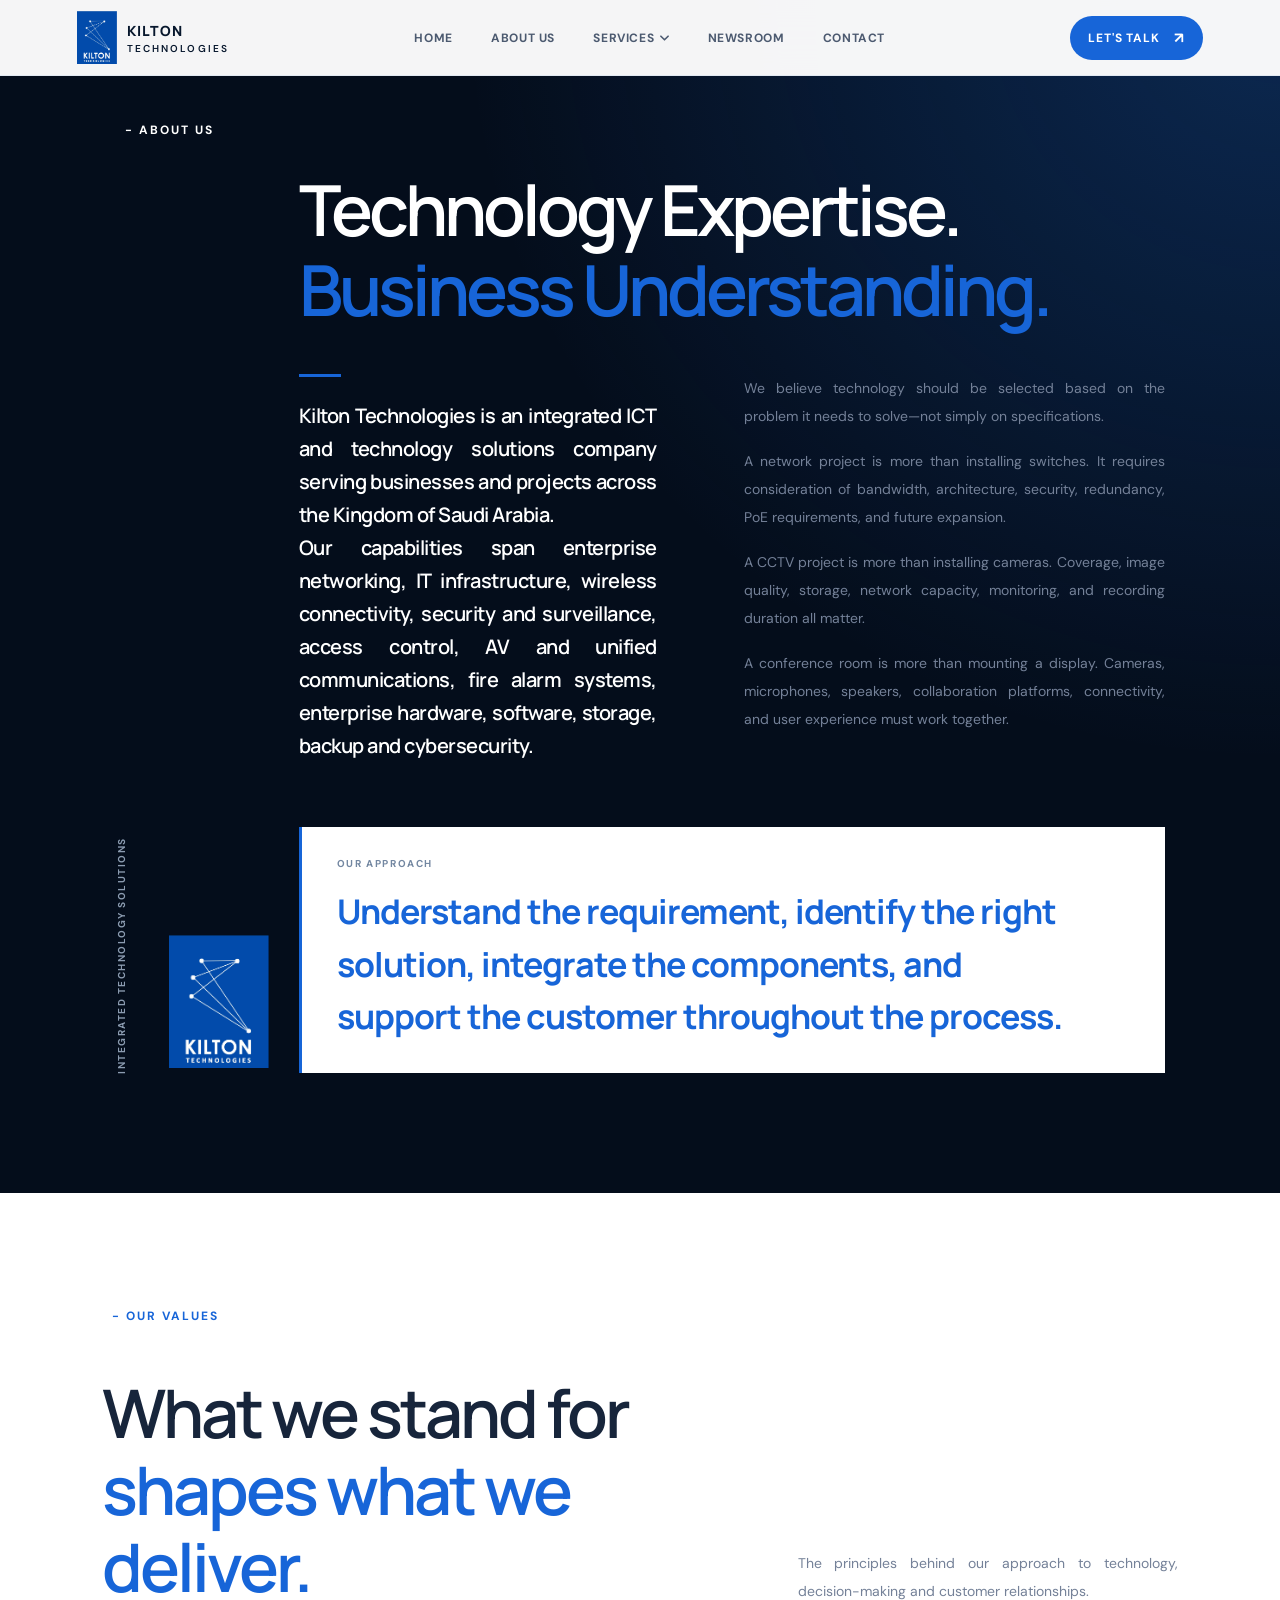
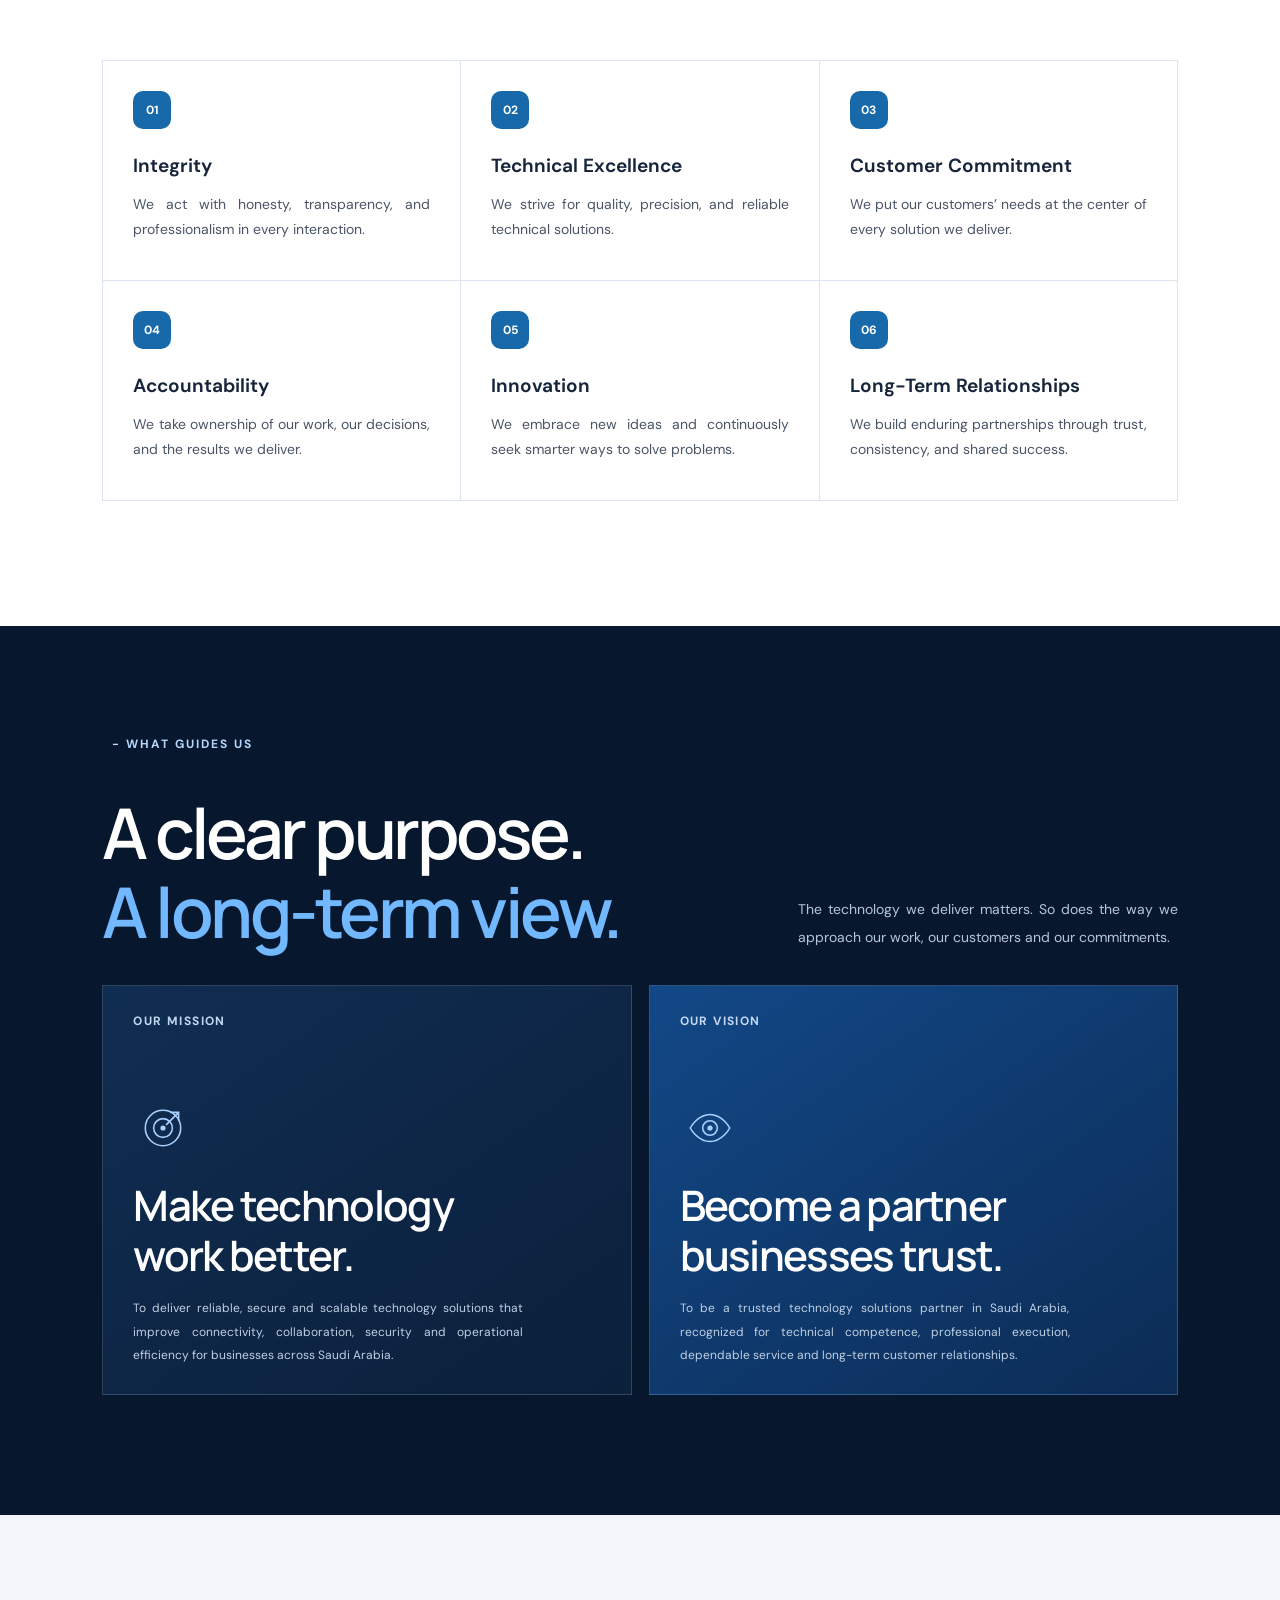
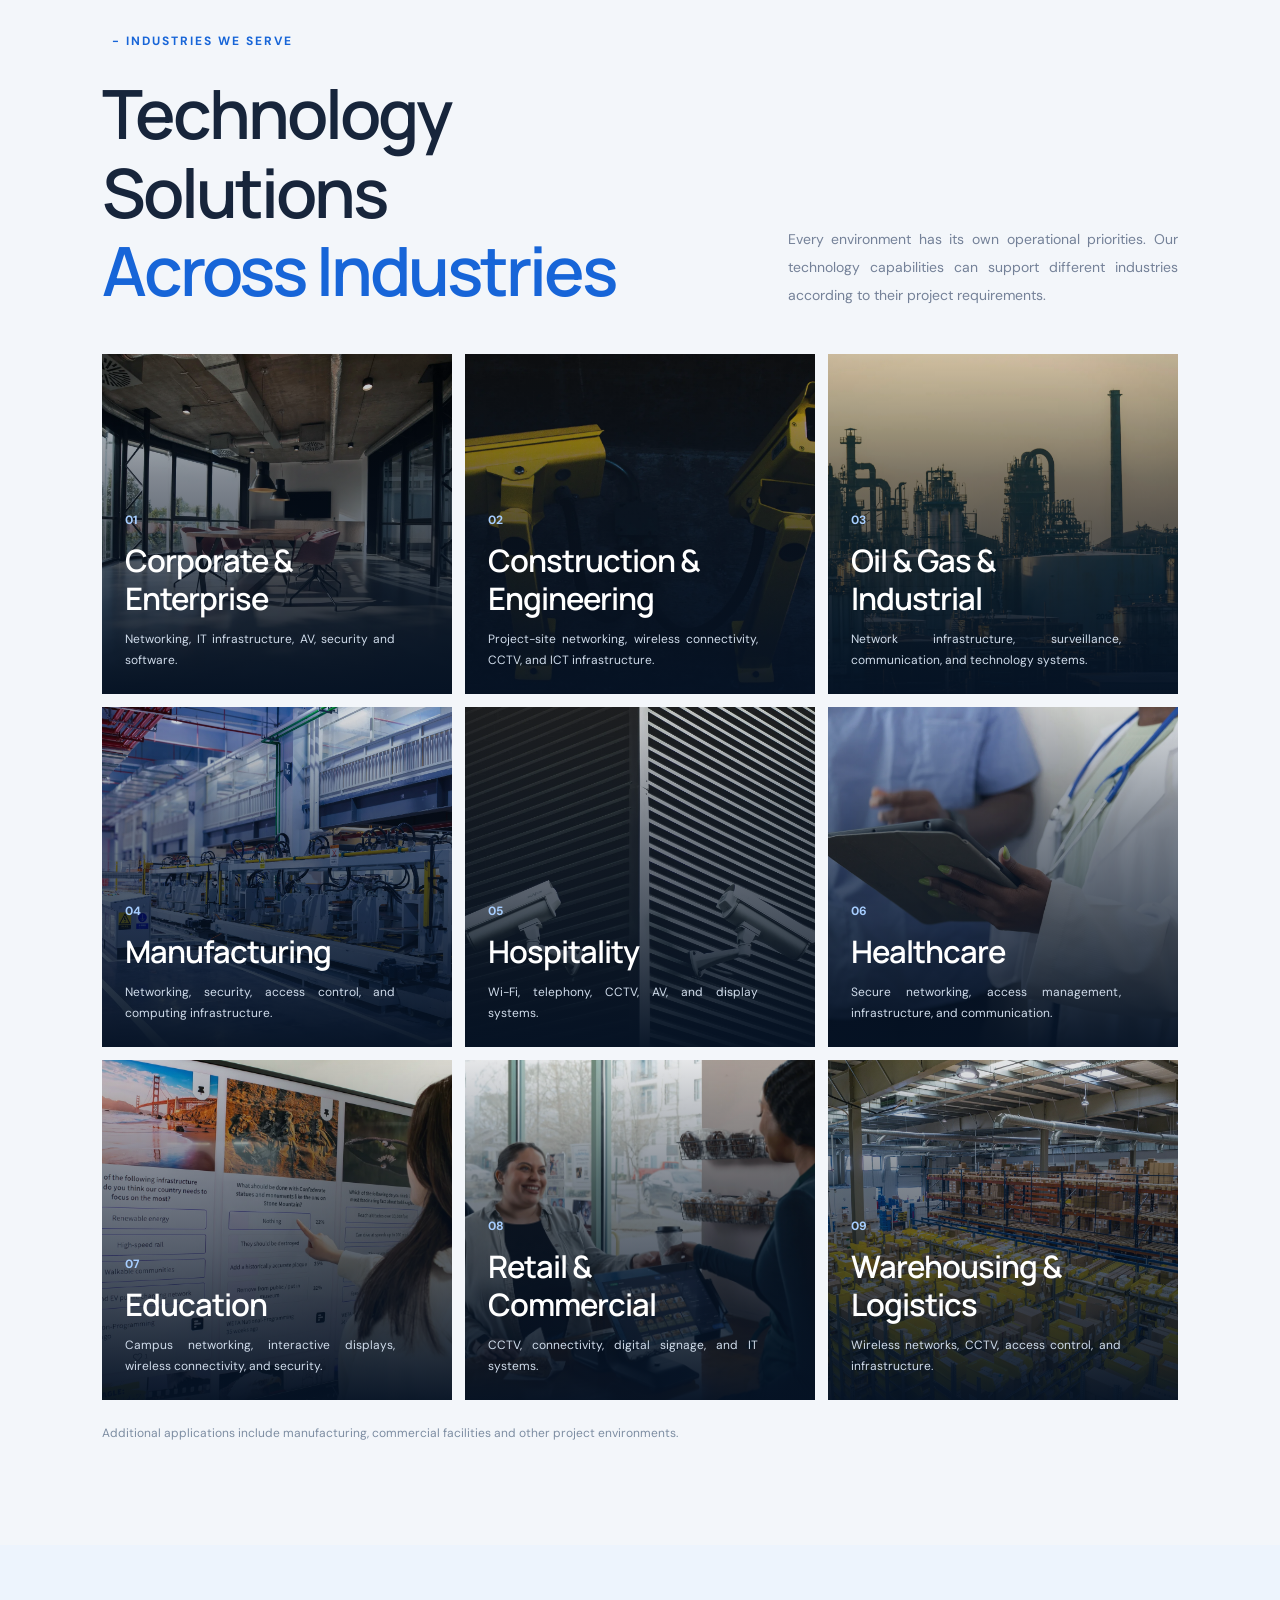
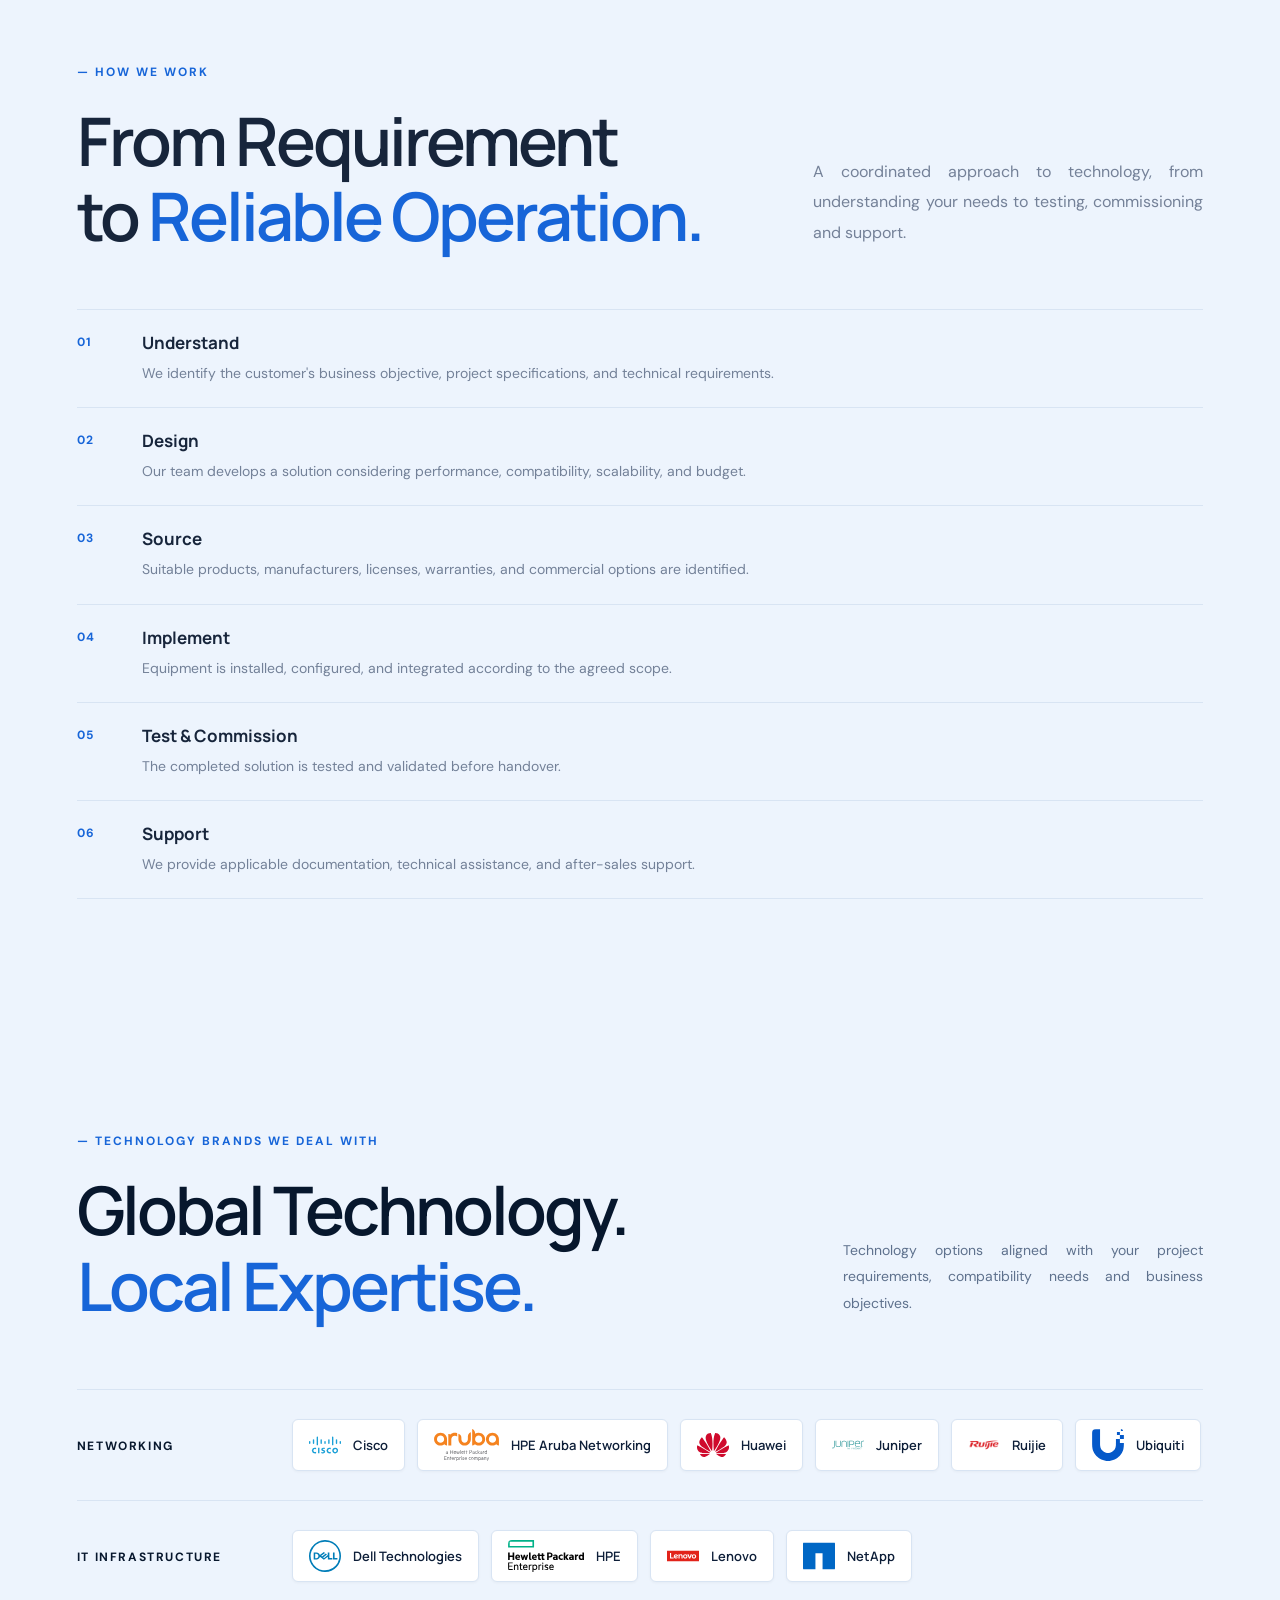
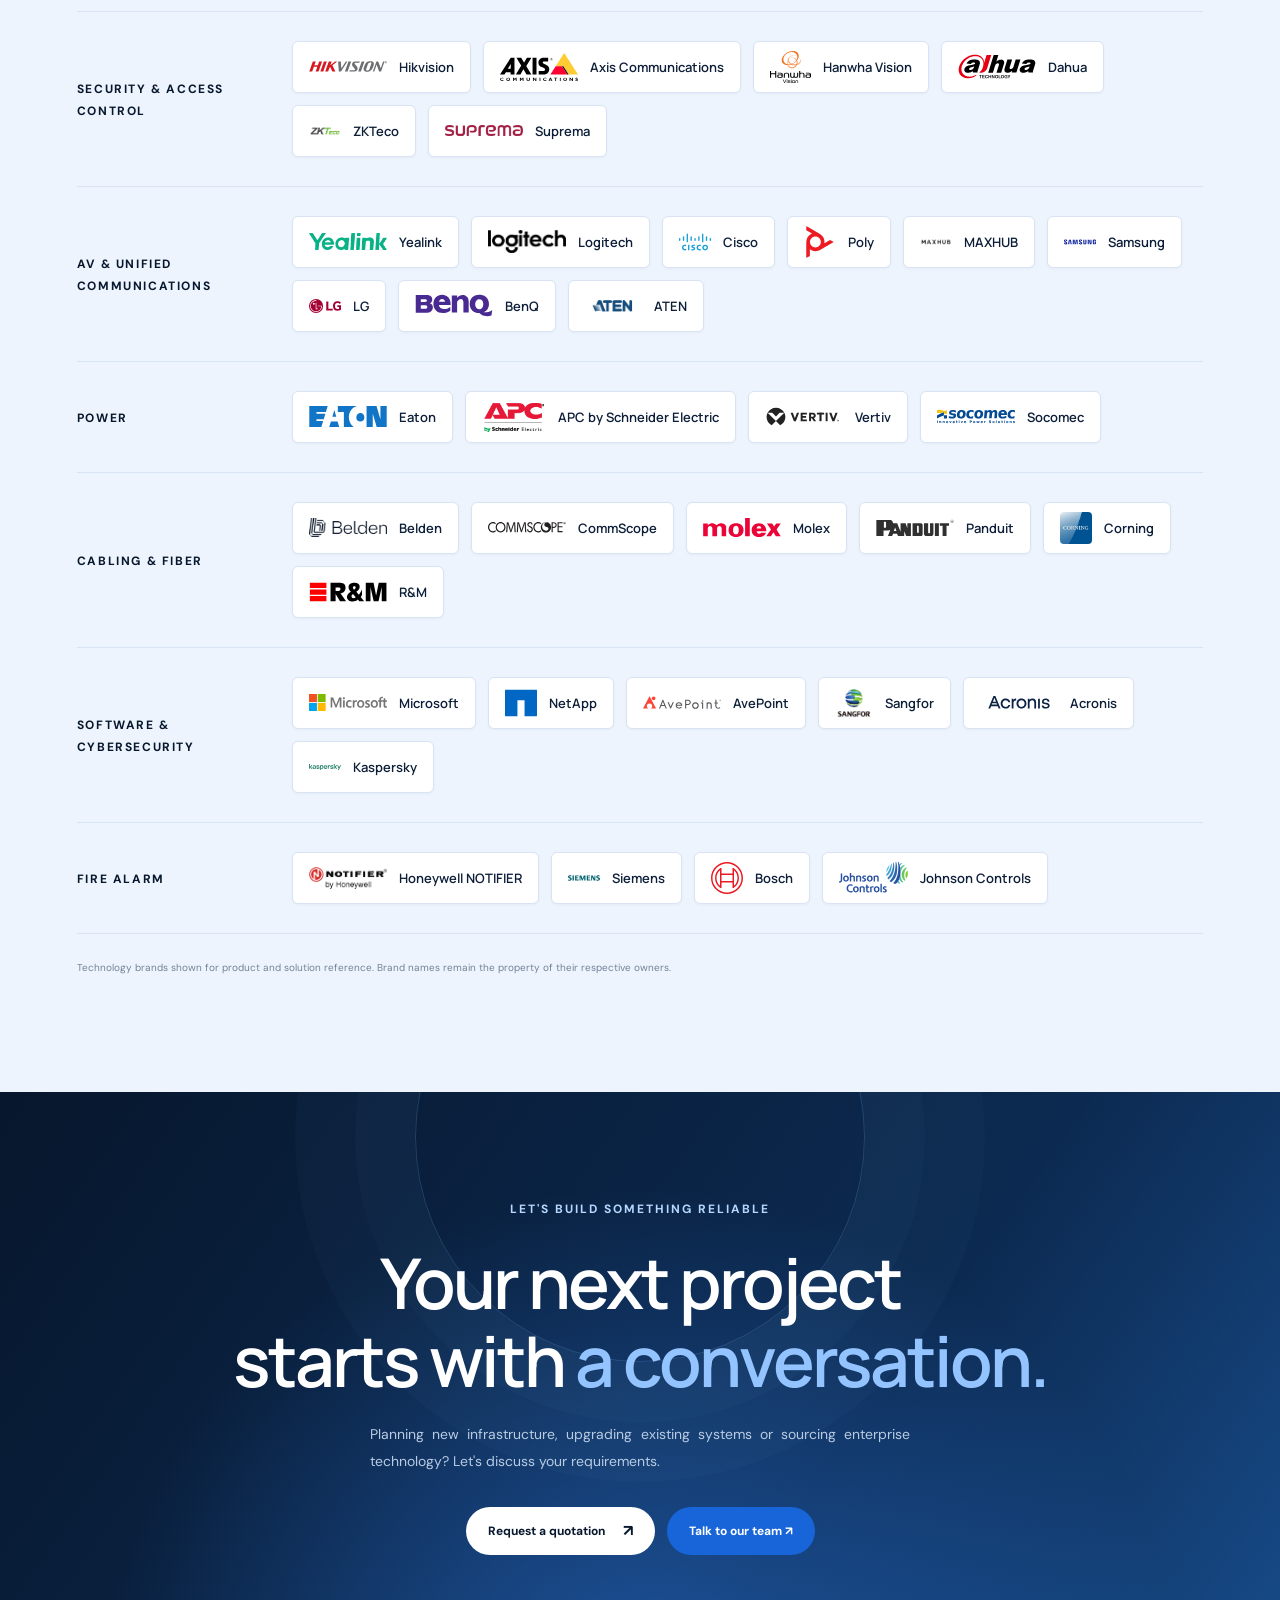
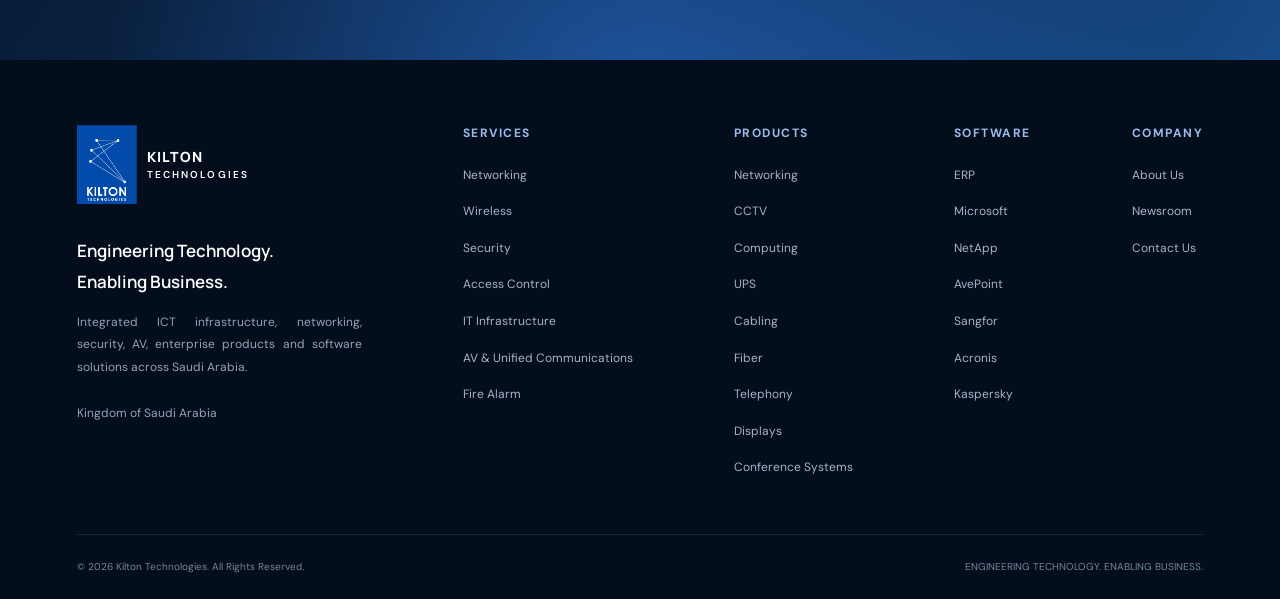
==== about.html @ 7e4f3f37 "Add responsive Services dropdown menu across all pages" ====
<!doctype html>
<html lang="en">
	<head>
		<meta charset="UTF-8" />
		<meta name="viewport" content="width=device-width, initial-scale=1.0" />
		<meta
			name="description"
			content="Learn about Kilton Technologies, our mission, vision, values and integrated technology approach across Saudi Arabia."
		/>
		<title>About Us | Kilton Technologies</title>

		<link rel="preconnect" href="https://fonts.googleapis.com" />
		<link rel="preconnect" href="https://fonts.gstatic.com" crossorigin />
		<link
			href="https://fonts.googleapis.com/css2?family=DM+Sans:wght@400;500;600;700&family=Manrope:wght@400;500;600;700;800&display=swap"
			rel="stylesheet"
		/>

		<link rel="stylesheet" href="style.css" />
	</head>
	<body>
		<header class="header">
			<a href="/" class="brand" aria-label="Kilton Technologies home">
				<img
					src="/assets/logo.webp"
					width="40"
					alt="Kilton Technologies"
				/>
				<span class="brand-name">KILTON<span> TECHNOLOGIES</span></span>
			</a>

			<button
				class="menu-toggle"
				aria-label="Open navigation"
				aria-expanded="false"
				aria-controls="navigation"
			>
				<span></span><span></span>
			</button>

			<nav class="nav" id="navigation">
				<a href="/">Home</a>
				<a href="about.html">About Us</a>
				<div class="nav-item has-dropdown">
					<a href="services.html" class="nav-link dropdown-trigger" aria-haspopup="true" aria-expanded="false">
						Services
						<svg class="dropdown-icon" width="9" height="6" viewBox="0 0 10 6" fill="none" xmlns="http://www.w3.org/2000/svg">
							<path d="M1 1L5 5L9 1" stroke="currentColor" stroke-width="1.8" stroke-linecap="round" stroke-linejoin="round"/>
						</svg>
					</a>
					<div class="nav-dropdown">
						<a href="services.html" class="dropdown-item dropdown-overview">
							<span>All Services Overview</span>
							<span class="dropdown-arrow">↗</span>
						</a>
						<div class="dropdown-divider"></div>
						<a href="services.html#networking" class="dropdown-item">Networking Solutions</a>
						<a href="services.html#wireless" class="dropdown-item">Wireless Solutions</a>
						<a href="services.html#security" class="dropdown-item">Security & Surveillance</a>
						<a href="services.html#access-control" class="dropdown-item">Access Control</a>
						<a href="services.html#infrastructure" class="dropdown-item">IT Infrastructure</a>
						<a href="services.html#av-unified" class="dropdown-item">AV & Unified Communications</a>
						<a href="services.html#fire-systems" class="dropdown-item">Fire Alarm Systems</a>
						<a href="services.html#products" class="dropdown-item">Enterprise Products</a>
						<a href="services.html#software" class="dropdown-item">Software Solutions</a>
					</div>
				</div>
				<a href="newsroom.html">Newsroom</a>
				<a href="contact.html">Contact</a>
			</nav>

			<a href="contact.html" class="header-cta"
				>LET'S TALK <span>↗</span></a
			>
		</header>

		<main>
			<section class="about-story" id="our-story">
				<div class="story-side">
					<span class="eyebrow"><span></span>- ABOUT US</span>
					<div class="story-side-bottom">
						<span class="story-vertical"
							>INTEGRATED TECHNOLOGY SOLUTIONS</span
						>
						<span class="story-side-k"
							><img
								src="/assets/logo.webp"
								alt="Kilton Technologies"
						/></span>
					</div>
				</div>

				<div class="story-main">
					<h2>
						Technology Expertise.
						<span>Business Understanding.</span>
					</h2>

					<div class="story-body">
						<div class="story-lead">
							<span class="story-lead-line"></span>
							<p>
								Kilton Technologies is an integrated ICT and
								technology solutions company serving businesses
								and projects across the Kingdom of Saudi Arabia.
							</p>
							<p>
								Our capabilities span enterprise networking, IT
								infrastructure, wireless connectivity, security
								and surveillance, access control, AV and unified
								communications, fire alarm systems, enterprise
								hardware, software, storage, backup and
								cybersecurity.
							</p>
						</div>

						<div class="story-description">
							<p>
								We believe technology should be selected based
								on the problem it needs to solve—not simply on
								specifications.
							</p>

							<p>
								A network project is more than installing
								switches. It requires consideration of
								bandwidth, architecture, security, redundancy,
								PoE requirements, and future expansion.
							</p>
							<p>
								A CCTV project is more than installing cameras.
								Coverage, image quality, storage, network
								capacity, monitoring, and recording duration all
								matter.
							</p>
							<p>
								A conference room is more than mounting a
								display. Cameras, microphones, speakers,
								collaboration platforms, connectivity, and user
								experience must work together.
							</p>
						</div>
					</div>

					<div class="story-statement">
						<span>OUR APPROACH</span>
							<strong
								>Understand the requirement, identify the right
								solution, integrate the components, and support
								the customer throughout the process.</strong
							>
					</div>
				</div>
			</section>

			<section class="values-section">
				<div class="values-heading">
					<span class="eyebrow"><span></span>- OUR VALUES</span>
					<h2>
						What we stand for<br />
						<span>shapes what we deliver.</span>
					</h2>
					<p>
						The principles behind our approach to technology,
						decision-making and customer relationships.
					</p>
				</div>

				<div class="values-grid">
					<article class="value-card">
						<span class="value-number">01</span>
						<h3>Integrity</h3>
						<p>
							We act with honesty, transparency, and
							professionalism in every interaction.
						</p>
					</article>

					<article class="value-card">
						<span class="value-number">02</span>
						<h3>Technical Excellence</h3>
						<p>
							We strive for quality, precision, and reliable
							technical solutions.
						</p>
					</article>

					<article class="value-card">
						<span class="value-number">03</span>
						<h3>Customer Commitment</h3>
						<p>
							We put our customers’ needs at the center of every
							solution we deliver.
						</p>
					</article>

					<article class="value-card">
						<span class="value-number">04</span>
						<h3>Accountability</h3>
						<p>
							We take ownership of our work, our decisions, and
							the results we deliver.
						</p>
					</article>

					<article class="value-card">
						<span class="value-number">05</span>
						<h3>Innovation</h3>
						<p>
							We embrace new ideas and continuously seek smarter
							ways to solve problems.
						</p>
					</article>

					<article class="value-card">
						<span class="value-number">06</span>
						<h3>Long-Term Relationships</h3>
						<p>
							We build enduring partnerships through trust,
							consistency, and shared success.
						</p>
					</article>
				</div>
			</section>

			<section class="purpose-section">
				<div class="purpose-intro">
					<span class="eyebrow light-eyebrow">
						<span></span>- WHAT GUIDES US
					</span>
					<h2>
						A clear purpose.<br />
						<span>A long-term view.</span>
					</h2>
					<p>
						The technology we deliver matters. So does the way we
						approach our work, our customers and our commitments.
					</p>
				</div>

				<div class="purpose-grid">
					<article class="purpose-card purpose-mission">
						<div class="purpose-card-top">
							<span>OUR MISSION</span>
						</div>

						<div class="purpose-card-content">
							<div class="purpose-icon">
								<svg
									viewBox="0 0 48 48"
									fill="none"
									aria-hidden="true"
								>
									<circle
										cx="24"
										cy="24"
										r="17"
										stroke="currentColor"
										stroke-width="1.5"
									/>
									<circle
										cx="24"
										cy="24"
										r="9"
										stroke="currentColor"
										stroke-width="1.5"
									/>
									<circle
										cx="24"
										cy="24"
										r="2.5"
										fill="currentColor"
									/>
									<path
										d="M27 21L39 9M31 9H39V17"
										stroke="currentColor"
										stroke-width="1.5"
									/>
								</svg>
							</div>
							<h3>Make technology<br />work better.</h3>
							<p>
								To deliver reliable, secure and scalable
								technology solutions that improve connectivity,
								collaboration, security and operational
								efficiency for businesses across Saudi Arabia.
							</p>
						</div>
					</article>

					<article class="purpose-card purpose-vision">
						<div class="purpose-card-top">
							<span>OUR VISION</span>
						</div>

						<div class="purpose-card-content">
							<div class="purpose-icon">
								<svg
									viewBox="0 0 48 48"
									fill="none"
									aria-hidden="true"
								>
									<path
										d="M5 24S12 11 24 11s19 13 19 13-7 13-19 13S5 24 5 24Z"
										stroke="currentColor"
										stroke-width="1.5"
									/>
									<circle
										cx="24"
										cy="24"
										r="7"
										stroke="currentColor"
										stroke-width="1.5"
									/>
									<circle
										cx="24"
										cy="24"
										r="2.5"
										fill="currentColor"
									/>
								</svg>
							</div>
							<h3>Become a partner<br />businesses trust.</h3>
							<p>
								To be a trusted technology solutions partner in
								Saudi Arabia, recognized for technical
								competence, professional execution, dependable
								service and long-term customer relationships.
							</p>
						</div>
					</article>
				</div>
			</section>

			<section class="industries-section" id="industries">
				<div class="industries-heading">
					<div>
						<span class="eyebrow"
							><span></span>- INDUSTRIES WE SERVE</span
						>
						<h2>
							Technology Solutions<br />
							<span>Across Industries</span>
						</h2>
					</div>
					<p>
						Every environment has its own operational priorities.
						Our technology capabilities can support different
						industries according to their project requirements.
					</p>
				</div>

				<div class="industries-grid">
					<div class="industry-card corporate">
						<div class="industry-content">
							<span>01</span>
							<h3>Corporate &<br />Enterprise</h3>
							<p>
								Networking, IT infrastructure, AV, security and
								software.
							</p>
						</div>
					</div>

					<div class="industry-card construction">
						<div class="industry-content">
							<span>02</span>
							<h3>Construction & <br />Engineering</h3>
							<p>
								Project-site networking, wireless connectivity,
								CCTV, and ICT infrastructure.
							</p>
						</div>
					</div>

					<div class="industry-card oil-gas">
						<div class="industry-content">
							<span>03</span>
							<h3>Oil & Gas &<br />Industrial</h3>
							<p>
								Network infrastructure, surveillance,
								communication, and technology systems.
							</p>
						</div>
					</div>

					<div class="industry-card manufacturing">
						<div class="industry-content">
							<span>04</span>
							<h3>Manufacturing<br /></h3>
							<p>
								Networking, security, access control, and
								computing infrastructure.
							</p>
						</div>
					</div>

					<div class="industry-card hospitality">
						<div class="industry-content">
							<span>05</span>
							<h3>Hospitality<br /></h3>
							<p>
								Wi-Fi, telephony, CCTV, AV, and display systems.
							</p>
						</div>
					</div>

					<div class="industry-card healthcare">
						<div class="industry-content">
							<span>06</span>
							<h3>Healthcare<br /></h3>
							<p>
								Secure networking, access management,
								infrastructure, and communication.
							</p>
						</div>
					</div>

					<div class="industry-card education">
						<div class="industry-content">
							<span>07</span>
							<h3>Education<br /></h3>
							<p>
								Campus networking, interactive displays,
								wireless connectivity, and security.
							</p>
						</div>
					</div>

					<div class="industry-card retail">
						<div class="industry-content">
							<span>08</span>
							<h3>Retail &<br />Commercial</h3>
							<p>
								CCTV, connectivity, digital signage, and IT
								systems.
							</p>
						</div>
					</div>

					<div class="industry-card warehousing">
						<div class="industry-content">
							<span>09</span>
							<h3>Warehousing &<br />Logistics</h3>
							<p>
								Wireless networks, CCTV, access control, and
								infrastructure.
							</p>
						</div>
					</div>
				</div>

				<p class="industry-note">
					Additional applications include manufacturing, commercial
					facilities and other project environments.
				</p>
			</section>

			<section class="process section-pad" id="process">
				<div class="section-heading">
					<div>
						<span class="eyebrow">— HOW WE WORK</span>
						<h2>
							From Requirement<br />to
							<span>Reliable Operation.</span>
						</h2>
					</div>
					<p class="section-intro">
						A coordinated approach to technology, from understanding
						your needs to testing, commissioning and support.
					</p>
				</div>

				<div class="process-layout">
					<div class="process-list">
						<article class="process-step">
							<span class="step-number">01</span>
							<div>
								<h3>Understand</h3>
								<p>
									We identify the customer's business
									objective, project specifications, and
									technical requirements.
								</p>
							</div>
						</article>
						<article class="process-step">
							<span class="step-number">02</span>
							<div>
								<h3>Design</h3>
								<p>
									Our team develops a solution considering
									performance, compatibility, scalability, and
									budget.
								</p>
							</div>
						</article>
						<article class="process-step">
							<span class="step-number">03</span>
							<div>
								<h3>Source</h3>
								<p>
									Suitable products, manufacturers, licenses,
									warranties, and commercial options are
									identified.
								</p>
							</div>
						</article>
						<article class="process-step">
							<span class="step-number">04</span>
							<div>
								<h3>Implement</h3>
								<p>
									Equipment is installed, configured, and
									integrated according to the agreed scope.
								</p>
							</div>
						</article>
						<article class="process-step">
							<span class="step-number">05</span>
							<div>
								<h3>Test & Commission</h3>
								<p>
									The completed solution is tested and
									validated before handover.
								</p>
							</div>
						</article>
						<article class="process-step">
							<span class="step-number">06</span>
							<div>
								<h3>Support</h3>
								<p>
									We provide applicable documentation,
									technical assistance, and after-sales
									support.
								</p>
							</div>
						</article>
					</div>
				</div>
			</section>

			<section class="brands brands-light section-pad" id="brands">
				<div class="brands-heading">
					<div>
						<span class="eyebrow"
							>— TECHNOLOGY BRANDS WE DEAL WITH</span
						>
						<h2>
							Global Technology.<br /><span
								>Local Expertise.</span
							>
						</h2>
					</div>
					<p>
						Technology options aligned with your project
						requirements, compatibility needs and business
						objectives.
					</p>
				</div>

				<div class="brand-categories">
					<div class="brand-row">
						<span class="brand-category">NETWORKING</span>
						<div class="brand-names">
							<span class="brand-item"><img src="./assets/brands/cisco.svg" alt="Cisco" loading="lazy" /> Cisco</span>
							<span class="brand-item"><img src="./assets/brands/aruba.svg" alt="HPE Aruba" loading="lazy" /> HPE Aruba Networking</span>
							<span class="brand-item"><img src="./assets/brands/huawei.svg" alt="Huawei" loading="lazy" /> Huawei</span>
							<span class="brand-item"><img src="./assets/brands/juniper.svg" alt="Juniper" loading="lazy" /> Juniper</span>
							<span class="brand-item"><img src="./assets/brands/ruijie.png" alt="Ruijie" loading="lazy" /> Ruijie</span>
							<span class="brand-item"><img src="./assets/brands/ubiquiti.svg" alt="Ubiquiti" loading="lazy" /> Ubiquiti</span>
						</div>
					</div>
					<div class="brand-row">
						<span class="brand-category">IT INFRASTRUCTURE</span>
						<div class="brand-names">
							<span class="brand-item"><img src="./assets/brands/dell.svg" alt="Dell Technologies" loading="lazy" /> Dell Technologies</span>
							<span class="brand-item"><img src="./assets/brands/hpe.svg" alt="HPE" loading="lazy" /> HPE</span>
							<span class="brand-item"><img src="./assets/brands/lenovo.svg" alt="Lenovo" loading="lazy" /> Lenovo</span>
							<span class="brand-item"><img src="./assets/brands/netapp.svg" alt="NetApp" loading="lazy" /> NetApp</span>
						</div>
					</div>
					<div class="brand-row">
						<span class="brand-category"
							>SECURITY & ACCESS CONTROL</span
						>
						<div class="brand-names">
							<span class="brand-item"><img src="./assets/brands/hikvision.svg" alt="Hikvision" loading="lazy" /> Hikvision</span>
							<span class="brand-item"><img src="./assets/brands/axis.svg" alt="Axis Communications" loading="lazy" /> Axis Communications</span>
							<span class="brand-item"><img src="./assets/brands/hanwha.svg" alt="Hanwha Vision" loading="lazy" /> Hanwha Vision</span>
							<span class="brand-item"><img src="./assets/brands/dahua.svg" alt="Dahua" loading="lazy" /> Dahua</span>
							<span class="brand-item"><img src="./assets/brands/zkteco.png" alt="ZKTeco" loading="lazy" /> ZKTeco</span>
							<span class="brand-item"><img src="./assets/brands/suprema.png" alt="Suprema" loading="lazy" /> Suprema</span>
						</div>
					</div>
					<div class="brand-row">
						<span class="brand-category"
							>AV & UNIFIED COMMUNICATIONS</span
						>
						<div class="brand-names">
							<span class="brand-item"><img src="./assets/brands/yealink.png" alt="Yealink" loading="lazy" /> Yealink</span>
							<span class="brand-item"><img src="./assets/brands/logitech.webp" alt="Logitech" loading="lazy" /> Logitech</span>
							<span class="brand-item"><img src="./assets/brands/cisco.svg" alt="Cisco" loading="lazy" /> Cisco</span>
							<span class="brand-item"><img src="./assets/brands/poly.svg" alt="Poly" loading="lazy" /> Poly</span>
							<span class="brand-item"><img src="./assets/brands/maxhub.png" alt="MAXHUB" loading="lazy" /> MAXHUB</span>
							<span class="brand-item"><img src="./assets/brands/samsung.svg" alt="Samsung" loading="lazy" /> Samsung</span>
							<span class="brand-item"><img src="./assets/brands/lg.svg" alt="LG" loading="lazy" /> LG</span>
							<span class="brand-item"><img src="./assets/brands/benq.svg" alt="BenQ" loading="lazy" /> BenQ</span>
							<span class="brand-item"><img src="./assets/brands/aten.png" alt="ATEN" loading="lazy" /> ATEN</span>
						</div>
					</div>
					<div class="brand-row">
						<span class="brand-category">POWER</span>
						<div class="brand-names">
							<span class="brand-item"><img src="./assets/brands/eaton.svg" alt="Eaton" loading="lazy" /> Eaton</span>
							<span class="brand-item"><img src="./assets/brands/apc.png" alt="APC by Schneider Electric" loading="lazy" /> APC by Schneider Electric</span>
							<span class="brand-item"><img src="./assets/brands/vertiv.svg" alt="Vertiv" loading="lazy" /> Vertiv</span>
							<span class="brand-item"><img src="./assets/brands/socomec.svg" alt="Socomec" loading="lazy" /> Socomec</span>
						</div>
					</div>
					<div class="brand-row">
						<span class="brand-category">CABLING & FIBER</span>
						<div class="brand-names">
							<span class="brand-item"><img src="./assets/brands/belden.webp" alt="Belden" loading="lazy" /> Belden</span>
							<span class="brand-item"><img src="./assets/brands/commscope.svg" alt="CommScope" loading="lazy" /> CommScope</span>
							<span class="brand-item"><img src="./assets/brands/molex.svg" alt="Molex" loading="lazy" /> Molex</span>
							<span class="brand-item"><img src="./assets/brands/panduit.svg" alt="Panduit" loading="lazy" /> Panduit</span>
							<span class="brand-item"><img src="./assets/brands/corning.webp" alt="Corning" loading="lazy" /> Corning</span>
							<span class="brand-item"><img src="./assets/brands/rm.svg" alt="R&M" loading="lazy" /> R&M</span>
						</div>
					</div>
					<div class="brand-row">
						<span class="brand-category"
							>SOFTWARE & CYBERSECURITY</span
						>
						<div class="brand-names">
							<span class="brand-item"><img src="./assets/brands/microsoft.svg" alt="Microsoft" loading="lazy" /> Microsoft</span>
							<span class="brand-item"><img src="./assets/brands/netapp.svg" alt="NetApp" loading="lazy" /> NetApp</span>
							<span class="brand-item"><img src="./assets/brands/avepoint.svg" alt="AvePoint" loading="lazy" /> AvePoint</span>
							<span class="brand-item"><img src="./assets/brands/sangfor.png" alt="Sangfor" loading="lazy" /> Sangfor</span>
							<span class="brand-item"><img src="./assets/brands/acronis.svg" alt="Acronis" loading="lazy" /> Acronis</span>
							<span class="brand-item"><img src="./assets/brands/kaspersky.svg" alt="Kaspersky" loading="lazy" /> Kaspersky</span>
						</div>
					</div>
					<div class="brand-row">
						<span class="brand-category">FIRE ALARM</span>
						<div class="brand-names">
							<span class="brand-item"><img src="./assets/brands/notifier.png" alt="Honeywell NOTIFIER" loading="lazy" /> Honeywell NOTIFIER</span>
							<span class="brand-item"><img src="./assets/brands/siemens.svg" alt="Siemens" loading="lazy" /> Siemens</span>
							<span class="brand-item"><img src="./assets/brands/bosch.svg" alt="Bosch" loading="lazy" /> Bosch</span>
							<span class="brand-item"><img src="./assets/brands/johnsoncontrols.svg" alt="Johnson Controls" loading="lazy" /> Johnson Controls</span>
						</div>
					</div>
				</div>

				<p class="brands-note">
					Technology brands shown for product and solution reference.
					Brand names remain the property of their respective owners.
				</p>
			</section>

			<section class="contact-cta" id="contact">
				<div class="cta-glow"></div>
				<span class="eyebrow light-eyebrow"
					>LET'S BUILD SOMETHING RELIABLE</span
				>
				<h2>
					Your next project<br />starts with
					<span>a conversation.</span>
				</h2>
				<p>
					Planning new infrastructure, upgrading existing systems or
					sourcing enterprise technology? Let's discuss your
					requirements.
				</p>
				<div class="hero-actions">
					<a
						href="mailto:sales@kiltontech.com"
						class="button button-light"
						>Request a quotation <span>↗</span></a
					>
					<a
						href="https://wa.me/966556581721"
						class="button button-blue"
						target="_blank"
						rel="noopener noreferrer"
						>Talk to our team ↗</a
					>
				</div>
			</section>
		</main>

		<footer class="footer">
			<div class="footer-main">
				<div class="footer-brand">
					<a href="/" class="brand footer-logo">
						<img src="/assets/logo.webp" width="60" />

						<span class="brand-name"
							>KILTON<span> TECHNOLOGIES</span></span
						>
					</a>
					<p class="footer-tagline">
						Engineering Technology.<br />Enabling Business.
					</p>
					<p class="footer-description">
						Integrated ICT infrastructure, networking, security, AV,
						enterprise products and software solutions across Saudi
						Arabia.
						<br /><br />
						Kingdom of Saudi Arabia
					</p>
				</div>

				<div class="footer-column">
					<h4>SERVICES</h4>
					<a href="services.html#networking">Networking</a>
					<a href="services.html#wireless">Wireless</a>
					<a href="services.html#security">Security</a>
					<a href="services.html#access-control">Access Control</a>
					<a href="services.html#infrastructure">IT Infrastructure</a>
					<a href="services.html#av-unified"
						>AV & Unified Communications</a
					>
					<a href="services.html#fire-systems">Fire Alarm</a>
				</div>

				<div class="footer-column">
					<h4>PRODUCTS</h4>
					<a href="services.html#products">Networking</a>
					<a href="services.html#products">CCTV</a>
					<a href="services.html#products">Computing</a>
					<a href="services.html#products">UPS</a>
					<a href="services.html#products">Cabling</a>
					<a href="services.html#products">Fiber</a>
					<a href="services.html#products">Telephony</a>
					<a href="services.html#products">Displays</a>
					<a href="services.html#products">Conference Systems</a>
				</div>

				<div class="footer-column">
					<h4>SOFTWARE</h4>
					<a href="services.html#software">ERP</a>
					<a href="services.html#software">Microsoft</a>
					<a href="services.html#software">NetApp</a>
					<a href="services.html#software">AvePoint</a>
					<a href="services.html#software">Sangfor</a>
					<a href="services.html#software">Acronis</a>
					<a href="services.html#software">Kaspersky</a>
				</div>

				<div class="footer-column">
					<h4>COMPANY</h4>
					<a href="about.html">About Us</a>
					<a href="newsroom.html">Newsroom</a>
					<a href="contact.html">Contact Us</a>
				</div>
			</div>

			<div class="footer-bottom">
				<span>© 2026 Kilton Technologies. All Rights Reserved.</span>
				<span>ENGINEERING TECHNOLOGY. ENABLING BUSINESS.</span>
			</div>
		</footer>

		<script>
			const menuToggle = document.querySelector(".menu-toggle");
			const navigation = document.querySelector(".nav");
			const dropdownTrigger = document.querySelector(".dropdown-trigger");
			const hasDropdown = document.querySelector(".has-dropdown");

			menuToggle.addEventListener("click", () => {
				const isOpen =
					menuToggle.getAttribute("aria-expanded") === "true";
				menuToggle.setAttribute("aria-expanded", String(!isOpen));
				navigation.classList.toggle("nav-open", !isOpen);
			});

			if (dropdownTrigger && hasDropdown) {
				dropdownTrigger.addEventListener("click", (e) => {
					if (window.innerWidth <= 700) {
						e.preventDefault();
						const isOpen = hasDropdown.classList.toggle("dropdown-open");
						dropdownTrigger.setAttribute("aria-expanded", String(isOpen));
					}
				});
			}

			navigation.querySelectorAll("a").forEach((link) => {
				link.addEventListener("click", () => {
					if (link.classList.contains("dropdown-trigger") && window.innerWidth <= 700) {
						return;
					}
					navigation.classList.remove("nav-open");
					menuToggle.setAttribute("aria-expanded", "false");
					if (hasDropdown) {
						hasDropdown.classList.remove("dropdown-open");
					}
				});
			});
		</script>
	</body>
</html>
---- style.css ----
:root {
	--navy: #07172d;
	--navy-deep: #040d1b;
	--navy-soft: #0d2544;
	--blue: #1765d8;
	--blue-light: #72b8ff;
	--blue-pale: #eaf3ff;
	--white: #ffffff;
	--off-white: #f5f8fc;
	--text: #17253b;
	--muted: #748198;
	--border: #e2e9f2;
	--line: #e1e7ef;
	--font: "DM Sans", sans-serif;
	--heading: "Manrope", sans-serif;
}

* {
	box-sizing: border-box;
	margin: 0;
	padding: 0;
}

html {
	scroll-behavior: smooth;
	scroll-padding-top: 85px;
}

body {
	font-family: var(--font);
	color: var(--text);
	background: var(--off-white);
	overflow-x: hidden;
	-webkit-font-smoothing: antialiased;
}

p {
	text-align: justify;
}

a {
	color: inherit;
	text-decoration: none;
}

button,
a {
	-webkit-tap-highlight-color: transparent;
}

button {
	font: inherit;
}

::selection {
	background: #1765d8;
	color: white;
}

.section-pad {
	padding: 115px max(6%, calc((100% - 1320px) / 2));
}

.eyebrow {
	display: inline-flex;
	align-items: center;
	gap: 10px;
	font-size: 12px;
	font-weight: 700;
	letter-spacing: 2px;
	color: var(--blue);
}

.blue-dot,
.status-dot,
.security-dot {
	width: 7px;
	height: 7px;
	border-radius: 50%;
	background: var(--blue);
	flex-shrink: 0;
}

.light-eyebrow {
	color: #b6d7ff;
}

.light-eyebrow .status-dot {
	background: white;
}

.section-heading {
	display: flex;
	align-items: flex-end;
	justify-content: space-between;
	gap: 50px;
	margin-bottom: 55px;
}

.section-heading h2,
.brands-heading h2 {
	margin-top: 22px;
	font-family: var(--heading);
	font-size: clamp(38px, 5.3vw, 67px);
	line-height: 1.13;
	font-weight: 600;
	letter-spacing: -3px;
}

.section-heading h2 > span {
	color: var(--blue);
}

.section-intro {
	max-width: 390px;
	color: var(--muted);
	font-size: 16px;
	line-height: 1.9;
	padding-bottom: 6px;
}

.header {
	width: 100%;
	height: 76px;
	padding: 0 6%;
	display: flex;
	align-items: center;
	justify-content: space-between;
	gap: 25px;
	background: rgba(255, 255, 255, 0.96);
	border-bottom: 1px solid var(--border);
	position: fixed;
	top: 0;
	z-index: 100;
	backdrop-filter: blur(18px);
}

.brand {
	display: inline-flex;
	align-items: center;
	gap: 10px;
	flex-shrink: 0;
}

.brand-mark {
	width: 35px;
	height: 35px;
	display: grid;
	place-items: center;
	border: 1.5px solid var(--blue);
	border-radius: 11px 5px 11px 5px;
	color: var(--blue);
	font-family: var(--heading);
	font-size: 23px;
	font-weight: 800;
	transform: rotate(-5deg);
}

.brand-name {
	display: flex;
	flex-direction: column;
	gap: 2px;
	font-family: var(--heading);
	font-size: 14px;
	font-weight: 800;
	letter-spacing: 1.1px;
	color: var(--navy);
}

.brand-name > span {
	font-family: var(--font);
	font-size: 10px;
	font-weight: 600;
	letter-spacing: 2.1px;
}

.nav {
	display: flex;
	align-items: center;
	gap: clamp(18px, 3vw, 40px);
}

.nav a {
	color: #4c5a70;
	font-size: 12px;
	font-weight: 700;
	text-transform: uppercase;
	letter-spacing: 0.6px;
	transition: color 0.2s;
}

.nav a:hover {
	color: var(--blue);
}

.has-dropdown {
	position: relative;
	display: inline-flex;
	align-items: center;
}

.dropdown-trigger {
	display: inline-flex;
	align-items: center;
	gap: 6px;
	cursor: pointer;
}

.dropdown-icon {
	width: 9px;
	height: 6px;
	transition: transform 0.22s ease;
	flex-shrink: 0;
}

.has-dropdown::after {
	content: "";
	position: absolute;
	top: 100%;
	left: -15px;
	right: -15px;
	height: 16px;
}

.has-dropdown:hover .dropdown-icon,
.has-dropdown:focus-within .dropdown-icon {
	transform: rotate(180deg);
}

.has-dropdown:hover .dropdown-trigger,
.has-dropdown:focus-within .dropdown-trigger {
	color: var(--blue);
}

.nav-dropdown {
	position: absolute;
	top: calc(100% + 10px);
	left: 50%;
	transform: translateX(-50%) translateY(8px);
	min-width: 275px;
	background: #ffffff;
	border-radius: 12px;
	padding: 8px;
	border: 1px solid #e1e9f4;
	box-shadow: 0 16px 38px rgba(7, 23, 45, 0.12), 0 3px 8px rgba(7, 23, 45, 0.04);
	opacity: 0;
	visibility: hidden;
	pointer-events: none;
	transition: opacity 0.2s cubic-bezier(0.16, 1, 0.3, 1),
	            transform 0.2s cubic-bezier(0.16, 1, 0.3, 1),
	            visibility 0.2s;
	z-index: 250;
	display: flex;
	flex-direction: column;
	gap: 2px;
}

.has-dropdown:hover .nav-dropdown,
.has-dropdown:focus-within .nav-dropdown {
	opacity: 1;
	visibility: visible;
	transform: translateX(-50%) translateY(0);
	pointer-events: auto;
}

.dropdown-item {
	display: flex !important;
	align-items: center;
	justify-content: space-between;
	padding: 9px 13px !important;
	border-radius: 7px;
	font-family: var(--font);
	font-size: 13px !important;
	font-weight: 600 !important;
	text-transform: none !important;
	letter-spacing: normal !important;
	color: #1e2e45 !important;
	text-decoration: none;
	border-bottom: none !important;
	transition: background 0.15s ease, color 0.15s ease, padding-left 0.15s ease !important;
}

.dropdown-item:hover {
	background: #f0f6ff !important;
	color: var(--blue) !important;
	padding-left: 17px !important;
}

.dropdown-overview {
	background: #f4f8fe;
	color: var(--blue) !important;
	font-weight: 700 !important;
	font-size: 12px !important;
	text-transform: uppercase !important;
	letter-spacing: 0.5px !important;
	margin-bottom: 3px;
}

.dropdown-overview:hover {
	background: var(--blue) !important;
	color: #ffffff !important;
	padding-left: 13px !important;
}

.dropdown-overview .dropdown-arrow {
	font-size: 13px;
	transition: transform 0.15s ease;
}

.dropdown-overview:hover .dropdown-arrow {
	transform: translate(2px, -2px);
}

.dropdown-divider {
	height: 1px;
	background: #edf2f8;
	margin: 3px 6px 5px;
}

.header-cta {
	display: flex;
	align-items: center;
	gap: 15px;
	padding: 12px 18px;
	border-radius: 30px;
	background: var(--blue);
	color: white;
	font-size: 12px;
	font-weight: 700;
	letter-spacing: 0.8px;
	transition:
		background 0.25s,
		transform 0.25s;
}

.header-cta:hover {
	background: var(--navy);
}

.header-cta span {
	font-size: 15px;
}

.menu-toggle {
	display: none;
	width: 42px;
	height: 42px;
	border: 1px solid var(--border);
	background: white;
	border-radius: 50%;
	align-items: center;
	justify-content: center;
	flex-direction: column;
	gap: 5px;
	cursor: pointer;
}

.menu-toggle span {
	width: 17px;
	height: 1.5px;
	background: var(--navy);
}

.hero {
	position: relative;
	isolation: isolate;
	min-height: 100vh;
	padding: 100px 7% 0;
	display: flex;
	flex-direction: column;
	justify-content: center;
	color: white;
	overflow: hidden;
	background: var(--navy);
}
.hero-image,
.hero-shade {
	position: absolute;
	inset: 0;
}

.hero-image {
	background-image: url("./assets/hero-image.webp");
	background-size: cover;
	background-position: center 48%;
	transform: scale(1.02);
	animation: hero-image-in 1.1s ease-out both;
}

.hero-shade {
	background:
		linear-gradient(
			90deg,
			rgba(4, 14, 30, 0.97) 0%,
			rgba(5, 22, 44, 0.9) 34%,
			rgba(5, 22, 44, 0.52) 67%,
			rgba(4, 17, 34, 0.3) 100%
		),
		linear-gradient(0deg, rgba(4, 14, 30, 0.68), transparent 50%);
}

.hero::before {
	content: "";
	position: absolute;
	inset: 0;
	z-index: -1;
	background: linear-gradient(
		90deg,
		rgba(5, 22, 45, 0.97) 0%,
		rgba(5, 22, 45, 0.85) 40%,
		rgba(5, 22, 45, 0.12) 100%
	);
}

.hero-glow {
	position: absolute;
	width: 450px;
	height: 450px;
	top: 30px;
	right: 6%;
	border-radius: 50%;
	background: rgba(255, 255, 255, 0.15);
	filter: blur(65px);
	pointer-events: none;
}

.hero-content {
	padding-bottom: 100px;
	position: relative;
	z-index: 2;
}

.hero-eyebrow {
	color: #c3dcff;
	margin-bottom: 30px;
}

.hero-eyebrow .status-dot {
	background: #8ac4ff;
	box-shadow: 0 0 15px #8ac4ff;
}

.hero h1 {
	font-family: var(--heading);
	font-size: 92px;
	line-height: 1.02;
	letter-spacing: -5px;
	font-weight: 600;
}

.hero h1 span {
	color: #a7ceff;
}

.hero-description {
	max-width: 470px;
	margin-top: 26px;
	color: #d1deef;
	font-size: 15px;
	line-height: 1.9;
}

.hero-actions {
	display: flex;
	align-items: center;
	gap: 12px;
	flex-wrap: wrap;
	margin-top: 32px;
}

.button {
	display: inline-flex;
	align-items: center;
	justify-content: center;
	gap: 18px;
	padding: 15px 22px;
	height: 48px;
	border-radius: 30px;
	font-size: 12px;
	font-weight: 700;
	transition:
		transform 0.25s,
		background 0.25s,
		color 0.25s;
}

.button-light {
	background: white;
	color: var(--navy);
}

.button-light:hover {
	background: var(--blue);
	color: white;
	transition: all;
}

.button-outline {
	border: 1px solid rgba(255, 255, 255, 0.45);
	color: white;
}

.button-outline:hover {
	background: white;
	color: var(--navy);
}

.button-blue {
	color: #fff;
	background: var(--blue);
}

.button-blue:hover {
	background: #fff;
	color: var(--blue);
	transition: all;
}

.button span {
	font-size: 16px;
}

.hero-location {
	display: flex;
	align-items: center;
	gap: 12px;
	margin-top: 65px;
	font-size: 9px;
	letter-spacing: 1.6px;
	color: #d1e4ff;
}

.location-line {
	height: 1px;
	width: 35px;
	background: #a6ceff;
}

.intro {
	background:
		radial-gradient(
			ellipse at 100% 0%,
			rgba(29, 104, 207, 0.3),
			transparent 45%
		),
		var(--navy-deep);
	color: white;
}

.intro .section-heading h2 > span {
	color: #80baff;
}

.intro .section-intro {
	color: #9eafc5;
}

.intro-content {
	display: flex;
	gap: 50px;
	align-items: center;
}

.intro-content img {
	width: 300px;
}

.intro-text {
	display: flex;
	flex-direction: column;
	gap: 30px;
}

.intro-text > p {
	font-size: 20px;
	color: #9eafc5;
}

.intro-text span {
	color: #fff;
}

.floating-card {
	position: absolute;
	display: flex;
	align-items: center;
	gap: 12px;
	padding: 14px 18px;
	border: 1px solid rgba(255, 255, 255, 0.4);
	border-radius: 13px;
	background: rgba(255, 255, 255, 0.16);
	backdrop-filter: blur(18px);
	box-shadow: 0 15px 35px rgba(1, 17, 40, 0.14);
}

.floating-card strong,
.floating-card small {
	display: block;
}

.floating-card strong {
	font-size: 11px;
	font-weight: 700;
}

.floating-card small {
	margin-top: 4px;
	color: #d3e6ff;
	font-size: 9px;
}

.mini-icon {
	font-size: 24px;
}

.card-network {
	top: 22%;
	left: -1%;
}

.card-security {
	right: -2%;
	bottom: 21%;
}

.security-dot {
	background: #8cf0c2;
	box-shadow: 0 0 12px #8cf0c2;
}

.art-label {
	position: absolute;
	right: 4%;
	top: 2%;
	font-size: 8px;
	letter-spacing: 2px;
	color: #e1edff;
}

.hero-bottom {
	position: absolute;
	bottom: 0;
	left: 0;
	right: 0;
	height: 56px;
	padding: 0 7%;
	display: flex;
	justify-content: space-between;
	align-items: center;
	border-top: 1px solid rgba(255, 255, 255, 0.17);
	color: #d7e7ff;
	font-size: 9px;
	letter-spacing: 1.3px;
}

.hero-bottom a {
	font-weight: 700;
}

.hero-bottom a span {
	margin-left: 10px;
	font-size: 15px;
}

.capabilities {
	background: var(--off-white);
}

.capability-grid {
	display: grid;
	grid-template-columns: repeat(3, minmax(0, 1fr));
	gap: 18px;
}

.capability-card {
	position: relative;
	display: flex;
	flex-direction: column;
	justify-content: space-between;
	gap: 40px;
	min-height: 280px;
	padding: 28px;
	border: 1px solid var(--border);
	border-radius: 5px;
	background: white;
	overflow: hidden;
	transition:
		transform 0.3s,
		box-shadow 0.3s,
		border-color 0.3s;
}

.capability-card:hover {
	transform: translateY(-5px);
	border-color: #b5d2fa;
	box-shadow: 0 18px 45px rgba(15, 57, 110, 0.08);
}

.capability-featured {
	color: white;
	border-color: var(--navy);
	background: linear-gradient(145deg, #0b2c55, #07172d);
}

.card-top {
	display: flex;
	justify-content: space-between;
	align-items: center;
}

.cap-icon {
	width: 44px;
	height: 44px;
	display: grid;
	place-items: center;
	border: 1px solid #dbe8fa;
	border-radius: 12px;
	color: var(--blue);
	background: #f2f7ff;
	font-size: 22px;
}

.capability-featured .cap-icon {
	background: rgba(255, 255, 255, 0.09);
	color: #a6d0ff;
	border-color: rgba(255, 255, 255, 0.2);
}

.card-number {
	color: #99a6b9;
	font-size: 9px;
	letter-spacing: 1px;
}

.capability-featured .card-number {
	color: #a8bfdc;
}

.capability-card h3 {
	font-family: var(--heading);
	font-size: 20px;
	letter-spacing: -0.6px;
	margin-bottom: 13px;
}

.capability-card p {
	max-width: 320px;
	margin-bottom: 23px;
	color: var(--muted);
	font-size: 14px;
	line-height: 1.9;
}

.capability-featured p {
	color: #c5d5e8;
}

.text-link {
	display: inline-flex;
	align-items: center;
	gap: 12px;
	width: fit-content;
	font-size: 16px;
	font-weight: 700;
	color: var(--blue);
}

.text-link span {
	font-size: 16px;
	transition: transform 0.2s;
}

.text-link:hover span {
	transform: translate(3px, -3px);
}

.capability-featured .text-link {
	color: #b7d9ff;
}

.network-graphic {
	position: absolute;
	right: -28px;
	bottom: -35px;
	width: 130px;
	height: 130px;
	display: grid;
	grid-template-columns: repeat(3, 1fr);
	gap: 20px;
	opacity: 0.35;
	transform: rotate(25deg);
}

.network-graphic i {
	width: 9px;
	height: 9px;
	border: 1px solid #83bfff;
	border-radius: 50%;
	background: #377fd4;
	box-shadow: 0 0 20px #3d8eea;
}

.capability-footer,
.news-bottom {
	display: flex;
	justify-content: space-between;
	align-items: center;
	gap: 20px;
	margin-top: 35px;
	padding-top: 24px;
	border-top: 1px solid var(--border);
}

.capability-footer > span,
.news-bottom > span {
	font-size: 10px;
	font-weight: 700;
	letter-spacing: 1.4px;
	color: #8592a7;
}

.industries {
	background:
		radial-gradient(
			ellipse at 100% 0%,
			rgba(29, 104, 207, 0.3),
			transparent 45%
		),
		var(--navy-deep);
	color: white;
}

.industries .section-heading h2 > span {
	color: #80baff;
}

.industries .section-intro {
	color: #9eafc5;
}

.industry-grid {
	display: grid;
	grid-template-columns: repeat(2, minmax(0, 1fr));
	border-top: 1px solid rgba(255, 255, 255, 0.16);
	border-left: 1px solid rgba(255, 255, 255, 0.16);
}

.industry-item {
	display: grid;
	grid-template-columns: 48px minmax(0, 1fr) 20px;
	align-items: center;
	gap: 18px;
	min-height: 120px;
	padding: 23px 26px;
	border-right: 1px solid rgba(255, 255, 255, 0.16);
	border-bottom: 1px solid rgba(255, 255, 255, 0.16);
	transition: background 0.25s;
}

.industry-item:hover {
	background: rgba(61, 132, 223, 0.12);
}

.industry-icon {
	width: 43px;
	height: 43px;
	display: grid;
	place-items: center;
	border: 1px solid rgba(135, 190, 255, 0.32);
	border-radius: 12px;
	color: #8bc0ff;
	background: rgba(67, 133, 218, 0.1);
	font-size: 22px;
}

.industry-item h3 {
	font-size: 16px;
	font-weight: 600;
	margin-bottom: 8px;
}

.industry-item p {
	color: #91a4bd;
	font-size: 14px;
	line-height: 1.7;
}

.industry-arrow {
	color: #7eb7ff;
	font-size: 18px;
	transition: transform 0.25s;
}

.industry-item:hover .industry-arrow {
	transform: translate(3px, -3px);
}

.process {
	background: #edf4fd;
}

.process-layout {
	display: grid;
	gap: 80px;
	align-items: center;
}

.process-list {
	border-top: 1px solid #d8e4f3;
}

.process-step {
	display: grid;
	grid-template-columns: 45px 1fr;
	gap: 20px;
	padding: 21px 0;
	border-bottom: 1px solid #d8e4f3;
}

.step-number {
	padding-top: 3px;
	color: var(--blue);
	font-size: 12px;
	font-weight: 700;
	letter-spacing: 1px;
}

.process-step h3 {
	font-family: var(--heading);
	font-size: 17px;
	margin-bottom: 7px;
}

.process-step p {
	color: #738198;
	font-size: 14px;
	line-height: 1.8;
}

.brands {
	background:
		radial-gradient(
			ellipse at 100% 0%,
			rgba(31, 95, 175, 0.3),
			transparent 42%
		),
		linear-gradient(130deg, #07172d, #0c2343 70%, #102f57);
	color: white;
}

.brands.brands-light,
.brands-light {
	background: #edf4fd;
	color: #07172d;
}

.brands-light .brands-heading h2 {
	color: #07172d;
}

.brands-light .brands-heading h2 span {
	color: var(--blue);
}

.brands-light .brands-heading > p {
	color: #5e718d;
}

.brands-light .brand-categories {
	border-top: 1px solid #d8e4f3;
}

.brands-light .brand-row {
	border-bottom: 1px solid #d8e4f3;
}

.brands-light .brand-category {
	color: var(--navy);
}

.brands-light .brand-names span,
.brands-light .brand-item {
	color: #0d1e38;
	background: #ffffff;
	border: 1px solid #d8e4f3;
	box-shadow: 0 1px 3px rgba(0, 0, 0, 0.04);
}

.brands-light .brand-names span:hover,
.brands-light .brand-item:hover {
	border-color: var(--blue);
	background: #ffffff;
	box-shadow: 0 4px 12px rgba(27, 104, 227, 0.12);
	transform: translateY(-2px);
}

.brands-light .brands-note {
	color: #738198;
}

.brands-heading {
	display: flex;
	align-items: flex-end;
	justify-content: space-between;
	gap: 45px;
	margin-bottom: 65px;
}

.brands-heading h2 span {
	color: #8abfff;
}

.brands-heading > p {
	max-width: 360px;
	padding-bottom: 7px;
	color: #a4b7d0;
	font-size: 14px;
	line-height: 1.9;
}

.brand-categories {
	border-top: 1px solid rgba(255, 255, 255, 0.18);
}

.brand-row {
	display: flex;
	gap: 35px;
	align-items: center;
	padding: 29px 0;
	border-bottom: 1px solid rgba(255, 255, 255, 0.18);
}

.brand-category {
	padding-top: 5px;
	color: #9db7d8;
	font-size: 12px;
	font-weight: 700;
	letter-spacing: 1.6px;
	line-height: 1.8;
	width: 180px;
	min-width: 180px;
}

.brand-names {
	display: flex;
	flex-wrap: wrap;
	gap: 12px;
}

.brand-names span,
.brand-item {
	display: inline-flex;
	align-items: center;
	gap: 12px;
	padding: 9px 16px;
	border: 1px solid rgba(255, 255, 255, 0.18);
	border-radius: 6px;
	color: #e3edfb;
	background: rgba(255, 255, 255, 0.05);
	font-family: var(--heading);
	font-size: 13px;
	font-weight: 600;
	transition:
		border-color 0.2s,
		background 0.2s,
		transform 0.2s;
}

.brand-item img {
	height: 32px;
	width: auto;
	max-width: 78px;
	max-height: 32px;
	object-fit: contain;
	border-radius: 4px;
	transition: transform 0.2s ease;
}

.brands:not(.brands-light) .brand-item img[src*="logitech"],
.brands:not(.brands-light) .brand-item img[src*="belden"],
.brands:not(.brands-light) .brand-item img[src*="commscope"] {
	filter: brightness(0) invert(1);
}

.brand-names span:hover,
.brand-item:hover {
	border-color: #75b1ff;
	background: rgba(76, 144, 230, 0.16);
	transform: translateY(-2px);
}

.brand-item:hover img {
	transform: scale(1.06);
}

.brands-note {
	margin-top: 25px;
	color: #92a6c0;
	font-size: 10px;
	line-height: 1.8;
}

.newsroom {
	background: var(--off-white);
}

.news-grid {
	display: grid;
	grid-template-columns: repeat(3, minmax(0, 1fr));
	gap: 22px;
	height: fit-content;
}

.news-card {
	display: flex;
	flex-direction: column;
	border: 1px solid var(--border);
	background: white;
	height: 100%;
	transition:
		transform 0.3s,
		box-shadow 0.3s;
}

.news-card:hover {
	transform: translateY(-5px);
	box-shadow: 0 20px 50px rgba(14, 52, 100, 0.09);
}

.news-art {
	position: relative;
	height: 280px;
	display: grid;
	place-items: center;
	overflow: hidden;
	color: white;
}

.news-art img{
	width: 100%;
	height: 100%;
	object-fit: cover;
	object-position: center;
}

.news-tag {
	position: absolute;
	top: 17px;
	left: 18px;
	z-index: 2;
	font-size: 8px;
	font-weight: 700;
	letter-spacing: 1.2px;
	color: #d5e6ff;
}

.news-art-number {
	position: absolute;
	bottom: 12px;
	right: 17px;
	font-family: var(--heading);
	font-size: 36px;
	font-weight: 800;
	color: rgba(255, 255, 255, 0.2);
}

.news-copy {
	display: flex;
	flex-direction: column;
	max-height: 310px;
	height: 100%;
	padding: 24px 23px 28px;
}

.news-meta {
	color: #71839b;
	font-size: 10px;
	font-weight: 700;
}

.news-copy h3 {
	margin-top: 15px;
	margin-bottom: 12px;
	font-family: var(--heading);
	font-size: 22px;
	line-height: 1.5;
	letter-spacing: -0.5px;
}

.news-copy p {
	margin-bottom: 24px;
	color: var(--muted);
	font-size: 14px;
	line-height: 1.9;
}

.news-copy a {
	margin-top: auto;
}

.news-bottom {
	margin-top: 40px;
}

.contact-cta {
	position: relative;
	isolation: isolate;
	padding: 105px 6%;
	text-align: center;
	color: white;
	overflow: hidden;
	background:
		radial-gradient(
			ellipse at 50% 110%,
			rgba(45, 120, 222, 0.55),
			transparent 60%
		),
		linear-gradient(125deg, #07172d, #0c2a51 65%, #174b89);
}

.cta-glow {
	position: absolute;
	z-index: -1;
	top: -180px;
	left: 50%;
	transform: translateX(-50%);
	width: 450px;
	height: 450px;
	border-radius: 50%;
	border: 1px solid rgba(132, 188, 255, 0.2);
	box-shadow:
		0 0 0 60px rgba(132, 188, 255, 0.025),
		0 0 0 120px rgba(132, 188, 255, 0.025);
}

.contact-cta h2 {
	margin-top: 25px;
	font-family: var(--heading);
	font-size: clamp(40px, 6vw, 70px);
	font-weight: 600;
	line-height: 1.12;
	letter-spacing: -3px;
}

.contact-cta h2 span {
	color: #94c4ff;
}

.contact-cta > p {
	max-width: 540px;
	margin: 22px auto 0;
	color: #b8cbe3;
	font-size: 14px;
	line-height: 1.9;
}

.contact-cta .hero-actions {
	justify-content: center;
}

.footer {
	padding: 65px 6% 0;
	background: #040d1b;
	color: white;
}

.footer-main {
	display: flex;
	justify-content: space-between;
	gap: 60px;
	padding-bottom: 55px;
}

.footer-logo .brand-name {
	color: white;
}

.footer-tagline {
	margin-top: 27px;
	font-family: var(--heading);
	font-size: 17px;
	line-height: 1.8;
	font-weight: 600;
}

.footer-description {
	max-width: 285px;
	margin-top: 13px;
	color: #92a4bc;
	font-size: 12px;
	line-height: 1.9;
}

.footer-column {
	display: flex;
	flex-direction: column;
	align-items: flex-start;
	gap: 15px;
}

.footer-column h4 {
	margin-bottom: 9px;
	font-size: 12px;
	font-weight: 700;
	letter-spacing: 1.5px;
	color: #9bbce8;
}

.footer-column a,
.footer-column > span {
	color: #a6b5ca;
	font-size: 12px;
	line-height: 1.8;
	transition: color 0.2s;
}

.footer-column a:hover {
	color: white;
}

.footer-contact span {
	word-wrap: break-word;
}

.footer-bottom {
	min-height: 65px;
	display: flex;
	align-items: center;
	justify-content: space-between;
	gap: 20px;
	border-top: 1px solid rgba(255, 255, 255, 0.1);
	color: #75869e;
	font-size: 10px;
	line-height: 1.8;
}

.footer-bottom a {
	color: #b7cce9;
	font-size: 9px;
	font-weight: 700;
	letter-spacing: 1px;
}

.about-story {
	display: grid;
	grid-template-columns: 0.35fr 1.65fr;
	padding: 120px 9%;
	background:
		radial-gradient(
			ellipse at 100% 0%,
			rgba(29, 104, 207, 0.3),
			transparent 45%
		),
		var(--navy-deep);
	color: white;
}

.story-side {
	display: flex;
	flex-direction: column;
	justify-content: space-between;
	min-height: 570px;
	padding-right: 30px;
}

.story-side .eyebrow {
	align-items: flex-start;
	line-height: 1.8;
	color: white;
}

.story-side-bottom {
	display: flex;
	align-items: end;
	justify-content: space-between;
	gap: 15px;
}

.story-vertical {
	color: #8b9bb0;
	font-size: 10px;
	font-weight: 700;
	letter-spacing: 1.5px;
	writing-mode: vertical-rl;
	transform: rotate(180deg);
}

.story-side-k img {
	width: 100px;
}

.story-main {
	max-width: 950px;
	margin-top: 50px;
}

.story-main h2 {
	max-width: 800px;
	margin: 0;
	font-family: "Manrope", sans-serif;
	font-size: clamp(43px, 5.5vw, 72px);
	font-weight: 600;
	line-height: 1.13;
	letter-spacing: -4px;
}

.story-main h2 span {
	display: block;
	color: var(--blue);
}

.story-body {
	display: grid;
	grid-template-columns: 0.85fr 1fr;
	gap: 10%;
	margin-top: 45px;
}

.story-lead {
	align-self: start;
}

.story-lead-line {
	display: block;
	width: 42px;
	height: 3px;
	margin-bottom: 22px;
	background: var(--blue);
}

.story-lead p {
	margin: 0;
	font-family: "Manrope", sans-serif;
	font-size: 20px;
	font-weight: 600;
	line-height: 1.65;
	letter-spacing: -0.5px;
}

.story-description p {
	margin: 0 0 17px;
	color: var(--muted);
	font-size: 14px;
	line-height: 2;
}

.story-statement {
	display: flex;
	flex-direction: column;
	margin-top: 65px;
	padding: 30px 35px;
	border-left: 3px solid var(--blue);
	background: #fff;
}

.story-statement > span {
	color: #7387a1;
	font-size: 10px;
	font-weight: 700;
	letter-spacing: 1.6px;
}

.story-statement strong {
	max-width: 730px;
	margin: 15px 0 0;
	font-family: "Manrope", sans-serif;
	font-size: clamp(21px, 2.8vw, 34px);
	line-height: 1.55;
	letter-spacing: -1px;
	color: var(--blue);
	font-weight: 700;
}

.about-story,
.thinking-section,
.purpose-section,
.values-section,
.industries-section,
.about-process,
.about-cta {
	position: relative;
	overflow: hidden;
}

.thinking-section {
	padding: 115px 8% 125px;
	background: #f3f6fa;
}

.thinking-heading {
	display: grid;
	grid-template-columns: 1fr 0.65fr;
	column-gap: 8%;
	align-items: end;
	margin-bottom: 55px;
}

.thinking-heading .eyebrow {
	grid-column: 1 / -1;
	margin-bottom: 28px;
}

.thinking-heading h2 {
	margin: 0;
	font-family: "Manrope", sans-serif;
	font-size: clamp(44px, 5.7vw, 70px);
	font-weight: 600;
	line-height: 1.12;
	letter-spacing: -3.5px;
}

.thinking-heading h2 span {
	color: var(--blue);
}

.thinking-heading > p {
	max-width: 380px;
	justify-self: end;
	margin: 0 0 6px;
	color: var(--muted);
	font-size: 14px;
	line-height: 2;
}

.thinking-cases {
	display: grid;
	grid-template-columns: repeat(3, minmax(0, 1fr));
	gap: 17px;
}

.thinking-case {
	overflow: hidden;
	background: #10294a;
	color: white;
}

.thinking-case-image {
	position: relative;
	height: 245px;
	overflow: hidden;
	background: #10294a;
}

.thinking-case-image img {
	width: 100%;
	height: 100%;
	object-fit: cover;
	transition: transform 0.65s;
}

.thinking-case:hover .thinking-case-image img {
	transform: scale(1.05);
}

.case-number {
	position: absolute;
	top: 17px;
	left: 17px;
	width: 37px;
	height: 37px;
	display: grid;
	place-items: center;
	color: white;
	background: var(--blue);
	font-size: 10px;
	font-weight: 700;
}

.thinking-case-copy {
	padding: 27px 25px 23px;
}

.case-label {
	font-size: 10px;
	font-weight: 700;
	letter-spacing: 1.3px;
}

.thinking-case h3 {
	margin: 17px 0 12px;
	font-family: "Manrope", sans-serif;
	font-size: clamp(23px, 2.5vw, 31px);
	font-weight: 600;
	line-height: 1.22;
	letter-spacing: -1.2px;
}

.thinking-case-copy > p {
	min-height: 86px;
	margin: 0;
	color: var(--blue-pale);
	font-size: 12px;
	line-height: 1.9;
}

.case-footer {
	display: flex;
	justify-content: space-between;
	align-items: center;
	gap: 10px;
	margin-top: 24px;
	padding-top: 16px;
	border-top: 1px solid var(--muted);
	color: var(--muted);
	font-size: 10px;
	font-weight: 700;
	letter-spacing: 0.8px;
}

.case-footer span:last-child {
	color: var(--off-white);
	font-size: 16px;
}

.purpose-section {
	padding: 110px 8% 120px;
	color: white;
	background: var(--navy);
}

.purpose-intro {
	display: grid;
	grid-template-columns: 1fr 0.75fr;
	align-items: end;
	gap: 8%;
	margin-bottom: 50px;
}

.purpose-intro .eyebrow {
	grid-column: 1 / -1;
	margin-bottom: 25px;
}

.purpose-intro h2 {
	margin: 0;
	font-family: "Manrope", sans-serif;
	font-size: clamp(44px, 5.8vw, 70px);
	font-weight: 600;
	line-height: 1.13;
	letter-spacing: -3.5px;
}

.purpose-intro h2 span {
	color: var(--blue-light);
}

.purpose-intro > p {
	max-width: 380px;
	justify-self: end;
	margin: 0;
	color: #b7c6d9;
	font-size: 14px;
	line-height: 2;
}

.purpose-grid {
	display: grid;
	grid-template-columns: 1fr 1fr;
	gap: 17px;
}

.purpose-card {
	position: relative;
	min-height: 410px;
	display: flex;
	flex-direction: column;
	justify-content: space-between;
	padding: 27px 30px;
	overflow: hidden;
	border: 1px solid rgba(255, 255, 255, 0.14);
}

.purpose-mission {
	background: linear-gradient(145deg, #102d52, #0b203b);
}

.purpose-vision {
	background: linear-gradient(145deg, #124887, #0c2c55);
}

.purpose-card-top {
	position: relative;
	z-index: 2;
	display: flex;
	justify-content: space-between;
	align-items: center;
	color: #c3d8f2;
	font-size: 12px;
	font-weight: 700;
	letter-spacing: 1.4px;
}

.purpose-card-content {
	position: relative;
	z-index: 2;
	max-width: 430px;
}

.purpose-icon {
	width: 60px;
	height: 60px;
	display: grid;
	place-items: center;
	margin-bottom: 22px;
	color: #a9d1ff;
}

.purpose-icon svg {
	width: 50px;
	height: 50px;
}

.purpose-card h3 {
	margin: 0 0 17px;
	font-family: "Manrope", sans-serif;
	font-size: 42px;
	font-weight: 600;
	line-height: 1.2;
	letter-spacing: -1.7px;
}

.purpose-card-content p {
	max-width: 390px;
	margin: 0;
	color: #c0d0e4;
	font-size: 12px;
	line-height: 1.95;
}

.values-section {
	padding: 115px 8% 125px;
	background: white;
}

.values-heading {
	display: grid;
	grid-template-columns: 1fr 0.75fr;
	align-items: end;
	gap: 50px;
	margin-bottom: 55px;
}

.values-heading .eyebrow {
	grid-column: 1 / -1;
}

.values-heading h2 {
	margin: 0;
	font-family: "Manrope", sans-serif;
	font-size: clamp(43px, 5.4vw, 67px);
	font-weight: 600;
	line-height: 1.15;
	letter-spacing: -3px;
}

.values-heading h2 span {
	color: var(--blue);
}

.values-heading > p {
	max-width: 380px;
	justify-self: end;
	margin: 0;
	color: var(--muted);
	font-size: 14px;
	line-height: 2;
}

.values-grid {
	display: grid;
	grid-template-columns: repeat(3, minmax(0, 1fr));
	border-top: 1px solid var(--border-color, #dce5ef);
	border-left: 1px solid var(--border-color, #dce5ef);
}

.value-card {
	position: relative;
	min-height: 220px;
	padding: 30px;
	border-right: 1px solid var(--border-color, #dce5ef);
	border-bottom: 1px solid var(--border-color, #dce5ef);
	background: transparent;
	transition:
		background-color 0.25s ease,
		transform 0.25s ease;
}

.value-card:hover {
	background: var(--card-hover-bg, rgba(23, 105, 170, 0.05));
}

.value-number {
	display: inline-flex;
	align-items: center;
	justify-content: center;
	width: 38px;
	height: 38px;
	margin-bottom: 24px;
	border-radius: 10px;
	background: var(--primary-color, var(--primary, #1769aa));
	color: var(--primary-contrast, #fff);
	font-size: 12px;
	font-weight: 700;
}

.value-card h3 {
	margin: 0 0 12px;
	font-size: 19px;
	line-height: 1.4;
	font-weight: 650;
}

.value-card p {
	margin: 0;
	font-size: 14px;
	line-height: 1.8;
	opacity: 0.78;
}

.industries-section {
	padding: 110px 8% 100px;
	background: #f3f6fa;
}

.industries-heading {
	display: grid;
	grid-template-columns: 1fr 0.65fr;
	align-items: end;
	gap: 8%;
	margin-bottom: 45px;
}

.industries-heading h2 {
	margin: 25px 0 0;
	font-family: "Manrope", sans-serif;
	font-size: clamp(43px, 5.5vw, 68px);
	font-weight: 600;
	line-height: 1.15;
	letter-spacing: -3px;
}

.industries-heading h2 span {
	color: var(--blue);
}

.industries-heading > p {
	max-width: 410px;
	justify-self: end;
	margin: 0;
	color: var(--muted);
	font-size: 14px;
	line-height: 2;
}

.industries-grid {
	display: grid;
	grid-template-columns: repeat(3, minmax(0, 1fr));
	gap: 13px;
}

.corporate::before {
	background-image: url("./assets/corporate.webp");
}

.construction::before {
	background-image: url("./assets/construction.webp");
}

.oil-gas::before {
	background-image: url("./assets/oil-gas.webp");
}

.manufacturing::before {
	background-image: url("./assets/manufacturing.webp");
}

.hospitality::before {
	background-image: url("./assets/hospitality.webp");
}

.healthcare::before {
	background-image: url("./assets/healthcare.webp");
}

.education::before {
	background-image: url("./assets/education.webp");
}

.retail::before {
	background-image: url("./assets/retail.webp");
}

.warehousing::before {
	background-image: url("./assets/warehousing.webp");
}

.industry-card {
	position: relative;
	min-height: 340px;
	overflow: hidden;
	color: white;
	background: var(--navy);
	isolation: isolate;
}

.industry-card::before {
	content: "";
	position: absolute;
	z-index: -2;
	inset: 0;
	background-size: cover;
	background-position: center;
	transition: transform 0.65s cubic-bezier(0.2, 0.7, 0.2, 1);
}

.industry-card::after {
	content: "";
	position: absolute;
	z-index: -1;
	inset: 0;
	background: linear-gradient(
		180deg,
		rgba(5, 18, 36, 0.1) 0%,
		rgba(5, 18, 36, 0.5) 36%,
		rgba(5, 18, 36, 0.97) 100%
	);
}

.industry-card:hover::before {
	transform: scale(1.07);
}

.industry-content {
	position: absolute;
	right: 23px;
	bottom: 22px;
	left: 23px;
}

.industry-content > span {
	display: inline-block;
	margin-bottom: 14px;
	color: #a7ceff;
	font-size: 12px;
	font-weight: 700;
}

.industry-content h3 {
	margin: 0 0 12px;
	font-family: "Manrope", sans-serif;
	font-size: clamp(23px, 2.6vw, 31px);
	font-weight: 600;
	line-height: 1.2;
	letter-spacing: -1px;
}

.industry-content p {
	max-width: 270px;
	margin: 0;
	color: #d0dceb;
	font-size: 12px;
	line-height: 1.8;
}

.industry-note {
	margin: 23px 0 0;
	color: #7d8da2;
	font-size: 12px;
	line-height: 1.8;
}

.about-process {
	padding: 115px 8% 125px;
	color: white;
	background: var(--navy);
}

.process-heading {
	max-width: 800px;
}

.process-heading h2 {
	margin: 26px 0 18px;
	font-family: "Manrope", sans-serif;
	font-size: clamp(44px, 5.7vw, 70px);
	font-weight: 600;
	line-height: 1.12;
	letter-spacing: -3.5px;
}

.process-heading h2 span {
	color: var(--blue-light);
}

.process-heading > p {
	max-width: 490px;
	margin: 0;
	color: #b8c7da;
	font-size: 14px;
	line-height: 1.95;
}

.process-grid {
	display: grid;
	grid-template-columns: repeat(3, minmax(0, 1fr));
	margin-top: 60px;
	border-top: 1px solid rgba(255, 255, 255, 0.19);
	border-left: 1px solid rgba(255, 255, 255, 0.19);
}

.work-step {
	position: relative;
	min-height: 285px;
	padding: 25px 25px 23px;
	border-right: 1px solid rgba(255, 255, 255, 0.19);
	border-bottom: 1px solid rgba(255, 255, 255, 0.19);
	transition: background 0.25s;
	display: flex;
	flex-direction: column;
}

.work-step:hover {
	background: rgba(52, 123, 212, 0.12);
}

.process-number {
	color: #8fbfff;
	font-size: 10px;
	font-weight: 700;
	letter-spacing: 1px;
}

.process-icon {
	width: 43px;
	height: 43px;
	display: grid;
	place-items: center;
	margin-top: 24px;
	border: 1px solid rgba(255, 255, 255, 0.23);
	color: #9bc8ff;
	font-size: 22px;
}

.work-step h3 {
	margin: 20px 0 11px;
	font-family: "Manrope", sans-serif;
	font-size: 22px;
	font-weight: 700;
}

.work-step p {
	max-width: 300px;
	margin: 0 0 25px;
	color: #b7c6da;
	font-size: 12px;
	line-height: 1.9;
}

.process-bottom {
	display: inline-block;
	color: #8ebaff;
	font-size: 8px;
	font-weight: 700;
	letter-spacing: 1.5px;
	margin-top: auto;
}

.contact-main {
	display: flex;
	flex-direction: column;
	align-items: stretch;
	background:
		radial-gradient(ellipse at 100% 0%, #234b9b65, transparent 45%),
		var(--navy);
	color: #fff;
	scroll-margin-top: 20px;
	padding-top: 60px;
}

.form-panel {
	padding: 60px 90px;
	border-radius: 10px;
}

.form-panel button {
	border: none;
	padding-left: 60px;
	padding-right: 60px;
	font-size: 14px;
	align-items: center;
}

.cta-container {
	display: flex;
	flex-direction: column;
	gap: 20px;
	align-items: center;
	justify-content: center;
	flex-wrap: wrap;
}

.cta-container p {
	color: #b7c6da;
	font-size: 500;
	text-align: center;
}

.cta-container a {
	color: var(--blue-light);
	border-bottom: 1px solid var(--blue-light);
	padding-bottom: 2px;
}

.form-heading h2 {
	font-family: var(--heading);
	font-size: 48px;
	line-height: 1.15;
	letter-spacing: -2px;
	font-weight: 600;
	margin: 18px 0 12px;
}

.form-heading h2 span {
	color: #80baff;
}

.form-heading > p {
	font-size: 14px;
	line-height: 1.8;
	margin-bottom: 34px;
}

#contact-form {
	display: flex;
	flex-direction: column;
}

.form-row {
	display: grid;
	grid-template-columns: 1fr 1fr;
	gap: 20px;
}

.field {
	display: flex;
	flex-direction: column;
	gap: 10px;
	margin-bottom: 22px;
}

.field label {
	font-size: 14px;
	font-weight: 700;
}

.field input,
.field select,
.field textarea {
	width: 100%;
	min-width: 0;
	border: 1px solid #e0e6f0;
	border-radius: 5px;
	background: transparent;
	padding: 14px 13px;
	outline: none;
	color: #fff;
	font-size: 14px;
	transition:
		border-color 0.2s,
		box-shadow 0.2s,
		background 0.2s;
}

.field input,
.field select {
	min-height: 47px;
}

.field select {
	background: var(--navy);
}

.field textarea {
	resize: vertical;
	min-height: 130px;
	line-height: 1.7;
}

.field input::placeholder,
.field textarea::placeholder {
	color: #a5aec0;
}

.field input:focus,
.field select:focus,
.field textarea:focus {
	border-color: var(--blue);
	box-shadow: 0 0 0 3px #326bfa13;
}

.form-footnote {
	color: #9aa4b6;
	font-size: 10px;
	line-height: 1.7;
	margin-top: 15px;
}

.contact-sidebar {
	padding: 60px 90px;
	display: flex;
	flex-direction: column;
	overflow: hidden;
	position: relative;
	background: var(--border);
	color: black;
}

.sidebar-top {
	position: relative;
	z-index: 1;
	margin-bottom: 25px;
}

.sidebar-top h3 {
	font-family: var(--heading);
	font-size: 36px;
	line-height: 1.15;
	letter-spacing: -1.5px;
	margin: 22px 0 13px;
	color: black;
}

.sidebar-top > p {
	font-size: 14px;
	line-height: 1.9;
	color: var(--muted);
}

.contact-method {
	display: flex;
	align-items: center;
	gap: 13px;
	position: relative;
	z-index: 1;
	padding: 22px 0;
	border-top: 1px solid var(--muted);
}

.method-icon {
	display: grid;
	place-items: center;
	width: 39px;
	height: 39px;
	flex-shrink: 0;
	border-radius: 7px;
	background: #ffffff0c;
	border: 1px solid #ffffff15;
	color: var(--navy);
	font-size: 20px;
}

.whatsapp-icon {
	font-size: 20px;
	font-weight: 800;
}

.method-copy {
	display: flex;
	flex-direction: column;
	gap: 7px;
	min-width: 0;
}

.method-copy small {
	font-size: 14px;
	letter-spacing: 1.2px;
	font-weight: 600;
}

.method-copy strong {
	color: var(--blue);
	font-size: 14px;
	font-weight: 600;
	overflow-wrap: anywhere;
}

.method-arrow {
	margin-left: auto;
	color: var(--navy-deep);
	transition:
		color 0.2s,
		transform 0.2s;
}

.contact-method:hover .method-arrow {
	color: var(--blue);
	transform: translate(3px, -3px);
}

.sidebar-bottom {
	display: flex;
	align-items: flex-start;
	gap: 12px;
	position: relative;
	z-index: 1;
	border-top: 1px solid var(--muted);
	padding-top: 25px;
	margin-top: auto;
}

.sidebar-bottom strong {
	font-size: 12px;
	font-weight: 600;
}

.sidebar-bottom p {
	color: #8e9bb6;
	font-size: 12px;
	line-height: 1.8;
	margin-top: 7px;
}

.sv-hero,
.sv-intro,
.sv-feature,
.sv-product,
.sv-software,
.sv-digital,
.sv-approach,
.sv-cta {
	position: relative;
	overflow: hidden;
}

.sv-hero {
	min-height: 100vh;
	display: flex;
	align-items: center;
	padding: 95px 9% 120px;
	color: white;
	background: var(--blue);
}

.sv-hero-image,
.sv-hero-shade {
	position: absolute;
	inset: 0;
}

.sv-hero-shade {
	background:
		linear-gradient(
			90deg,
			rgba(4, 14, 30, 0.97) 0%,
			rgba(5, 22, 44, 0.9) 34%,
			rgba(5, 22, 44, 0.52) 67%,
			rgba(4, 17, 34, 0.3) 100%
		),
		linear-gradient(0deg, rgba(4, 14, 30, 0.68), transparent 50%);
}

.sv-hero-content {
	position: relative;
	z-index: 2;
	animation: fade-up 0.8s 0.1s both;
}

.sv-hero h1 {
	margin: 31px 0 23px;
	font-family: var(--heading);
	font-size: clamp(68px, 8.8vw, 112px);
	font-weight: 600;
	letter-spacing: -7px;
	line-height: 0.98;
}

.sv-hero h1 span {
	color: #82baff;
}

.sv-hero-content > p {
	max-width: 440px;
	margin: 0;
	color: #c1cee0;
	font-size: 14px;
	line-height: 1.95;
}

.sv-hero-actions {
	display: flex;
	align-items: center;
	gap: 30px;
	margin-top: 32px;
}

.hero-index {
	position: absolute;
	z-index: 2;
	left: 9%;
	right: 9%;
	bottom: 27px;
	display: flex;
	justify-content: space-between;
	gap: 20px;
	padding-top: 19px;
	border-top: 1px solid rgba(255, 255, 255, 0.25);
	color: #b7c8df;
	font-size: 10px;
	font-weight: 600;
	letter-spacing: 1.4px;
}

.hero-floating-card {
	position: absolute;
	z-index: 3;
	right: 9%;
	bottom: 100px;
	display: flex;
	align-items: center;
	gap: 13px;
	padding: 17px 21px;
	border: 1px solid rgba(255, 255, 255, 0.24);
	background: rgba(8, 28, 54, 0.68);
	backdrop-filter: blur(16px);
	animation: fade-up 0.8s 0.4s both;
}

.floating-icon {
	width: 39px;
	height: 39px;
	display: grid;
	place-items: center;
	color: #9bcaff;
	background: rgba(63, 134, 225, 0.19);
	font-size: 20px;
}

.hero-floating-card strong,
.hero-floating-card small {
	display: block;
}

.hero-floating-card strong {
	font-size: 14px;
}

.hero-floating-card small {
	margin-top: 6px;
	color: #b1c3db;
	font-size: 12px;
}

.sv-intro {
	padding: 115px 8% 125px;
	background: #f7f9fc;
}

.sv-intro-top {
	display: flex;
	justify-content: space-between;
	gap: 20px;
}

.section-count {
	color: #8695a9;
	font-size: 9px;
	letter-spacing: 1px;
}

.sv-intro-grid {
	display: grid;
	grid-template-columns: 1.1fr 0.65fr;
	align-items: end;
	gap: 9%;
	margin: 38px 0 65px;
}

.sv-intro h2,
.infra-heading h2,
.software-heading h2,
.approach-heading h2 {
	margin: 0;
	font-family: var(--heading);
	font-size: clamp(39px, 5.1vw, 65px);
	font-weight: 600;
	line-height: 1.15;
	letter-spacing: -3.5px;
}

.sv-intro h2 span,
.infra-heading h2 span,
.approach-heading h2 span {
	display: block;
	color: var(--blue);
}

.sv-intro-copy p,
.infra-heading-copy p {
	margin: 0 0 17px;
	color: var(--muted);
	font-size: 14px;
	line-height: 1.95;
}

.sv-intro-copy .text-link {
	margin-top: 11px;
}

.service-grid {
	display: grid;
	grid-template-columns: repeat(3, minmax(0, 1fr));
	gap: 12px;
}

.service-card {
	position: relative;
	min-height: 380px;
	padding: 23px;
	display: flex;
	flex-direction: column;
	justify-content: space-between;
	isolation: isolate;
	overflow: hidden;
	color: white;
	background: var(--navy);
}

.service-card::before {
	content: "";
	position: absolute;
	z-index: -2;
	inset: 0;
	background-size: cover;
	background-position: center;
	transition: transform 0.65s cubic-bezier(0.2, 0.7, 0.2, 1);
}

.service-card::after {
	content: "";
	position: absolute;
	z-index: -1;
	inset: 0;
	background: linear-gradient(
		180deg,
		rgba(5, 18, 36, 0.1) 0%,
		rgba(5, 18, 36, 0.5) 36%,
		rgba(5, 18, 36, 0.97) 100%
	);
}

.service-card:hover::before {
	transform: scale(1.07);
}

.cap-network::before {
	background-image: url("./assets/networking.webp");
}

.cap-wireless::before {
	background-image: url("./assets/wireless.webp");
}

.cap-security::before {
	background-image: url("./assets/security.webp");
}

.cap-access::before {
	background-image: url("./assets/access-control.webp");
}

.cap-av-unified::before {
	background-image: url("./assets/av-unified.webp");
}

.cap-infrastructure::before {
	background-image: url("./assets/infrastructure.webp");
}

.cap-fire::before {
	background-image: url("./assets/fire-systems.webp");
}

.cap-products::before {
	background-image: url("./assets/products.webp");
}

.cap-software::before {
	background-image: url("./assets/software.webp");
}

.cap-card-top {
	display: flex;
	justify-content: space-between;
	align-items: center;
	color: var(--navy);
	font-size: 14px;
	font-weight: 700;
}

.capability-card:hover {
	transform: translate(3px, -3px);
}

.cap-card-content {
	margin-top: auto;
	padding: 35px 0 22px;
}

.cap-kicker {
	color: #8dc1ff;
	font-size: 8px;
	font-weight: 700;
	letter-spacing: 1.7px;
}

.cap-card-content h3 {
	margin: 15px 0 12px;
	font-family: var(--heading);
	font-size: clamp(21px, 2vw, 27px);
	font-weight: 600;
	line-height: 1.23;
	letter-spacing: -1px;
}

.cap-card-content p {
	margin: 0;
	margin-right: 50px;
	color: #c3d0e0;
	font-size: 14px;
	line-height: 1.8;
}

.cap-card-bottom {
	display: flex;
	justify-content: space-between;
	align-items: center;
	gap: 10px;
	padding-top: 17px;
	border-top: 1px solid rgba(255, 255, 255, 0.25);
	color: #d4e4f8;
	font-size: 10px;
	font-weight: 700;
	letter-spacing: 1px;
}

.cap-card-bottom span {
	font-size: 14px;
}

.sv-feature {
	display: flex;
	align-items: center;
	gap: 60px;
}

.sv-feature-light {
	background: white;
}

.sv-feature-dark {
	color: white;
	background: var(--navy);
}

.feature-visual {
	position: relative;
	min-width: 600px;
	width: auto;
	height: 600px;
	overflow: hidden;
	background: #102c4d;
}

.feature-visual > img,
.infra-image > img,
.digital-card-visual > img {
	width: 100%;
	height: 100%;
	object-fit: cover;
	position: absolute;
	inset: 0;
	transition: transform 0.8s cubic-bezier(0.2, 0.7, 0.2, 1);
}

.feature-visual:hover > img {
	transform: scale(1.04);
}

.photo-overlay {
	position: absolute;
	inset: 0;
	background: linear-gradient(
		180deg,
		rgba(5, 20, 39, 0.05),
		rgba(5, 20, 39, 0.3) 50%,
		rgba(5, 20, 39, 0.78)
	);
}

.photo-caption {
	position: absolute;
	left: 30px;
	right: 30px;
	bottom: 25px;
	display: flex;
	justify-content: space-between;
	gap: 15px;
	padding-top: 15px;
	border-top: 1px solid rgba(255, 255, 255, 0.35);
	color: white;
	font-size: 10px;
	font-weight: 600;
	letter-spacing: 1.3px;
}

.visual-sticker {
	position: absolute;
	right: 0;
	bottom: 105px;
	display: flex;
	align-items: center;
	gap: 15px;
	padding: 18px 24px;
	color: white;
	background: var(--blue);
}

.visual-sticker > span {
	font-family: var(--heading);
	font-size: 30px;
	font-weight: 800;
}

.visual-sticker strong,
.visual-sticker small {
	display: block;
}

.visual-sticker strong {
	font-size: 11px;
}

.visual-sticker small {
	margin-top: 6px;
	color: #d6e8ff;
	font-size: 9px;
}

.feature-copy {
	align-self: center;
	padding: 90px;
}

.feature-copy h2 {
	margin: 25px 0 23px;
	font-family: var(--heading);
	font-size: clamp(42px, 5.1vw, 66px);
	font-weight: 600;
	line-height: 1.1;
	letter-spacing: -3.5px;
}

.feature-copy h2 span {
	color: var(--blue);
}

.sv-feature-dark .feature-copy h2 span,
.software-heading h2 span {
	color: #82baff;
}

.feature-copy > p {
	margin: 0 0 15px;
	color: var(--muted);
	font-size: 14px;
	line-height: 1.95;
}

.sv-feature-dark .feature-copy > p {
	color: #b1bfd2;
}

.feature-tags {
	display: flex;
	flex-wrap: wrap;
	gap: 8px;
	margin: 28px 0 30px;
}

.feature-tags span {
	padding: 9px 11px;
	border: 1px solid #dce4ee;
	color: #536780;
	background: #f8fafd;
	font-size: 12px;
}

.sv-feature-dark .feature-tags span {
	border-color: rgba(255, 255, 255, 0.16);
	color: #c4d5eb;
	background: rgba(255, 255, 255, 0.05);
}

.points {
	margin: 27px 0 30px;
	border-top: 1px solid rgba(255, 255, 255, 0.15);
}

.points > div {
	display: grid;
	grid-template-columns: 35px 1fr;
	gap: 12px;
	padding: 16px 0;
	border-bottom: 1px solid rgba(255, 255, 255, 0.15);
}

.points > div > span {
	padding-top: 2px;
	color: #80b9ff;
	font-size: 10px;
	font-weight: 700;
}

.points strong,
.points small {
	display: block;
}

.points strong {
	font-size: 14px;
}

.points small {
	margin-top: 6px;
	color: #a9bad0;
	font-size: 12px;
	line-height: 1.7;
}

.points-dark {
	margin: 27px 0 30px;
	border-top: 1px solid rgba(0, 0, 0, 0.15);
}

.points-dark > div {
	display: grid;
	grid-template-columns: 35px 1fr;
	gap: 12px;
	padding: 16px 0;
	border-bottom: 1px solid rgba(0, 0, 0, 0.15);
}

.points-dark > div > span {
	padding-top: 2px;
	font-size: 10px;
	font-weight: 700;
}

.points-dark strong,
.points-dark small {
	display: block;
}

.points-dark strong {
	font-size: 14px;
	color: var(--blue);
}

.points-dark small {
	margin-top: 6px;
	color: var(--muted);
	font-size: 12px;
	line-height: 1.7;
}

.security-overlay-card {
	position: absolute;
	top: 50%;
	left: 50%;
	width: min(77%, 360px);
	padding: 28px;
	transform: translate(-50%, -50%);
	border: 1px solid rgba(255, 255, 255, 0.35);
	background: rgba(5, 22, 43, 0.65);
	backdrop-filter: blur(15px);
	color: white;
}

.security-overlay-card > span:nth-child(2) {
	font-size: 10px;
	font-weight: 700;
	letter-spacing: 1.4px;
	color: #c2d8f3;
}

.live-dot {
	display: inline-block;
	width: 7px;
	height: 7px;
	margin-right: 8px;
	border-radius: 50%;
	background: #73e6ac;
	box-shadow: 0 0 10px #73e6ac;
}

.security-overlay-card strong {
	display: block;
	margin-top: 24px;
	font-family: var(--heading);
	font-size: 32px;
	line-height: 1.2;
	letter-spacing: -1px;
}

.security-overlay-card small {
	display: block;
	margin-top: 15px;
	color: #c3d2e5;
	font-size: 12px;
}

.sv-product {
	padding: 115px 8% 125px;
	background: #f4f7fb;
}

.infra-heading {
	display: grid;
	grid-template-columns: 1fr 0.6fr;
	align-items: end;
	gap: 10%;
	margin-bottom: 55px;
}

.infra-heading h2 {
	margin-top: 25px;
}

.product-table-wrapper {
	max-width: 1240px;
	margin: 0 auto;
	overflow-x: auto;
	background: #fff;
	border: 1px solid #e4eaf2;
	border-radius: 14px;
	box-shadow: 0 16px 45px rgba(7, 23, 45, 0.06);
	-webkit-overflow-scrolling: touch;
}

.product-table {
	width: 100%;
	min-width: 720px;
	border-collapse: separate;
	border-spacing: 0;
	text-align: left;
}

.product-table thead {
	background: var(--sv-navy, #07172d);
}

.product-table th {
	padding: 21px 26px;
	color: #fff;
	font-family: "Manrope", sans-serif;
	font-size: 11px;
	font-weight: 800;
	letter-spacing: 1.2px;
	text-transform: uppercase;
	white-space: nowrap;
}

.product-table th:first-child {
	width: 23%;
}

.product-table th:nth-child(2) {
	width: 42%;
}

.product-table th:last-child {
	width: 35%;
}

.product-table td {
	padding: 21px 26px;
	border-bottom: 1px solid #edf1f6;
	color: #526176;
	font-size: 13px;
	font-weight: 500;
	line-height: 1.75;
	vertical-align: middle;
}

.product-table tbody tr:last-child td {
	border-bottom: none;
}

.product-table tbody tr {
	transition: background 0.2s ease;
}

.product-table tbody tr:hover {
	background: #f5f9ff;
}

.product-category {
	display: inline-block;
	color: var(--sv-navy, #07172d);
	font-family: "Manrope", sans-serif;
	font-size: 13px;
	font-weight: 800;
	line-height: 1.5;
}

.product-table td:last-child {
	color: #344963;
	font-weight: 600;
}

.sv-software {
	padding: 115px 8% 125px;
	color: white;
	background: var(--navy);
}

.software-heading {
	display: grid;
	grid-template-columns: 1fr 0.6fr;
	align-items: end;
	gap: 10%;
	margin-bottom: 55px;
}

.software-heading-copy p {
	margin: 0 0 17px;
	font-size: 14px;
	line-height: 1.95;
	color: #b1bfd2;
}

.sv-software > p {
	color: #b1bfd2;
}

.software-heading h2 {
	margin-top: 25px;
}

.software-erp {
	margin-bottom: 35px;
	padding: 42px;
	border: 1px solid rgba(117, 179, 255, 0.28);
	border-radius: 16px;
	background: #fff;
}

.software-erp h3,
.software-brand-card h3 {
	margin: 0 0 16px;
	font-family: var(--heading);
	font-size: 27px;
	font-weight: 800;
	letter-spacing: -0.6px;
	color: var(--blue);
}

.software-erp-content > p,
.software-brand-card > p {
	margin: 0px 0 18px 0;
	color: #000;
	font-size: 16px;
	font-weight: 500;
}

.software-note {
	margin-top: 25px;
	padding: 16px 18px;
	border-left: 3px solid var(--blue-light);
	background: rgba(181, 195, 215, 0.4);
	color: #000;
	font-size: 14px;
	line-height: 1.8;
}

.software-brand-grid {
	display: grid;
	grid-template-columns: repeat(2, minmax(0, 1fr));
	gap: 20px;
}

.software-brand-card {
	position: relative;
	display: flex;
	flex-direction: column;
	min-width: 0;
	padding: 30px;
	border: 1px solid rgba(255, 255, 255, 0.1);
	border-radius: 13px;
	background: #fff;
	transition:
		border-color 0.25s ease,
		transform 0.25s ease;
}

.software-brand-card:hover {
	transform: translateY(-4px);
	border-color: rgba(117, 179, 255, 0.45);
}

.software-card-divider {
	width: 100%;
	height: 1px;
	margin: 24px 0 18px;
	background: rgba(0, 0, 0, 0.1);
}

.software-brand-card h4 {
	margin: 0 0 14px;
	color: var(--blue);
	font-size: 14px;
	font-weight: 800;
	text-transform: uppercase;
}

.software-tags {
	display: flex;
	flex-wrap: wrap;
	align-items: flex-start;
	gap: 8px;
}

.software-tags span {
	padding: 7px 10px;
	border: 1px solid rgba(0, 0, 0, 0.1);
	background: rgba(0, 0, 0, 0.045);
	color: black;
	font-size: 14px;
	font-weight: 500;
	border-radius: 6px;
}

.infra-showcase {
	display: grid;
	grid-template-columns: 1.1fr 0.9fr;
	min-height: 470px;
}

.infra-image {
	position: relative;
	min-height: 470px;
	overflow: hidden;
	background: #10294a;
}

.infra-image::after {
	position: absolute;
	content: "";
	inset: 0;
	background: linear-gradient(0deg, rgba(5, 19, 39, 0.65), transparent 60%);
}

.infra-image-label {
	position: absolute;
	z-index: 2;
	left: 25px;
	bottom: 26px;
	color: white;
	font-size: 12px;
	font-weight: 700;
	letter-spacing: 1.5px;
}

.infra-panels {
	display: flex;
	flex-direction: column;
	background: white;
}

.infra-panel {
	position: relative;
	flex: 1;
	display: grid;
	grid-template-columns: 45px 1fr 20px;
	grid-template-rows: auto auto;
	column-gap: 12px;
	align-content: center;
	padding: 25px 28px;
	border-bottom: 1px solid var(--line);
	transition: background 0.25s;
}

.infra-panel:last-child {
	border-bottom: 0;
}

.infra-panel:hover {
	background: #eaf3ff;
}

.infra-number {
	grid-row: 1 / 3;
	color: #8c9eb4;
	font-size: 10px;
	font-weight: 700;
}

.infra-panel-icon {
	grid-column: 2;
	margin-bottom: 9px;
	color: var(--blue);
	font-size: 24px;
}

.infra-panel h3 {
	grid-column: 2;
	margin: 0 0 8px;
	font-family: var(--heading);
	font-size: 17px;
	font-weight: 700;
}

.infra-panel p {
	grid-column: 2;
	margin: 0;
	color: var(--muted);
	font-size: 14px;
	line-height: 1.8;
}

.panel-arrow {
	grid-column: 3;
	grid-row: 1 / 3;
	align-self: center;
	color: var(--blue);
	font-size: 17px;
}

.meeting-chip {
	position: absolute;
	left: 25px;
	bottom: 100px;
	display: flex;
	align-items: center;
	gap: 13px;
	padding: 15px 20px;
	color: white;
	background: rgba(6, 23, 45, 0.83);
	backdrop-filter: blur(12px);
}

.meeting-chip-icon {
	width: 35px;
	height: 35px;
	display: grid;
	place-items: center;
	color: white;
	background: var(--sv-blue);
	font-size: 17px;
}

.meeting-chip strong,
.meeting-chip small {
	display: block;
}

.meeting-chip strong {
	font-size: 12px;
}

.meeting-chip small {
	margin-top: 6px;
	color: #c2d3e8;
	font-size: 10px;
}

.collab-services {
	margin: 26px 0 30px;
	border-top: 1px solid var(--line);
}

.collab-services > div {
	display: flex;
	align-items: center;
	gap: 12px;
	padding: 16px 0;
	border-bottom: 1px solid var(--line);
	font-size: 14px;
}

.collab-services > div span {
	color: var(--blue);
	font-size: 14px;
}

.collab-services strong {
	font-weight: 600;
}

.sv-digital {
	padding: 115px 8% 0;
	color: white;
	background: var(--navy);
}

.digital-heading {
	max-width: 800px;
	margin-bottom: 55px;
}

.digital-heading h2 {
	margin: 25px 0 18px;
	font-family: var(--heading);
	font-size: clamp(44px, 6vw, 73px);
	font-weight: 600;
	line-height: 1.1;
	letter-spacing: -4px;
}

.digital-heading h2 span {
	color: #82baff;
}

.digital-heading > p {
	max-width: 520px;
	color: #b2c2d7;
	font-size: 14px;
	line-height: 1.95;
}

.digital-grid {
	display: grid;
	grid-template-columns: 1fr 1fr;
	gap: 20px;
}

.digital-card {
	overflow: hidden;
	color: var(--text);
	background: white;
	display: flex;
	flex-direction: column;
}

.digital-card-visual {
	position: relative;
	height: 260px;
	min-height: 260px;
	overflow: hidden;
	background: #163a65;
}

.digital-card-visual::after {
	content: "";
	position: absolute;
	inset: 0;
	background: linear-gradient(0deg, rgba(4, 18, 38, 0.3), transparent);
}

.digital-card:hover .digital-card-visual img {
	transform: scale(1.045);
}

.digital-card-copy {
	padding: 32px;
	display: flex;
	flex-direction: column;
	height: 100%;
}

.digital-card-copy > span {
	color: var(--blue);
	font-size: 10px;
	font-weight: 700;
	letter-spacing: 1.5px;
}

.digital-card-copy h3 {
	margin: 17px 0 14px;
	font-family: var(--heading);
	font-size: clamp(25px, 3vw, 35px);
	font-weight: 600;
	line-height: 1.2;
	letter-spacing: -1.4px;
}

.digital-card-copy p {
	color: var(--muted);
	font-size: 14px;
	line-height: 1.95;
}

.digital-link {
	display: flex;
	align-items: center;
	justify-content: space-between;
	gap: 15px;
	margin-top: auto;
	padding-top: 18px;
	border-top: 1px solid var(--line);
	color: var(--text);
	font-size: 12px;
	font-weight: 700;
}

.digital-link span {
	color: var(--blue);
	font-size: 16px;
}

.software-brand-strip {
	display: flex;
	flex-wrap: wrap;
	align-items: center;
	justify-content: space-between;
	gap: 24px;
	margin-top: 70px;
	padding: 28px 0;
	border-top: 1px solid rgba(255, 255, 255, 0.15);
}

.software-brand-strip > span {
	color: #92a8c5;
	font-size: 12px;
	font-weight: 700;
	letter-spacing: 1.3px;
}

.software-brand-strip > div {
	color: #e4edfa;
	font-family: var(--heading);
	font-size: 12px;
	font-weight: 700;
	letter-spacing: -0.4px;
}

.fire-photo {
	background: var(--navy);
}

.fire-photo > img {
	object-position: center;
}

.software-cyber-section {
	background: #f5f7fa;
}

.cyber-photo {
	background: var(--navy);
}

.cyber-photo > img {
	object-position: center;
}

.nw-hero {
	display: flex;
	align-items: center;
	padding: 95px 9% 120px;
	color: white;
	background: var(--blue);
	overflow: hidden;
	position: relative;
	height: fit-content;
}

.nw-hero-shade {
	position: absolute;
	inset: 0;
}

.nw-hero-shade {
	background:
		linear-gradient(
			90deg,
			rgba(4, 14, 30, 0.97) 0%,
			rgba(5, 22, 44, 0.9) 34%,
			rgba(5, 22, 44, 0.52) 67%,
			rgba(4, 17, 34, 0.3) 100%
		),
		linear-gradient(0deg, rgba(4, 14, 30, 0.68), transparent 50%);
}

.nw-hero-content {
	position: relative;
	z-index: 2;
	animation: fade-up 0.8s 0.1s both;
}

.nw-hero h1 {
	margin: 31px 0 23px;
	font-family: var(--heading);
	font-size: clamp(68px, 8.8vw, 112px);
	font-weight: 600;
	letter-spacing: -7px;
	line-height: 1.08;
}

.nw-hero h1 span {
	color: #82baff;
}

.nw-hero-content > p {
	max-width: 440px;
	margin: 0;
	color: #c1cee0;
	font-size: 14px;
	line-height: 1.95;
}

.kt-news-article {
	padding: 78px 8% 84px;
	border-bottom: 1px solid #e4eaf2;
	background: #fff;
}

.kt-news-article-head {
	max-width: 900px;
	margin: 0 auto 30px;
}

.kt-news-meta {
	display: flex;
	flex-wrap: wrap;
	align-items: center;
	gap: 13px;
	margin-bottom: 20px;
}

.kt-news-category {
	display: inline-flex;
	align-items: center;
	min-height: 29px;
	width: fit-content;
	padding: 7px 11px;
	border: 1px solid var(--blue);
	border-radius: 20px;
	color: var(--blue);
	background: rgba(23, 101, 216, 0.07);
	font-size: 12px;
	font-weight: 800;
}

.kt-news-number {
	color: #8392a6;
	font-size: 12px;
	font-weight: 800;
	letter-spacing: 1.4px;
}

.kt-news-article-head h2 {
	max-width: 850px;
	margin-bottom: 14px;
	color: var(--navy);
	font-size: clamp(30px, 4.1vw, 47px);
	line-height: 1.17;
	letter-spacing: -1.5px;
	font-weight: 800;
}

.kt-news-image {
	width: 900px;
	height: 380px;
	margin: 0 auto 42px;
	border-radius: 20px;
	overflow: hidden;
}
.kt-news-image img {
	width: 100%;
	height: 100%;
	object-fit: cover;
}

.kt-news-body {
	max-width: 780px;
	margin: 0 auto;
}

.kt-news-body > p,
.kt-news-copy-section p {
	color: #53647a;
	font-size: 16px;
	line-height: 1.5;
}

.kt-news-body > p {
	margin-bottom: 19px;
}

.kt-news-copy-section {
	margin-top: 36px;
}

.kt-news-copy-section h3 {
	position: relative;
	margin-bottom: 12px;
	padding-left: 18px;
	color: var(--navy);
	font-size: clamp(20px, 2.2vw, 25px);
	line-height: 1.38;
	letter-spacing: -0.5px;
}

.kt-news-copy-section h3::before {
	position: absolute;
	top: 5px;
	bottom: 5px;
	left: 0;
	width: 3px;
	border-radius: 2px;
	background: var(--blue);
	content: "";
}

.kt-news-copy-section p {
	margin-bottom: 14px;
}

.kt-news-closing {
	margin-top: 44px;
	padding: 29px 30px;
	border-left: 3px solid var(--blue);
	background: #f1f5fa;
}

.kt-news-closing h3 {
	margin-bottom: 17px;
	color: var(--kt-navy);
	font-size: clamp(22px, 2.5vw, 29px);
	line-height: 1.35;
	letter-spacing: -0.6px;
}

@keyframes fade-up {
	from {
		opacity: 0;
		transform: translateY(18px);
	}
	to {
		opacity: 1;
		transform: translateY(0);
	}
}

@keyframes hero-image-in {
	from {
		transform: scale(1.07);
	}
	to {
		transform: scale(1.02);
	}
}

@media (max-width: 1260px) {
	.feature-visual {
		gap: 30px;
		min-width: 400px;
	}
}

@media (max-width: 1100px) {
	.kt-news-image {
		width: auto;
	}
}

@media (max-width: 1050px) {
	.about-story {
		padding: 100px 6%;
		grid-template-columns: 0.25fr 1.75fr;
	}

	.thinking-section,
	.purpose-section,
	.values-section,
	.industries-section,
	.about-process {
		padding-right: 6%;
		padding-left: 6%;
	}

	.thinking-case-image {
		height: 210px;
	}

	.thinking-case-copy {
		padding: 22px 18px;
	}

	.values-layout {
		gap: 4%;
	}

	.values-visual {
		min-height: 590px;
	}

	.work-step {
		padding: 22px 18px;
	}

	.contact-main {
		gap: 28px;
	}

	.sv-hero {
		padding-left: 7%;
		padding-right: 7%;
	}

	.nw-hero {
		padding-left: 7%;
		padding-right: 7%;
	}

	.hero-index {
		left: 7%;
		right: 7%;
	}

	.hero-floating-card {
		right: 7%;
	}

	.capability-grid {
		grid-template-columns: repeat(2, minmax(0, 1fr));
	}

	.capability-card {
		min-height: 360px;
	}

	.feature-copy {
		padding: 70px;
	}

	.infra-panel {
		padding: 22px 18px;
	}

	.cta-container {
		row-gap: 20px;
	}
}

@media (max-width: 1000px) {
	.header {
		padding: 0 4%;
	}

	.nav {
		gap: 16px;
	}

	.nav a {
		font-size: 9px;
	}

	.hero {
		padding-left: 5%;
		padding-right: 5%;
	}

	.hero-content {
		width: 62%;
	}

	.hero h1 {
		font-size: clamp(50px, 7vw, 72px);
	}

	.hero-art {
		right: 0;
		width: 48%;
	}

	.section-pad {
		padding: 85px 5%;
	}

	.capability-grid {
		grid-template-columns: repeat(2, minmax(0, 1fr));
	}

	.process-layout {
		gap: 40px;
	}

	.brand-row {
		gap: 20px;
	}

	.software-brand-grid {
		gap: 16px;
	}

	.software-brand-card {
		padding: 25px;
	}
}

@media (max-width: 900px) {
	.values-section {
		padding: 72px 22px;
	}

	.values-grid {
		grid-template-columns: repeat(2, minmax(0, 1fr));
	}

	.product-table th,
	.product-table td {
		padding: 18px 20px;
	}

	.sv-feature {
		flex-direction: column;
		gap: 0;
	}

	.feature-visual {
		width: 100%;
	}

	#wireless,
	#access-control,
	#av-unified {
		flex-direction: column-reverse;
	}

	.kt-news-article {
		padding: 64px 6% 70px;
	}

	.footer-main{
		flex-wrap: wrap;
		justify-content: start;
	}
}

@media (max-width: 760px) {
	.contact-main {
		grid-template-columns: 1fr;
		gap: 25px;
	}

	.form-panel {
		padding: 30px 22px;
	}

	.form-heading h2 {
		font-size: 39px;
	}

	.contact-sidebar {
		padding: 35px 25px 25px;
	}
}

@media (max-width: 700px) {
	html {
		scroll-padding-top: 70px;
	}

	.header {
		height: 68px;
		padding: 0 5%;
		gap: 12px;
	}

	.brand-mark {
		width: 32px;
		height: 32px;
		font-size: 21px;
	}

	.brand-name {
		font-size: 11px;
	}

	.brand-name > span {
		font-size: 7px;
	}

	.header-cta {
		margin-left: auto;
		padding: 11px 13px;
		font-size: 8px;
		gap: 8px;
	}

	.menu-toggle {
		display: flex;
		order: 3;
		flex-shrink: 0;
		width: 37px;
		height: 37px;
	}

	.nav {
		display: none;
		position: absolute;
		top: 67px;
		left: 0;
		right: 0;
		padding: 20px 5% 25px;
		align-items: stretch;
		flex-direction: column;
		gap: 0;
		background: white;
		border-bottom: 1px solid var(--border);
		box-shadow: 0 20px 35px rgba(7, 23, 45, 0.09);
	}

	.nav.nav-open {
		display: flex;
	}

	.nav a {
		padding: 15px 0;
		border-bottom: 1px solid #edf1f7;
		font-size: 11px;
	}

	.nav a:last-child {
		border-bottom: none;
	}

	.has-dropdown {
		display: flex;
		flex-direction: column;
		width: 100%;
		border-bottom: 1px solid #edf1f7;
	}

	.has-dropdown::after {
		display: none;
	}

	.dropdown-trigger {
		width: 100%;
		display: flex;
		justify-content: space-between;
		align-items: center;
		padding: 15px 0 !important;
		border-bottom: none !important;
		font-size: 11px !important;
	}

	.nav-dropdown {
		position: static;
		transform: none;
		min-width: 100%;
		background: transparent;
		border: none;
		box-shadow: none;
		padding: 0 0 10px 14px;
		max-height: 0;
		overflow: hidden;
		opacity: 0;
		visibility: hidden;
		transition: max-height 0.35s ease, opacity 0.25s ease;
		display: flex;
		flex-direction: column;
		gap: 0;
	}

	.has-dropdown.dropdown-open .nav-dropdown {
		max-height: 600px;
		opacity: 1;
		visibility: visible;
		pointer-events: auto;
	}

	.has-dropdown.dropdown-open .dropdown-icon {
		transform: rotate(180deg);
		color: var(--blue);
	}

	.dropdown-item {
		padding: 10px 0 !important;
		border-bottom: 1px solid #f2f5fa !important;
		font-size: 12px !important;
		color: #55667e !important;
		background: transparent !important;
		border-radius: 0;
	}

	.dropdown-item:hover {
		background: transparent !important;
		color: var(--blue) !important;
		padding-left: 0 !important;
	}

	.dropdown-overview {
		background: transparent !important;
		color: var(--blue) !important;
		font-size: 11px !important;
		padding-top: 5px !important;
	}

	.dropdown-divider {
		display: none;
	}

	.hero {
		padding: 65px 6% 80px;

		align-items: center;
		justify-content: center;
	}

	.hero::before {
		background: linear-gradient(
			180deg,
			rgba(5, 22, 45, 0.94) 0%,
			rgba(5, 22, 45, 0.76) 50%,
			rgba(5, 22, 45, 0.22) 100%
		);
	}

	.hero-content {
		width: 100%;
		padding-bottom: 0;
	}

	.hero-eyebrow {
		font-size: 8px;
		letter-spacing: 1.4px;
		margin-bottom: 22px;
	}

	.hero h1 {
		font-size: clamp(47px, 10vw, 68px);
		letter-spacing: -3px;
	}

	.hero-description {
		max-width: 440px;
		margin-top: 20px;
		font-size: 13px;
	}

	.hero-actions {
		gap: 10px;
		margin-top: 25px;
	}

	.button {
		padding: 13px 16px;
		font-size: 10px;
	}

	.hero-location {
		margin-top: 28px;
		font-size: 8px;
	}

	.intro-content {
		flex-wrap: wrap;
		justify-content: center;
	}

	.intro-content img {
		width: auto;
		height: 300px;
	}
	.floating-card {
		padding: 10px 12px;
	}

	.floating-card strong {
		font-size: 9px;
	}

	.floating-card small {
		font-size: 8px;
	}

	.card-network {
		left: -3%;
	}

	.card-security {
		right: -3%;
	}

	.art-label {
		font-size: 7px;
	}

	.hero-bottom {
		height: 50px;
		padding: 0 6%;
		font-size: 7px;
		letter-spacing: 0.8px;
	}

	.section-pad {
		padding: 75px 6%;
	}

	.section-heading,
	.brands-heading {
		align-items: flex-start;
		flex-direction: column;
		gap: 20px;
		margin-bottom: 35px;
	}

	.section-heading h2,
	.brands-heading h2 {
		font-size: clamp(38px, 9vw, 55px);
		letter-spacing: -2px;
	}

	.section-heading h2 br,
	.brands-heading h2 br {
		display: initial;
	}

	.section-intro,
	.brands-heading > p {
		max-width: 100%;
		font-size: 13px;
	}

	.capability-grid {
		grid-template-columns: 1fr;
		gap: 12px;
	}

	.capability-card {
		min-height: 235px;
		padding: 24px;
	}

	.capability-card h3 {
		font-size: 19px;
	}

	.capability-footer,
	.news-bottom {
		align-items: flex-start;
		flex-direction: column;
		gap: 16px;
	}

	.capability-footer > span,
	.news-bottom > span {
		font-size: 8px;
		line-height: 1.8;
	}

	.industry-grid {
		grid-template-columns: 1fr;
	}

	.industry-item {
		grid-template-columns: 43px minmax(0, 1fr) 18px;
		min-height: 105px;
		padding: 19px 15px;
		gap: 13px;
	}

	.industry-item h3 {
		font-size: 13px;
	}

	.industry-item p {
		font-size: 10px;
	}

	.process-step {
		grid-template-columns: 35px 1fr;
		gap: 12px;
		padding: 19px 0;
	}

	.process-step h3 {
		font-size: 16px;
	}

	.process-step p {
		font-size: 11px;
	}

	.brands-heading {
		margin-bottom: 38px;
	}

	.brand-row {
		gap: 15px;
		padding: 22px 0;
	}

	.brand-category {
		font-size: 8px;
	}

	.brand-names {
		gap: 8px;
	}

	.brand-names span {
		padding: 9px 11px;
		font-size: 10px;
	}

	.news-grid {
		grid-template-columns: 1fr;
		gap: 18px;
	}

	.news-art {
		min-height: 230px;
	}

	.news-copy {
		padding: 23px 20px 25px;
	}

	.news-copy h3 {
		font-size: 20px;
	}

	.contact-cta {
		padding: 80px 6%;
	}

	.contact-cta h2 {
		font-size: clamp(39px, 9vw, 56px);
		letter-spacing: -2px;
	}

	.contact-cta > p {
		font-size: 12px;
	}

	.contact-cta .hero-actions {
		align-items: stretch;
		flex-direction: column;
		max-width: 300px;
		margin-left: auto;
		margin-right: auto;
	}

	.footer {
		padding: 55px 6% 0;
	}

	.footer-main {
		padding-bottom: 40px;
	}

	.footer-brand {
		grid-column: 1 / -1;
	}

	.footer-description {
		max-width: 350px;
	}

	.footer-column {
		gap: 13px;
	}

	.footer-column h4 {
		font-size: 8px;
		line-height: 1.7;
	}

	.footer-column a,
	.footer-column > span {
		font-size: 10px;
		overflow-wrap: anywhere;
	}

	.footer-bottom {
		align-items: flex-start;
		flex-direction: column;
		justify-content: center;
		gap: 10px;
		padding: 20px 0;
	}

	.about-story {
		grid-template-columns: 1fr;
		padding: 78px 6%;
	}

	.story-side {
		min-height: auto;
		margin-bottom: 34px;
		padding: 0;
	}

	.story-side-bottom {
		display: none;
	}

	.story-main h2 {
		font-size: clamp(40px, 8.8vw, 58px);
		letter-spacing: -2.5px;
	}

	.story-body {
		grid-template-columns: 1fr;
		gap: 23px;
		margin-top: 30px;
	}

	.story-lead p {
		font-size: 19px;
	}

	.story-description p {
		font-size: 11px;
	}

	.story-statement {
		margin-top: 35px;
		padding: 23px;
	}

	.story-statement p {
		font-size: 23px;
	}

	.thinking-section,
	.purpose-section,
	.values-section,
	.industries-section,
	.about-process {
		padding: 78px 6%;
	}

	.thinking-heading,
	.purpose-intro,
	.values-heading,
	.industries-heading {
		grid-template-columns: 1fr;
		gap: 23px;
	}

	.thinking-heading .eyebrow,
	.values-heading .eyebrow,
	.purpose-intro .eyebrow {
		margin-bottom: 0;
	}

	.thinking-heading h2,
	.purpose-intro h2,
	.values-heading h2,
	.industries-heading h2,
	.process-heading h2,
	.values-heading h2 {
		font-size: clamp(40px, 8.7vw, 57px);
		letter-spacing: -2.5px;
	}

	.thinking-heading > p,
	.purpose-intro > p,
	.values-heading > p,
	.industries-heading > p {
		justify-self: start;
		font-size: 11px;
	}

	.thinking-cases {
		grid-template-columns: 1fr;
		gap: 15px;
	}

	.thinking-case-image {
		height: 250px;
	}

	.thinking-case-copy {
		padding: 25px;
	}

	.thinking-case h3 {
		font-size: 30px;
	}

	.thinking-case-copy > p {
		min-height: 0;
	}

	.purpose-intro {
		margin-bottom: 35px;
	}

	.purpose-grid {
		grid-template-columns: 1fr;
		gap: 12px;
	}

	.purpose-card {
		min-height: 360px;
		padding: 23px;
	}

	.purpose-card h3 {
		font-size: 34px;
	}

	.purpose-card-content p {
		font-size: 11px;
	}

	.values-heading {
		margin-bottom: 35px;
	}

	.values-layout {
		grid-template-columns: 1fr;
		gap: 25px;
	}

	.values-visual {
		min-height: 390px;
	}

	.value-item {
		padding: 20px 0;
		gap: 10px;
		grid-template-columns: 27px 1fr 16px;
	}

	.value-item h3 {
		font-size: 16px;
	}

	.value-item p {
		font-size: 10px;
	}

	.industries-heading {
		margin-bottom: 35px;
	}

	.industries-grid {
		grid-template-columns: 1fr 1fr;
		gap: 9px;
	}

	.industry-card {
		min-height: 300px;
	}

	.industry-content {
		right: 13px;
		bottom: 16px;
		left: 13px;
	}

	.industry-content h3 {
		font-size: clamp(19px, 4.7vw, 26px);
	}

	.industry-content p {
		font-size: 9px;
	}

	.process-grid {
		grid-template-columns: 1fr 1fr;
		margin-top: 42px;
	}

	.work-step {
		min-height: 275px;
		padding: 19px 15px;
	}

	.work-step h3 {
		font-size: 17px;
	}

	.work-step p {
		font-size: 10px;
	}

	.sv-hero {
		min-height: 720px;
		align-items: flex-start;
		padding: 95px 6% 100px;
	}

	.sv-hero-shade {
		background:
			linear-gradient(
				90deg,
				rgba(4, 14, 30, 0.94),
				rgba(5, 22, 44, 0.65)
			),
			linear-gradient(0deg, rgba(4, 14, 30, 0.7), transparent);
	}

	.sv-hero h1 {
		margin-top: 27px;
		font-size: clamp(61px, 12vw, 84px);
		letter-spacing: -4.5px;
	}

	.sv-hero-content > p {
		max-width: 400px;
		font-size: 12px;
	}

	.sv-hero-actions {
		align-items: flex-start;
		flex-wrap: wrap;
		gap: 18px;
	}

	.nw-hero {
		align-items: flex-start;
		padding: 95px 6% 100px;
	}

	.nw-hero-shade {
		background:
			linear-gradient(
				90deg,
				rgba(4, 14, 30, 0.94),
				rgba(5, 22, 44, 0.65)
			),
			linear-gradient(0deg, rgba(4, 14, 30, 0.7), transparent);
	}

	.nw-hero h1 {
		margin-top: 27px;
		font-size: clamp(61px, 12vw, 84px);
		letter-spacing: -4.5px;
	}

	.nw-hero-content > p {
		max-width: 400px;
		font-size: 12px;
	}

	.hero-floating-card {
		right: 6%;
		bottom: 90px;
		left: 6%;
		padding: 13px;
	}

	.hero-index {
		left: 6%;
		right: 6%;
		bottom: 23px;
		font-size: 7px;
	}

	.hero-index span:last-child {
		text-align: right;
	}

	.sv-intro,
	.sv-product,
	.sv-software,
	.sv-digital,
	.sv-approach {
		padding: 80px 6%;
	}

	.sv-intro-grid,
	.infra-heading,
	.software-heading {
		grid-template-columns: 1fr;
		gap: 25px;
		margin-top: 30px;
	}

	.sv-intro h2,
	.infra-heading h2,
	.software-heading h2,
	.approach-heading h2 {
		font-size: clamp(39px, 9vw, 55px);
		letter-spacing: -2.5px;
	}

	.sv-intro-grid {
		margin-bottom: 40px;
	}

	.service-grid {
		grid-template-columns: 1fr 1fr;
		gap: 9px;
	}

	.service-card {
		min-height: 320px;
		padding: 16px;
	}

	.cap-card-content h3 {
		font-size: clamp(18px, 4.7vw, 24px);
	}

	.cap-card-content p {
		font-size: 9px;
	}

	.cap-card-bottom {
		font-size: 7px;
		letter-spacing: 0.6px;
	}

	.sv-feature {
		grid-template-columns: 1fr;
	}

	.feature-copy {
		max-width: none;
		padding: 70px 6%;
	}

	.feature-copy h2 {
		font-size: clamp(43px, 10vw, 58px);
		letter-spacing: -2.5px;
	}

	.feature-copy > p {
		font-size: 12px;
	}

	.photo-caption {
		left: 18px;
		right: 18px;
		font-size: 7px;
		letter-spacing: 0.8px;
	}

	.visual-sticker {
		bottom: 85px;
		padding: 14px 16px;
	}

	.security-overlay-card {
		padding: 23px;
	}

	.security-overlay-card strong {
		font-size: 28px;
	}

	.infra-heading,
	.software-heading {
		margin-bottom: 35px;
	}

	.infra-showcase {
		grid-template-columns: 1fr;
	}

	.infra-image {
		min-height: 340px;
	}

	.infra-panels {
		min-height: 400px;
	}

	.infra-panel {
		grid-template-columns: 30px 1fr 20px;
		padding: 22px 17px;
	}

	.meeting-chip {
		left: 15px;
		bottom: 85px;
		padding: 12px;
	}

	.digital-heading h2 {
		font-size: clamp(42px, 9vw, 60px);
		letter-spacing: -2.5px;
	}

	.digital-grid {
		grid-template-columns: 1fr;
		gap: 16px;
	}

	.digital-card-visual {
		height: 230px;
	}

	.digital-card-copy {
		padding: 25px;
	}

	.digital-card-copy h3 {
		font-size: 30px;
	}

	.software-brand-strip {
		justify-content: flex-start;
		gap: 22px 28px;
		margin-top: 45px;
	}

	.software-brand-strip > span {
		width: 100%;
	}

	.fire-photo,
	.cyber-photo {
		min-height: 390px;
	}

	.fire-photo .security-overlay-card {
		padding: 22px;
	}

	.fire-photo .security-overlay-card strong {
		font-size: 28px;
	}
}

@media (max-width: 600px) {
	.kt-news-article {
		padding: 49px 22px 56px;
	}
	.kt-news-meta {
		gap: 10px;
		margin-bottom: 17px;
	}
	.kt-news-article-head h2 {
		font-size: 30px;
		letter-spacing: -0.9px;
	}
	.kt-news-body > p,
	.kt-news-copy-section p {
		font-size: 13px;
		line-height: 1.9;
	}
}

@media (max-width: 650px) {
	.software-erp {
		padding: 25px 20px;
		margin-bottom: 22px;
	}

	.software-erp h3 {
		font-size: 25px;
	}

	.software-brand-grid {
		grid-template-columns: 1fr;
		gap: 15px;
	}

	.software-brand-card {
		padding: 24px 20px;
	}

	.software-brand-card h3 {
		font-size: 23px;
	}
}

@media (max-width: 560px) {
	.values-section {
		padding: 56px 18px;
	}

	.values-heading {
		margin-bottom: 32px;
	}

	.values-grid {
		grid-template-columns: 1fr;
	}

	.value-card {
		min-height: auto;
		padding: 24px;
	}

	.value-number {
		margin-bottom: 18px;
	}

	.service-grid {
		grid-template-columns: 1fr;
	}

	.brand-row {
		flex-direction: column;
		align-items: start;
	}

	.product-table-wrapper {
		border-radius: 10px;
	}

	.product-table {
		min-width: 680px;
	}

	.product-table th {
		padding: 17px 18px;
		font-size: 10px;
	}

	.product-table td {
		padding: 17px 18px;
		font-size: 12px;
	}

	.product-category {
		font-size: 12px;
	}

	.industries-grid {
		grid-template-columns: 1fr;
	}
	.cta-container {
		gap: 20px;
	}
}

@media (max-width: 420px) {
	.form-row {
		grid-template-columns: 1fr;
		gap: 0;
	}

	.form-panel {
		padding: 27px 18px;
	}

	.form-heading h2 {
		font-size: 34px;
	}

	.feature-visual {
		height: 300px;
	}
}

@media (max-width: 390px) {
	.industry-card {
		min-height: 330px;
	}

	.process-grid {
		grid-template-columns: 1fr;
		margin: 40px;
	}

	.work-step {
		padding: 17px 12px;
	}

	.work-step h3 {
		font-size: 15px;
	}

	.work-step p {
		font-size: 9px;
	}
	.story-main {
		margin-top: 20px;
	}

	.sv-hero {
		min-height: 700px;
	}

	.sv-hero h1 {
		font-size: 58px;
	}

	.nw-hero h1 {
		font-size: 58px;
	}

	.service-card {
		min-height: 300px;
		padding: 12px;
	}

	.cap-card-content h3 {
		font-size: 18px;
	}

	.cap-card-content p {
		font-size: 8px;
	}

	.cap-card-bottom {
		font-size: 6px;
	}

	.photo-caption span:last-child {
		text-align: right;
	}

	.approach-timeline {
		gap: 48px 17px;
	}

	.digital-card-copy {
		padding: 20px;
	}

	.fire-photo,
	.cyber-photo {
		min-height: 320px;
	}

	.hero-floating-card {
		display: none;
	}
}

@media (max-width: 380px) {
	.brand {
		gap: 7px;
	}

	.brand-name {
		font-size: 9px;
	}

	.brand-name > span {
		font-size: 6px;
		letter-spacing: 1.4px;
	}

	.header-cta {
		padding: 10px;
		font-size: 7px;
	}
	.hero {
		align-items: center;
		justify-content: center;
	}

	.hero h1 {
		font-size: 43px;
	}

	.hero-actions {
		align-items: flex-start;
		flex-direction: column;
	}

	.hero-art {
		width: 90%;
	}

	.hero-bottom {
		font-size: 6px;
	}
}

@media (prefers-reduced-motion: reduce) {
	*,
	*::before,
	*::after {
		scroll-behavior: auto !important;
		transition-duration: 0.01ms !important;
		animation-duration: 0.01ms !important;
	}
	html {
		scroll-behavior: auto;
	}
	.value-card {
		transition: none;
	}
}
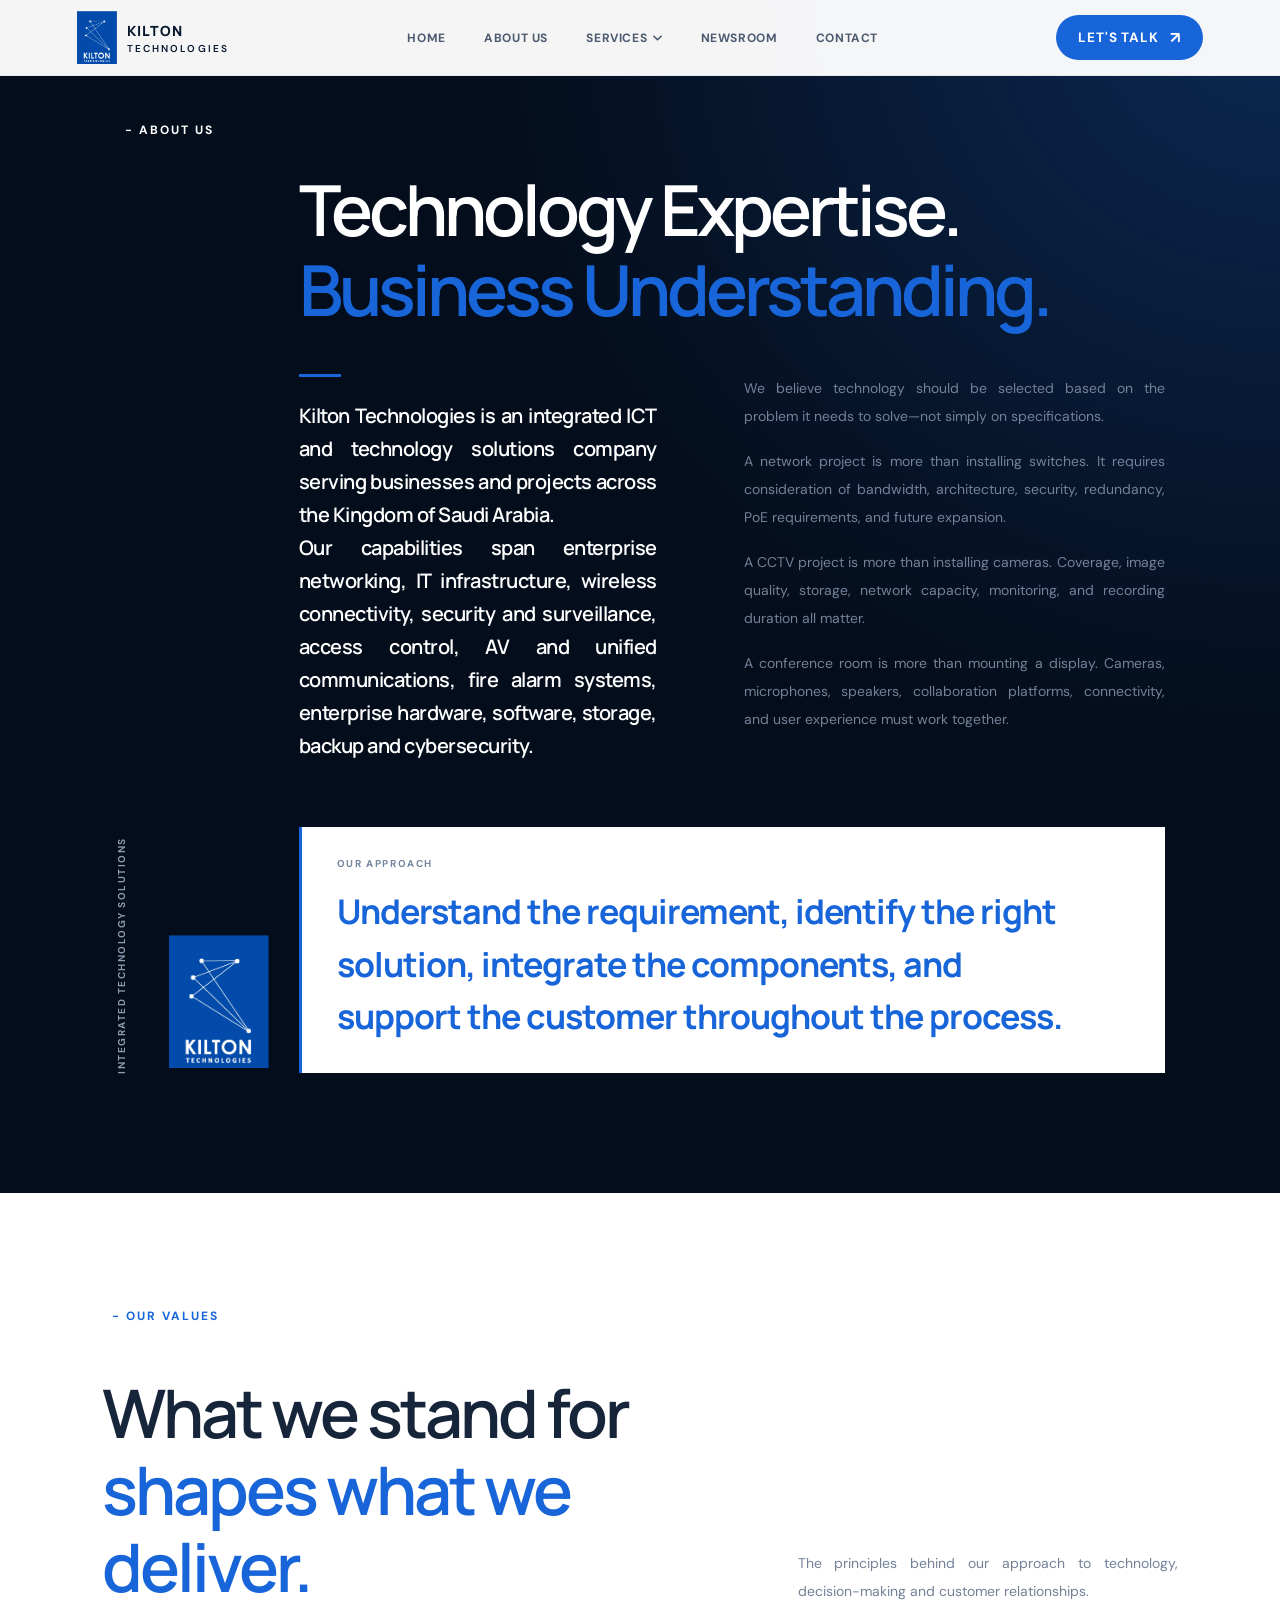
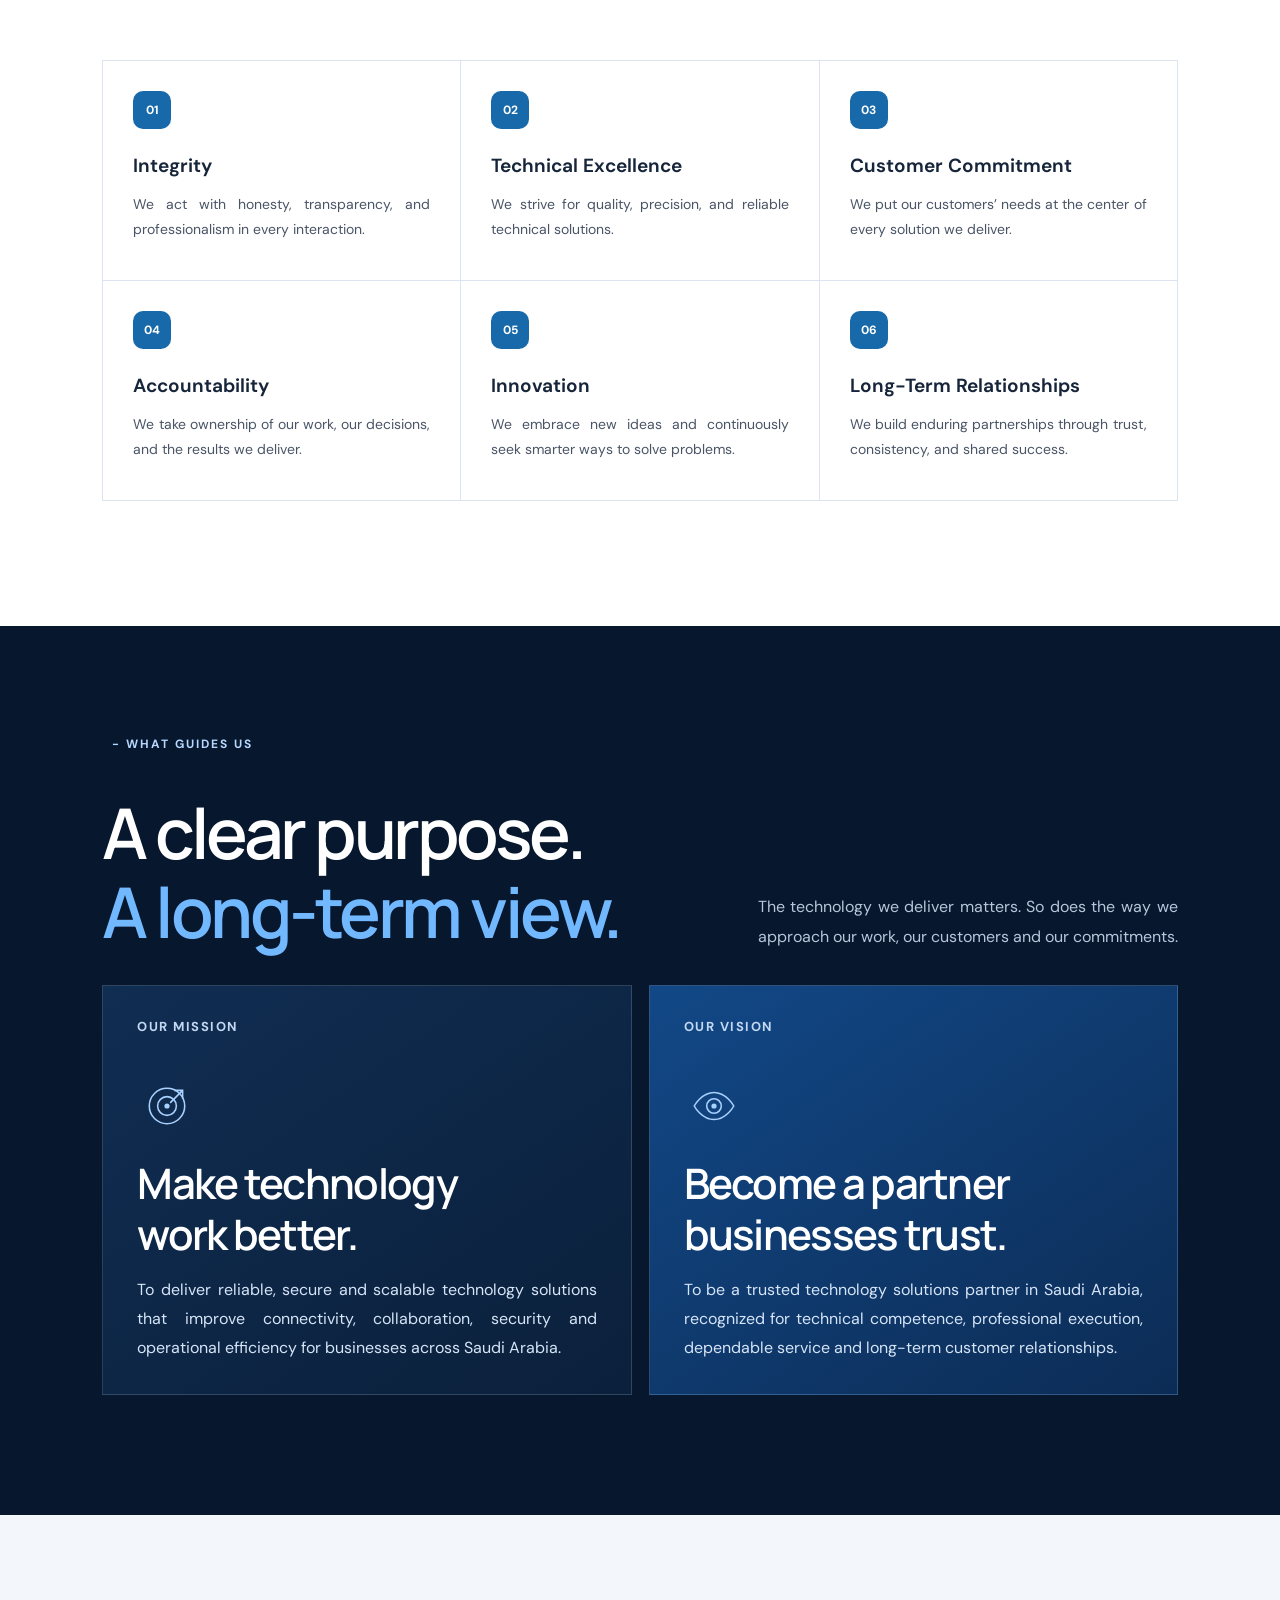
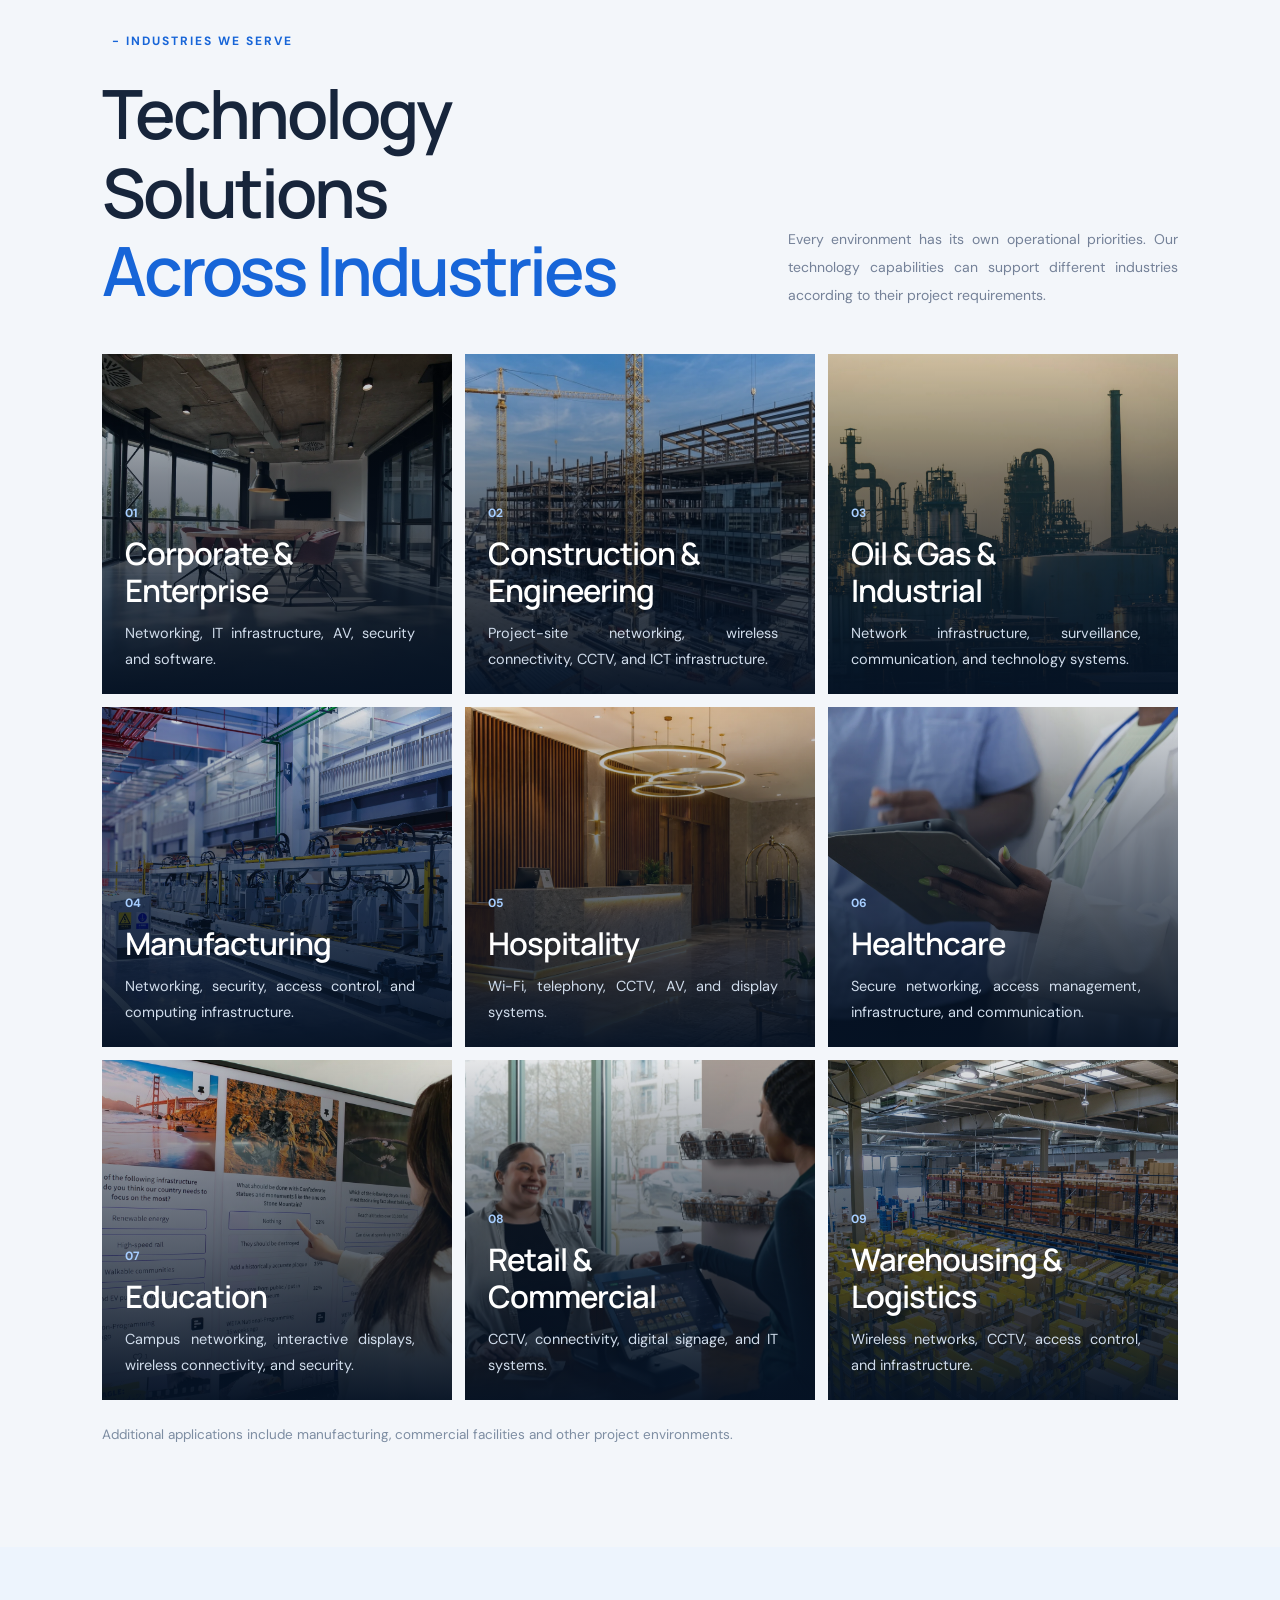
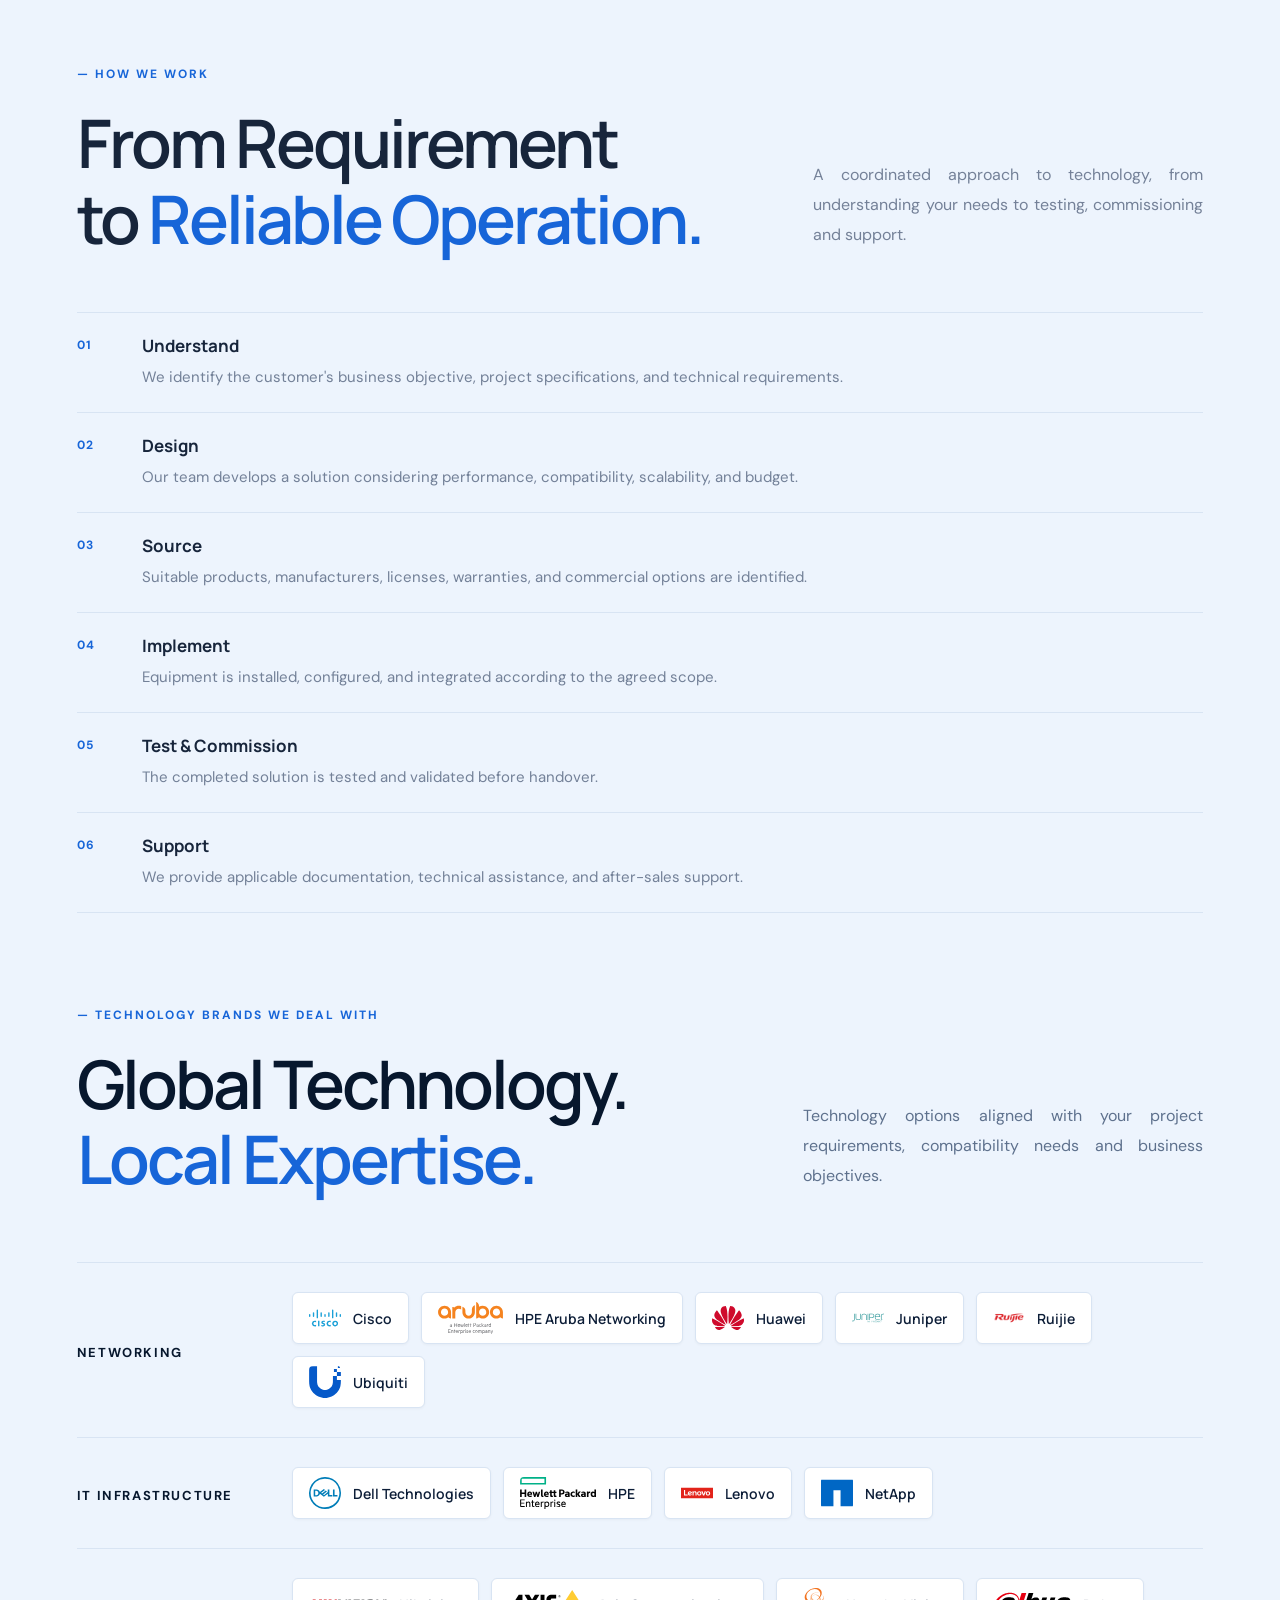
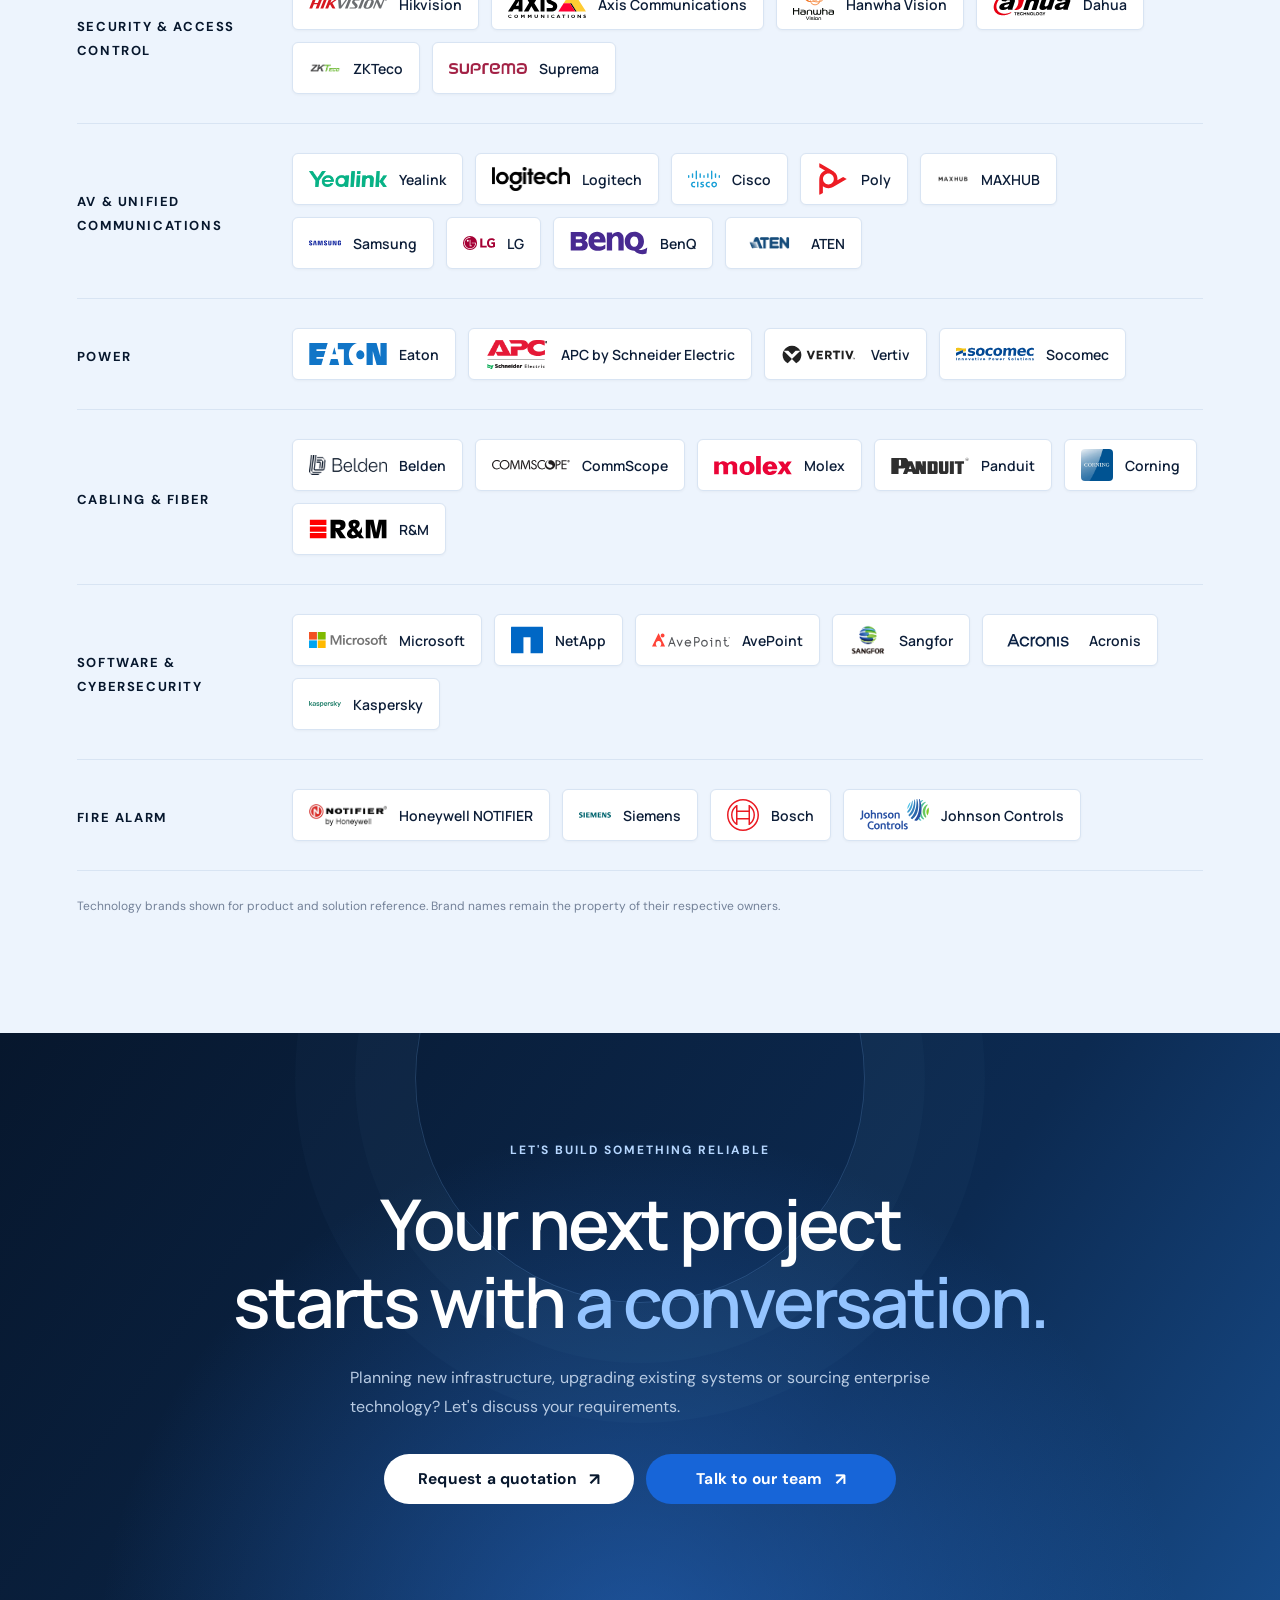
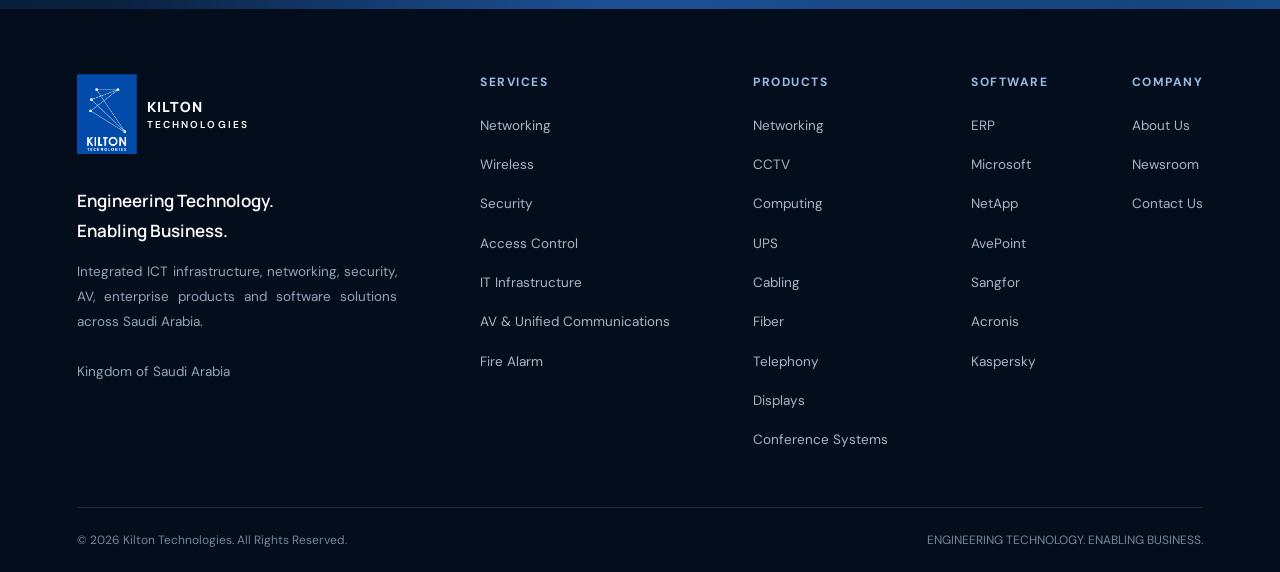
==== commit aad37835: "Make CTA button pair equal in width and normalize arrow markup across all pages" ====
--- a/about.html
+++ b/about.html
@@ -685,7 +685,7 @@
 						class="button button-blue"
 						target="_blank"
 						rel="noopener noreferrer"
-						>Talk to our team ↗</a
+						>Talk to our team <span>↗</span></a
 					>
 				</div>
 			</section>
@@ -777,9 +777,13 @@
 				navigation.classList.toggle("nav-open", !isOpen);
 			});
 
+			const isMobile = () =>
+				window.innerWidth <= 700 ||
+				(menuToggle && window.getComputedStyle(menuToggle).display !== "none");
+
 			if (dropdownTrigger && hasDropdown) {
 				dropdownTrigger.addEventListener("click", (e) => {
-					if (window.innerWidth <= 700) {
+					if (isMobile()) {
 						e.preventDefault();
 						const isOpen = hasDropdown.classList.toggle("dropdown-open");
 						dropdownTrigger.setAttribute("aria-expanded", String(isOpen));
@@ -789,7 +793,7 @@
 
 			navigation.querySelectorAll("a").forEach((link) => {
 				link.addEventListener("click", () => {
-					if (link.classList.contains("dropdown-trigger") && window.innerWidth <= 700) {
+					if (link.classList.contains("dropdown-trigger") && isMobile()) {
 						return;
 					}
 					navigation.classList.remove("nav-open");
--- a/style.css
+++ b/style.css
@@ -193,139 +193,140 @@
 	color: var(--blue);
 }
 
-.has-dropdown {
-	position: relative;
-	display: inline-flex;
+@media (min-width: 701px) {
+	.has-dropdown {
+		position: relative;
+		display: inline-flex;
+		align-items: center;
+	}
+
+	.dropdown-trigger {
+		display: inline-flex;
+		align-items: center;
+		gap: 6px;
+		cursor: pointer;
+	}
+
+	.dropdown-icon {
+		width: 9px;
+		height: 6px;
+		transition: transform 0.22s ease;
+		flex-shrink: 0;
+	}
+
+	.has-dropdown::after {
+		content: "";
+		position: absolute;
+		top: 100%;
+		left: -15px;
+		right: -15px;
+		height: 16px;
+	}
+
+	.has-dropdown:hover .dropdown-icon,
+	.has-dropdown:focus-within .dropdown-icon {
+		transform: rotate(180deg);
+	}
+
+	.has-dropdown:hover .dropdown-trigger,
+	.has-dropdown:focus-within .dropdown-trigger {
+		color: var(--blue);
+	}
+
+	.nav-dropdown {
+		position: absolute;
+		top: calc(100% + 10px);
+		left: 50%;
+		transform: translateX(-50%) translateY(8px);
+		min-width: 275px;
+		background: #ffffff;
+		border-radius: 12px;
+		padding: 8px;
+		border: 1px solid #e1e9f4;
+		box-shadow: 0 16px 38px rgba(7, 23, 45, 0.12), 0 3px 8px rgba(7, 23, 45, 0.04);
+		opacity: 0;
+		visibility: hidden;
+		pointer-events: none;
+		transition: opacity 0.2s cubic-bezier(0.16, 1, 0.3, 1),
+		            transform 0.2s cubic-bezier(0.16, 1, 0.3, 1),
+		            visibility 0.2s;
+		z-index: 250;
+		display: flex;
+		flex-direction: column;
+		gap: 2px;
+	}
+
+	.has-dropdown:hover .nav-dropdown,
+	.has-dropdown:focus-within .nav-dropdown {
+		opacity: 1;
+		visibility: visible;
+		transform: translateX(-50%) translateY(0);
+		pointer-events: auto;
+	}
+
+	.dropdown-item {
+		display: flex;
+		align-items: center;
+		justify-content: space-between;
+		padding: 9px 13px;
+		border-radius: 7px;
+		font-family: var(--font);
+		font-size: 13px;
+		font-weight: 600;
+		text-transform: none;
+		letter-spacing: normal;
+		color: #1e2e45;
+		text-decoration: none;
+		transition: background 0.15s ease, color 0.15s ease, padding-left 0.15s ease;
+	}
+
+	.dropdown-item:hover {
+		background: #f0f6ff;
+		color: var(--blue);
+		padding-left: 17px;
+	}
+
+	.dropdown-overview {
+		background: #f4f8fe;
+		color: var(--blue);
+		font-weight: 700;
+		font-size: 12px;
+		text-transform: uppercase;
+		letter-spacing: 0.5px;
+		margin-bottom: 3px;
+	}
+
+	.dropdown-overview:hover {
+		background: var(--blue);
+		color: #ffffff;
+		padding-left: 13px;
+	}
+
+	.dropdown-overview .dropdown-arrow {
+		font-size: 13px;
+		transition: transform 0.15s ease;
+	}
+
+	.dropdown-overview:hover .dropdown-arrow {
+		transform: translate(2px, -2px);
+	}
+
+	.dropdown-divider {
+		height: 1px;
+		background: #edf2f8;
+		margin: 3px 6px 5px;
+	}
+}
+
+.header-cta {
+	display: flex;
 	align-items: center;
-}
-
-.dropdown-trigger {
-	display: inline-flex;
-	align-items: center;
-	gap: 6px;
-	cursor: pointer;
-}
-
-.dropdown-icon {
-	width: 9px;
-	height: 6px;
-	transition: transform 0.22s ease;
-	flex-shrink: 0;
-}
-
-.has-dropdown::after {
-	content: "";
-	position: absolute;
-	top: 100%;
-	left: -15px;
-	right: -15px;
-	height: 16px;
-}
-
-.has-dropdown:hover .dropdown-icon,
-.has-dropdown:focus-within .dropdown-icon {
-	transform: rotate(180deg);
-}
-
-.has-dropdown:hover .dropdown-trigger,
-.has-dropdown:focus-within .dropdown-trigger {
-	color: var(--blue);
-}
-
-.nav-dropdown {
-	position: absolute;
-	top: calc(100% + 10px);
-	left: 50%;
-	transform: translateX(-50%) translateY(8px);
-	min-width: 275px;
-	background: #ffffff;
-	border-radius: 12px;
-	padding: 8px;
-	border: 1px solid #e1e9f4;
-	box-shadow: 0 16px 38px rgba(7, 23, 45, 0.12), 0 3px 8px rgba(7, 23, 45, 0.04);
-	opacity: 0;
-	visibility: hidden;
-	pointer-events: none;
-	transition: opacity 0.2s cubic-bezier(0.16, 1, 0.3, 1),
-	            transform 0.2s cubic-bezier(0.16, 1, 0.3, 1),
-	            visibility 0.2s;
-	z-index: 250;
-	display: flex;
-	flex-direction: column;
-	gap: 2px;
-}
-
-.has-dropdown:hover .nav-dropdown,
-.has-dropdown:focus-within .nav-dropdown {
-	opacity: 1;
-	visibility: visible;
-	transform: translateX(-50%) translateY(0);
-	pointer-events: auto;
-}
-
-.dropdown-item {
-	display: flex !important;
-	align-items: center;
-	justify-content: space-between;
-	padding: 9px 13px !important;
-	border-radius: 7px;
-	font-family: var(--font);
-	font-size: 13px !important;
-	font-weight: 600 !important;
-	text-transform: none !important;
-	letter-spacing: normal !important;
-	color: #1e2e45 !important;
-	text-decoration: none;
-	border-bottom: none !important;
-	transition: background 0.15s ease, color 0.15s ease, padding-left 0.15s ease !important;
-}
-
-.dropdown-item:hover {
-	background: #f0f6ff !important;
-	color: var(--blue) !important;
-	padding-left: 17px !important;
-}
-
-.dropdown-overview {
-	background: #f4f8fe;
-	color: var(--blue) !important;
-	font-weight: 700 !important;
-	font-size: 12px !important;
-	text-transform: uppercase !important;
-	letter-spacing: 0.5px !important;
-	margin-bottom: 3px;
-}
-
-.dropdown-overview:hover {
-	background: var(--blue) !important;
-	color: #ffffff !important;
-	padding-left: 13px !important;
-}
-
-.dropdown-overview .dropdown-arrow {
-	font-size: 13px;
-	transition: transform 0.15s ease;
-}
-
-.dropdown-overview:hover .dropdown-arrow {
-	transform: translate(2px, -2px);
-}
-
-.dropdown-divider {
-	height: 1px;
-	background: #edf2f8;
-	margin: 3px 6px 5px;
-}
-
-.header-cta {
-	display: flex;
-	align-items: center;
-	gap: 15px;
-	padding: 12px 18px;
+	gap: 12px;
+	padding: 12px 22px;
 	border-radius: 30px;
 	background: var(--blue);
 	color: white;
-	font-size: 12px;
+	font-size: 13.5px;
 	font-weight: 700;
 	letter-spacing: 0.8px;
 	transition:
@@ -338,7 +339,12 @@
 }
 
 .header-cta span {
-	font-size: 15px;
+	font-size: 16px;
+	transition: transform 0.2s ease;
+}
+
+.header-cta:hover span {
+	transform: translate(2px, -2px);
 }
 
 .menu-toggle {
@@ -453,11 +459,11 @@
 }
 
 .hero-description {
-	max-width: 470px;
+	max-width: 490px;
 	margin-top: 26px;
 	color: #d1deef;
-	font-size: 15px;
-	line-height: 1.9;
+	font-size: 16px;
+	line-height: 1.85;
 }
 
 .hero-actions {
@@ -472,18 +478,28 @@
 	display: inline-flex;
 	align-items: center;
 	justify-content: center;
-	gap: 18px;
-	padding: 15px 22px;
-	height: 48px;
+	gap: 12px;
+	padding: 14px 26px;
+	min-height: 50px;
 	border-radius: 30px;
-	font-size: 12px;
+	font-size: 15.5px;
 	font-weight: 700;
+	letter-spacing: 0.2px;
 	transition:
 		transform 0.25s,
 		background 0.25s,
 		color 0.25s;
 }
 
+.button span {
+	font-size: 17px;
+	transition: transform 0.2s ease;
+}
+
+.button:hover span {
+	transform: translate(2px, -2px);
+}
+
 .button-light {
 	background: white;
 	color: var(--navy);
@@ -516,24 +532,23 @@
 	transition: all;
 }
 
-.button span {
-	font-size: 16px;
-}
 
 .hero-location {
 	display: flex;
 	align-items: center;
-	gap: 12px;
+	gap: 14px;
 	margin-top: 65px;
-	font-size: 9px;
-	letter-spacing: 1.6px;
+	font-size: 13.5px;
+	font-weight: 600;
+	letter-spacing: 2px;
 	color: #d1e4ff;
 }
 
 .location-line {
-	height: 1px;
-	width: 35px;
-	background: #a6ceff;
+	height: 2px;
+	width: 36px;
+	background: #60a5fa;
+	border-radius: 1px;
 }
 
 .intro {
@@ -642,24 +657,40 @@
 	bottom: 0;
 	left: 0;
 	right: 0;
-	height: 56px;
+	height: 64px;
 	padding: 0 7%;
 	display: flex;
 	justify-content: space-between;
 	align-items: center;
-	border-top: 1px solid rgba(255, 255, 255, 0.17);
+	border-top: 1px solid rgba(255, 255, 255, 0.2);
 	color: #d7e7ff;
-	font-size: 9px;
-	letter-spacing: 1.3px;
+	font-size: 13.5px;
+	font-weight: 600;
+	letter-spacing: 1.5px;
 }
 
 .hero-bottom a {
+	font-size: 13.5px;
 	font-weight: 700;
+	color: #ffffff;
+	letter-spacing: 1.5px;
+	display: inline-flex;
+	align-items: center;
+	transition: color 0.2s ease;
+}
+
+.hero-bottom a:hover {
+	color: #70b4ff;
 }
 
 .hero-bottom a span {
-	margin-left: 10px;
-	font-size: 15px;
+	margin-left: 8px;
+	font-size: 16px;
+	transition: transform 0.2s ease;
+}
+
+.hero-bottom a:hover span {
+	transform: translateY(2px);
 }
 
 .capabilities {
@@ -744,11 +775,11 @@
 }
 
 .capability-card p {
-	max-width: 320px;
+	max-width: 340px;
 	margin-bottom: 23px;
 	color: var(--muted);
-	font-size: 14px;
-	line-height: 1.9;
+	font-size: 15px;
+	line-height: 1.8;
 }
 
 .capability-featured p {
@@ -881,8 +912,8 @@
 
 .industry-item p {
 	color: #91a4bd;
-	font-size: 14px;
-	line-height: 1.7;
+	font-size: 15px;
+	line-height: 1.75;
 }
 
 .industry-arrow {
@@ -897,6 +928,10 @@
 
 .process {
 	background: #edf4fd;
+}
+
+.process.section-pad {
+	padding-bottom: 40px;
 }
 
 .process-layout {
@@ -933,7 +968,7 @@
 
 .process-step p {
 	color: #738198;
-	font-size: 14px;
+	font-size: 15px;
 	line-height: 1.8;
 }
 
@@ -954,6 +989,11 @@
 	color: #07172d;
 }
 
+.brands.brands-light.section-pad,
+.brands-light.section-pad {
+	padding-top: 50px;
+}
+
 .brands-light .brands-heading h2 {
 	color: #07172d;
 }
@@ -1011,11 +1051,11 @@
 }
 
 .brands-heading > p {
-	max-width: 360px;
+	max-width: 400px;
 	padding-bottom: 7px;
 	color: #a4b7d0;
-	font-size: 14px;
-	line-height: 1.9;
+	font-size: 16px;
+	line-height: 1.85;
 }
 
 .brand-categories {
@@ -1033,7 +1073,7 @@
 .brand-category {
 	padding-top: 5px;
 	color: #9db7d8;
-	font-size: 12px;
+	font-size: 13px;
 	font-weight: 700;
 	letter-spacing: 1.6px;
 	line-height: 1.8;
@@ -1058,7 +1098,7 @@
 	color: #e3edfb;
 	background: rgba(255, 255, 255, 0.05);
 	font-family: var(--heading);
-	font-size: 13px;
+	font-size: 14px;
 	font-weight: 600;
 	transition:
 		border-color 0.2s,
@@ -1096,7 +1136,7 @@
 .brands-note {
 	margin-top: 25px;
 	color: #92a6c0;
-	font-size: 10px;
+	font-size: 12px;
 	line-height: 1.8;
 }
 
@@ -1190,8 +1230,8 @@
 .news-copy p {
 	margin-bottom: 24px;
 	color: var(--muted);
-	font-size: 14px;
-	line-height: 1.9;
+	font-size: 15px;
+	line-height: 1.8;
 }
 
 .news-copy a {
@@ -1247,15 +1287,19 @@
 }
 
 .contact-cta > p {
-	max-width: 540px;
+	max-width: 580px;
 	margin: 22px auto 0;
 	color: #b8cbe3;
-	font-size: 14px;
-	line-height: 1.9;
+	font-size: 16px;
+	line-height: 1.85;
 }
 
 .contact-cta .hero-actions {
 	justify-content: center;
+}
+
+.contact-cta .hero-actions .button {
+	min-width: 250px;
 }
 
 .footer {
@@ -1284,11 +1328,11 @@
 }
 
 .footer-description {
-	max-width: 285px;
+	max-width: 320px;
 	margin-top: 13px;
 	color: #92a4bc;
-	font-size: 12px;
-	line-height: 1.9;
+	font-size: 13.5px;
+	line-height: 1.85;
 }
 
 .footer-column {
@@ -1309,7 +1353,7 @@
 .footer-column a,
 .footer-column > span {
 	color: #a6b5ca;
-	font-size: 12px;
+	font-size: 13.5px;
 	line-height: 1.8;
 	transition: color 0.2s;
 }
@@ -1330,13 +1374,13 @@
 	gap: 20px;
 	border-top: 1px solid rgba(255, 255, 255, 0.1);
 	color: #75869e;
-	font-size: 10px;
+	font-size: 12px;
 	line-height: 1.8;
 }
 
 .footer-bottom a {
 	color: #b7cce9;
-	font-size: 9px;
+	font-size: 11.5px;
 	font-weight: 700;
 	letter-spacing: 1px;
 }
@@ -1645,12 +1689,12 @@
 }
 
 .purpose-intro > p {
-	max-width: 380px;
+	max-width: 420px;
 	justify-self: end;
 	margin: 0;
 	color: #b7c6d9;
-	font-size: 14px;
-	line-height: 2;
+	font-size: 16px;
+	line-height: 1.85;
 }
 
 .purpose-grid {
@@ -1665,7 +1709,7 @@
 	display: flex;
 	flex-direction: column;
 	justify-content: space-between;
-	padding: 27px 30px;
+	padding: 32px 34px;
 	overflow: hidden;
 	border: 1px solid rgba(255, 255, 255, 0.14);
 }
@@ -1685,15 +1729,15 @@
 	justify-content: space-between;
 	align-items: center;
 	color: #c3d8f2;
-	font-size: 12px;
+	font-size: 13px;
 	font-weight: 700;
-	letter-spacing: 1.4px;
+	letter-spacing: 1.5px;
 }
 
 .purpose-card-content {
 	position: relative;
 	z-index: 2;
-	max-width: 430px;
+	max-width: 520px;
 }
 
 .purpose-icon {
@@ -1720,11 +1764,11 @@
 }
 
 .purpose-card-content p {
-	max-width: 390px;
+	max-width: 500px;
 	margin: 0;
-	color: #c0d0e4;
-	font-size: 12px;
-	line-height: 1.95;
+	color: #d6e5f7;
+	font-size: 16px;
+	line-height: 1.8;
 }
 
 .values-section {
@@ -1955,17 +1999,17 @@
 }
 
 .industry-content p {
-	max-width: 270px;
+	max-width: 290px;
 	margin: 0;
 	color: #d0dceb;
-	font-size: 12px;
-	line-height: 1.8;
+	font-size: 14.5px;
+	line-height: 1.75;
 }
 
 .industry-note {
 	margin: 23px 0 0;
 	color: #7d8da2;
-	font-size: 12px;
+	font-size: 13.5px;
 	line-height: 1.8;
 }
 
@@ -2084,9 +2128,9 @@
 
 .form-panel button {
 	border: none;
-	padding-left: 60px;
-	padding-right: 60px;
-	font-size: 14px;
+	padding-left: 50px;
+	padding-right: 50px;
+	font-size: 15.5px;
 	align-items: center;
 }
 
@@ -2125,7 +2169,7 @@
 }
 
 .form-heading > p {
-	font-size: 14px;
+	font-size: 15.5px;
 	line-height: 1.8;
 	margin-bottom: 34px;
 }
@@ -2200,7 +2244,7 @@
 
 .form-footnote {
 	color: #9aa4b6;
-	font-size: 10px;
+	font-size: 12px;
 	line-height: 1.7;
 	margin-top: 15px;
 }
@@ -2231,8 +2275,8 @@
 }
 
 .sidebar-top > p {
-	font-size: 14px;
-	line-height: 1.9;
+	font-size: 15.5px;
+	line-height: 1.85;
 	color: var(--muted);
 }
 
@@ -2309,15 +2353,17 @@
 }
 
 .sidebar-bottom strong {
-	font-size: 12px;
-	font-weight: 600;
+	font-family: var(--heading);
+	font-size: 16.5px;
+	font-weight: 700;
+	color: var(--navy);
 }
 
 .sidebar-bottom p {
-	color: #8e9bb6;
-	font-size: 12px;
-	line-height: 1.8;
-	margin-top: 7px;
+	color: #43546a;
+	font-size: 15px;
+	line-height: 1.7;
+	margin-top: 6px;
 }
 
 .sv-hero,
@@ -2382,8 +2428,8 @@
 	max-width: 440px;
 	margin: 0;
 	color: #c1cee0;
-	font-size: 14px;
-	line-height: 1.95;
+	font-size: 16px;
+	line-height: 1.85;
 }
 
 .sv-hero-actions {
@@ -2404,10 +2450,10 @@
 	gap: 20px;
 	padding-top: 19px;
 	border-top: 1px solid rgba(255, 255, 255, 0.25);
-	color: #b7c8df;
-	font-size: 10px;
+	color: #d5e2f3;
+	font-size: 13.5px;
 	font-weight: 600;
-	letter-spacing: 1.4px;
+	letter-spacing: 1.5px;
 }
 
 .hero-floating-card {
@@ -2498,8 +2544,8 @@
 .infra-heading-copy p {
 	margin: 0 0 17px;
 	color: var(--muted);
-	font-size: 14px;
-	line-height: 1.95;
+	font-size: 15.5px;
+	line-height: 1.85;
 }
 
 .sv-intro-copy .text-link {
@@ -2626,8 +2672,8 @@
 	margin: 0;
 	margin-right: 50px;
 	color: #c3d0e0;
-	font-size: 14px;
-	line-height: 1.8;
+	font-size: 15px;
+	line-height: 1.75;
 }
 
 .cap-card-bottom {
@@ -2772,8 +2818,8 @@
 .feature-copy > p {
 	margin: 0 0 15px;
 	color: var(--muted);
-	font-size: 14px;
-	line-height: 1.95;
+	font-size: 15.5px;
+	line-height: 1.85;
 }
 
 .sv-feature-dark .feature-copy > p {
@@ -2808,17 +2854,18 @@
 
 .points > div {
 	display: grid;
-	grid-template-columns: 35px 1fr;
-	gap: 12px;
-	padding: 16px 0;
+	grid-template-columns: 36px 1fr;
+	gap: 14px;
+	padding: 18px 0;
 	border-bottom: 1px solid rgba(255, 255, 255, 0.15);
 }
 
 .points > div > span {
 	padding-top: 2px;
 	color: #80b9ff;
-	font-size: 10px;
+	font-size: 12px;
 	font-weight: 700;
+	letter-spacing: 0.5px;
 }
 
 .points strong,
@@ -2827,14 +2874,17 @@
 }
 
 .points strong {
-	font-size: 14px;
+	font-size: 16.5px;
+	font-weight: 700;
+	line-height: 1.35;
+	color: #ffffff;
 }
 
 .points small {
 	margin-top: 6px;
-	color: #a9bad0;
-	font-size: 12px;
-	line-height: 1.7;
+	color: #c7d8ed;
+	font-size: 14.5px;
+	line-height: 1.75;
 }
 
 .points-dark {
@@ -2844,16 +2894,18 @@
 
 .points-dark > div {
 	display: grid;
-	grid-template-columns: 35px 1fr;
-	gap: 12px;
-	padding: 16px 0;
+	grid-template-columns: 36px 1fr;
+	gap: 14px;
+	padding: 18px 0;
 	border-bottom: 1px solid rgba(0, 0, 0, 0.15);
 }
 
 .points-dark > div > span {
 	padding-top: 2px;
-	font-size: 10px;
+	color: var(--navy);
+	font-size: 12px;
 	font-weight: 700;
+	letter-spacing: 0.5px;
 }
 
 .points-dark strong,
@@ -2862,15 +2914,17 @@
 }
 
 .points-dark strong {
-	font-size: 14px;
+	font-size: 16.5px;
+	font-weight: 700;
+	line-height: 1.35;
 	color: var(--blue);
 }
 
 .points-dark small {
 	margin-top: 6px;
-	color: var(--muted);
-	font-size: 12px;
-	line-height: 1.7;
+	color: #4b5d75;
+	font-size: 14.5px;
+	line-height: 1.75;
 }
 
 .security-overlay-card {
@@ -2920,7 +2974,7 @@
 }
 
 .sv-product {
-	padding: 115px 8% 125px;
+	padding: 65px 8% 115px;
 	background: #f4f7fb;
 }
 
@@ -2986,7 +3040,7 @@
 	padding: 21px 26px;
 	border-bottom: 1px solid #edf1f6;
 	color: #526176;
-	font-size: 13px;
+	font-size: 14.5px;
 	font-weight: 500;
 	line-height: 1.75;
 	vertical-align: middle;
@@ -3008,7 +3062,7 @@
 	display: inline-block;
 	color: var(--sv-navy, #07172d);
 	font-family: "Manrope", sans-serif;
-	font-size: 13px;
+	font-size: 14.5px;
 	font-weight: 800;
 	line-height: 1.5;
 }
@@ -3034,8 +3088,8 @@
 
 .software-heading-copy p {
 	margin: 0 0 17px;
-	font-size: 14px;
-	line-height: 1.95;
+	font-size: 15.5px;
+	line-height: 1.85;
 	color: #b1bfd2;
 }
 
@@ -3224,7 +3278,7 @@
 	grid-column: 2;
 	margin: 0;
 	color: var(--muted);
-	font-size: 14px;
+	font-size: 15px;
 	line-height: 1.8;
 }
 
@@ -3324,8 +3378,8 @@
 .digital-heading > p {
 	max-width: 520px;
 	color: #b2c2d7;
-	font-size: 14px;
-	line-height: 1.95;
+	font-size: 16px;
+	line-height: 1.85;
 }
 
 .digital-grid {
@@ -3386,8 +3440,8 @@
 
 .digital-card-copy p {
 	color: var(--muted);
-	font-size: 14px;
-	line-height: 1.95;
+	font-size: 15px;
+	line-height: 1.8;
 }
 
 .digital-link {
@@ -3505,8 +3559,8 @@
 	max-width: 440px;
 	margin: 0;
 	color: #c1cee0;
-	font-size: 14px;
-	line-height: 1.95;
+	font-size: 16px;
+	line-height: 1.85;
 }
 
 .kt-news-article {
@@ -3885,9 +3939,13 @@
 
 	.header-cta {
 		margin-left: auto;
-		padding: 11px 13px;
-		font-size: 8px;
+		padding: 9px 15px;
+		font-size: 11.5px;
 		gap: 8px;
+	}
+
+	.header-cta span {
+		font-size: 13.5px;
 	}
 
 	.menu-toggle {
@@ -3904,26 +3962,29 @@
 		top: 67px;
 		left: 0;
 		right: 0;
-		padding: 20px 5% 25px;
+		padding: 15px 5% 25px;
 		align-items: stretch;
 		flex-direction: column;
 		gap: 0;
 		background: white;
 		border-bottom: 1px solid var(--border);
 		box-shadow: 0 20px 35px rgba(7, 23, 45, 0.09);
+		max-height: calc(100vh - 75px);
+		overflow-y: auto;
+		-webkit-overflow-scrolling: touch;
 	}
 
 	.nav.nav-open {
 		display: flex;
 	}
 
-	.nav a {
+	.nav > a {
 		padding: 15px 0;
 		border-bottom: 1px solid #edf1f7;
 		font-size: 11px;
 	}
 
-	.nav a:last-child {
+	.nav > a:last-child {
 		border-bottom: none;
 	}
 
@@ -3946,31 +4007,18 @@
 		padding: 15px 0 !important;
 		border-bottom: none !important;
 		font-size: 11px !important;
-	}
-
-	.nav-dropdown {
-		position: static;
-		transform: none;
-		min-width: 100%;
-		background: transparent;
-		border: none;
-		box-shadow: none;
-		padding: 0 0 10px 14px;
-		max-height: 0;
-		overflow: hidden;
-		opacity: 0;
-		visibility: hidden;
-		transition: max-height 0.35s ease, opacity 0.25s ease;
-		display: flex;
-		flex-direction: column;
-		gap: 0;
-	}
-
-	.has-dropdown.dropdown-open .nav-dropdown {
-		max-height: 600px;
-		opacity: 1;
-		visibility: visible;
-		pointer-events: auto;
+		cursor: pointer;
+	}
+
+	.has-dropdown.dropdown-open .dropdown-trigger {
+		color: var(--blue);
+	}
+
+	.dropdown-icon {
+		width: 10px;
+		height: 7px;
+		transition: transform 0.25s ease;
+		color: #7b8ba0;
 	}
 
 	.has-dropdown.dropdown-open .dropdown-icon {
@@ -3978,26 +4026,61 @@
 		color: var(--blue);
 	}
 
+	.nav-dropdown {
+		display: none;
+		flex-direction: column;
+		width: 100%;
+		padding: 0 0 12px 14px;
+		box-sizing: border-box;
+		gap: 0;
+	}
+
+	.has-dropdown.dropdown-open .nav-dropdown {
+		display: flex;
+	}
+
 	.dropdown-item {
-		padding: 10px 0 !important;
+		display: flex !important;
+		align-items: center;
+		justify-content: space-between;
+		width: 100% !important;
+		box-sizing: border-box !important;
+		padding: 12px 0 !important;
 		border-bottom: 1px solid #f2f5fa !important;
+		font-family: var(--font) !important;
+		font-size: 13px !important;
+		font-weight: 600 !important;
+		text-transform: none !important;
+		letter-spacing: normal !important;
+		color: #24354d !important;
+		text-decoration: none !important;
+		background: transparent !important;
+		border-radius: 0 !important;
+		text-align: left !important;
+	}
+
+	.dropdown-item:last-child {
+		border-bottom: none !important;
+	}
+
+	.dropdown-item:active,
+	.dropdown-item:hover {
+		color: var(--blue) !important;
+	}
+
+	.dropdown-overview {
+		color: var(--blue) !important;
+		font-weight: 700 !important;
 		font-size: 12px !important;
-		color: #55667e !important;
-		background: transparent !important;
-		border-radius: 0;
-	}
-
-	.dropdown-item:hover {
-		background: transparent !important;
-		color: var(--blue) !important;
-		padding-left: 0 !important;
-	}
-
-	.dropdown-overview {
-		background: transparent !important;
-		color: var(--blue) !important;
-		font-size: 11px !important;
-		padding-top: 5px !important;
+		text-transform: uppercase !important;
+		letter-spacing: 0.5px !important;
+		border-bottom: 1.5px solid #e1ecf9 !important;
+		padding: 8px 0 12px !important;
+	}
+
+	.dropdown-overview .dropdown-arrow {
+		font-size: 14px;
+		margin-right: 4px;
 	}
 
 	.dropdown-divider {
@@ -4048,13 +4131,20 @@
 	}
 
 	.button {
-		padding: 13px 16px;
-		font-size: 10px;
+		padding: 12px 20px;
+		min-height: 46px;
+		font-size: 14px;
+		gap: 10px;
+	}
+
+	.button span {
+		font-size: 15.5px;
 	}
 
 	.hero-location {
 		margin-top: 28px;
-		font-size: 8px;
+		font-size: 12px;
+		letter-spacing: 1.5px;
 	}
 
 	.intro-content {
@@ -4091,14 +4181,28 @@
 	}
 
 	.hero-bottom {
-		height: 50px;
+		height: 54px;
 		padding: 0 6%;
-		font-size: 7px;
-		letter-spacing: 0.8px;
+		font-size: 11px;
+		letter-spacing: 1px;
+	}
+
+	.hero-bottom a {
+		font-size: 11px;
+		letter-spacing: 1px;
 	}
 
 	.section-pad {
 		padding: 75px 6%;
+	}
+
+	.process.section-pad {
+		padding-bottom: 15px;
+	}
+
+	.brands.brands-light.section-pad,
+	.brands-light.section-pad {
+		padding-top: 25px;
 	}
 
 	.section-heading,
@@ -4123,7 +4227,8 @@
 	.section-intro,
 	.brands-heading > p {
 		max-width: 100%;
-		font-size: 13px;
+		font-size: 15px;
+		line-height: 1.8;
 	}
 
 	.capability-grid {
@@ -4149,7 +4254,7 @@
 
 	.capability-footer > span,
 	.news-bottom > span {
-		font-size: 8px;
+		font-size: 11px;
 		line-height: 1.8;
 	}
 
@@ -4165,11 +4270,12 @@
 	}
 
 	.industry-item h3 {
-		font-size: 13px;
+		font-size: 14px;
 	}
 
 	.industry-item p {
-		font-size: 10px;
+		font-size: 13.5px;
+		line-height: 1.6;
 	}
 
 	.process-step {
@@ -4183,7 +4289,8 @@
 	}
 
 	.process-step p {
-		font-size: 11px;
+		font-size: 14px;
+		line-height: 1.7;
 	}
 
 	.brands-heading {
@@ -4196,7 +4303,7 @@
 	}
 
 	.brand-category {
-		font-size: 8px;
+		font-size: 12px;
 	}
 
 	.brand-names {
@@ -4205,7 +4312,7 @@
 
 	.brand-names span {
 		padding: 9px 11px;
-		font-size: 10px;
+		font-size: 13px;
 	}
 
 	.news-grid {
@@ -4235,7 +4342,8 @@
 	}
 
 	.contact-cta > p {
-		font-size: 12px;
+		font-size: 15px;
+		line-height: 1.8;
 	}
 
 	.contact-cta .hero-actions {
@@ -4267,13 +4375,13 @@
 	}
 
 	.footer-column h4 {
-		font-size: 8px;
+		font-size: 12px;
 		line-height: 1.7;
 	}
 
 	.footer-column a,
 	.footer-column > span {
-		font-size: 10px;
+		font-size: 13px;
 		overflow-wrap: anywhere;
 	}
 
@@ -4316,7 +4424,8 @@
 	}
 
 	.story-description p {
-		font-size: 11px;
+		font-size: 14.5px;
+		line-height: 1.8;
 	}
 
 	.story-statement {
@@ -4365,7 +4474,8 @@
 	.values-heading > p,
 	.industries-heading > p {
 		justify-self: start;
-		font-size: 11px;
+		font-size: 14.5px;
+		line-height: 1.8;
 	}
 
 	.thinking-cases {
@@ -4408,7 +4518,8 @@
 	}
 
 	.purpose-card-content p {
-		font-size: 11px;
+		font-size: 15px;
+		line-height: 1.75;
 	}
 
 	.values-heading {
@@ -4435,7 +4546,8 @@
 	}
 
 	.value-item p {
-		font-size: 10px;
+		font-size: 13.5px;
+		line-height: 1.7;
 	}
 
 	.industries-heading {
@@ -4462,7 +4574,8 @@
 	}
 
 	.industry-content p {
-		font-size: 9px;
+		font-size: 13px;
+		line-height: 1.6;
 	}
 
 	.process-grid {
@@ -4480,7 +4593,8 @@
 	}
 
 	.work-step p {
-		font-size: 10px;
+		font-size: 13.5px;
+		line-height: 1.7;
 	}
 
 	.sv-hero {
@@ -4507,7 +4621,8 @@
 
 	.sv-hero-content > p {
 		max-width: 400px;
-		font-size: 12px;
+		font-size: 14.5px;
+		line-height: 1.8;
 	}
 
 	.sv-hero-actions {
@@ -4539,7 +4654,8 @@
 
 	.nw-hero-content > p {
 		max-width: 400px;
-		font-size: 12px;
+		font-size: 14.5px;
+		line-height: 1.8;
 	}
 
 	.hero-floating-card {
@@ -4553,7 +4669,8 @@
 		left: 6%;
 		right: 6%;
 		bottom: 23px;
-		font-size: 7px;
+		font-size: 11px;
+		letter-spacing: 1px;
 	}
 
 	.hero-index span:last-child {
@@ -4561,19 +4678,31 @@
 	}
 
 	.sv-intro,
-	.sv-product,
 	.sv-software,
 	.sv-digital,
 	.sv-approach {
-		padding: 80px 6%;
-	}
-
-	.sv-intro-grid,
+		padding: 60px 6% 70px;
+	}
+
+	.sv-product {
+		padding: 30px 6% 65px;
+	}
+
+	.sv-intro-grid {
+		grid-template-columns: 1fr;
+		gap: 25px;
+		margin-top: 30px;
+	}
+
 	.infra-heading,
 	.software-heading {
 		grid-template-columns: 1fr;
 		gap: 25px;
-		margin-top: 30px;
+		margin-top: 0;
+	}
+
+	#fire-systems .feature-copy {
+		padding-bottom: 25px;
 	}
 
 	.sv-intro h2,
@@ -4603,11 +4732,12 @@
 	}
 
 	.cap-card-content p {
-		font-size: 9px;
+		font-size: 13.5px;
+		line-height: 1.6;
 	}
 
 	.cap-card-bottom {
-		font-size: 7px;
+		font-size: 11px;
 		letter-spacing: 0.6px;
 	}
 
@@ -4626,13 +4756,14 @@
 	}
 
 	.feature-copy > p {
-		font-size: 12px;
+		font-size: 14.5px;
+		line-height: 1.8;
 	}
 
 	.photo-caption {
 		left: 18px;
 		right: 18px;
-		font-size: 7px;
+		font-size: 11px;
 		letter-spacing: 0.8px;
 	}
 
@@ -4737,8 +4868,8 @@
 	}
 	.kt-news-body > p,
 	.kt-news-copy-section p {
-		font-size: 13px;
-		line-height: 1.9;
+		font-size: 15px;
+		line-height: 1.8;
 	}
 }
 
@@ -4865,7 +4996,8 @@
 	}
 
 	.work-step p {
-		font-size: 9px;
+		font-size: 13px;
+		line-height: 1.6;
 	}
 	.story-main {
 		margin-top: 20px;
@@ -4893,11 +5025,12 @@
 	}
 
 	.cap-card-content p {
-		font-size: 8px;
+		font-size: 12.5px;
+		line-height: 1.6;
 	}
 
 	.cap-card-bottom {
-		font-size: 6px;
+		font-size: 10.5px;
 	}
 
 	.photo-caption span:last-child {
@@ -4937,9 +5070,15 @@
 	}
 
 	.header-cta {
-		padding: 10px;
-		font-size: 7px;
-	}
+		padding: 8px 13px;
+		font-size: 10.5px;
+	}
+
+	.button {
+		font-size: 13px;
+		padding: 11px 18px;
+	}
+
 	.hero {
 		align-items: center;
 		justify-content: center;
@@ -4959,7 +5098,13 @@
 	}
 
 	.hero-bottom {
-		font-size: 6px;
+		font-size: 10px;
+		letter-spacing: 0.8px;
+	}
+
+	.hero-bottom a {
+		font-size: 10px;
+		letter-spacing: 0.8px;
 	}
 }
 
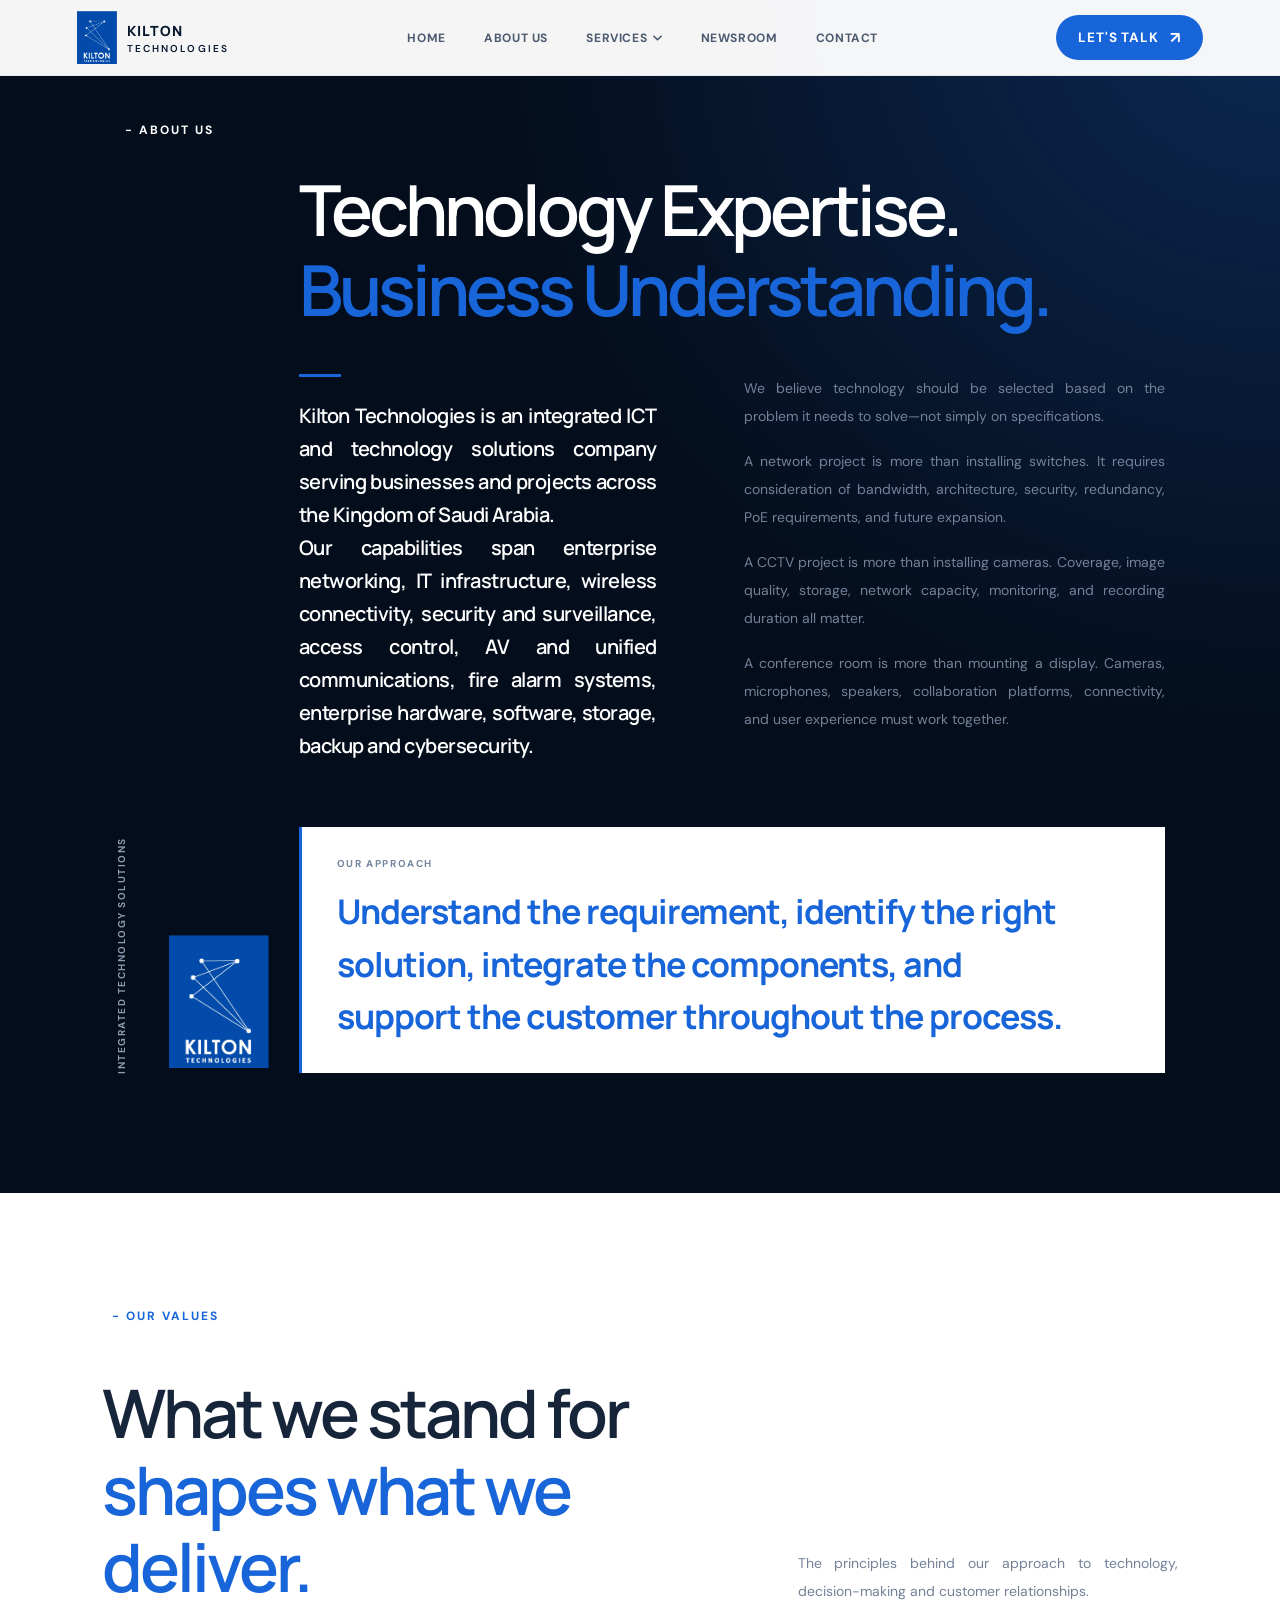
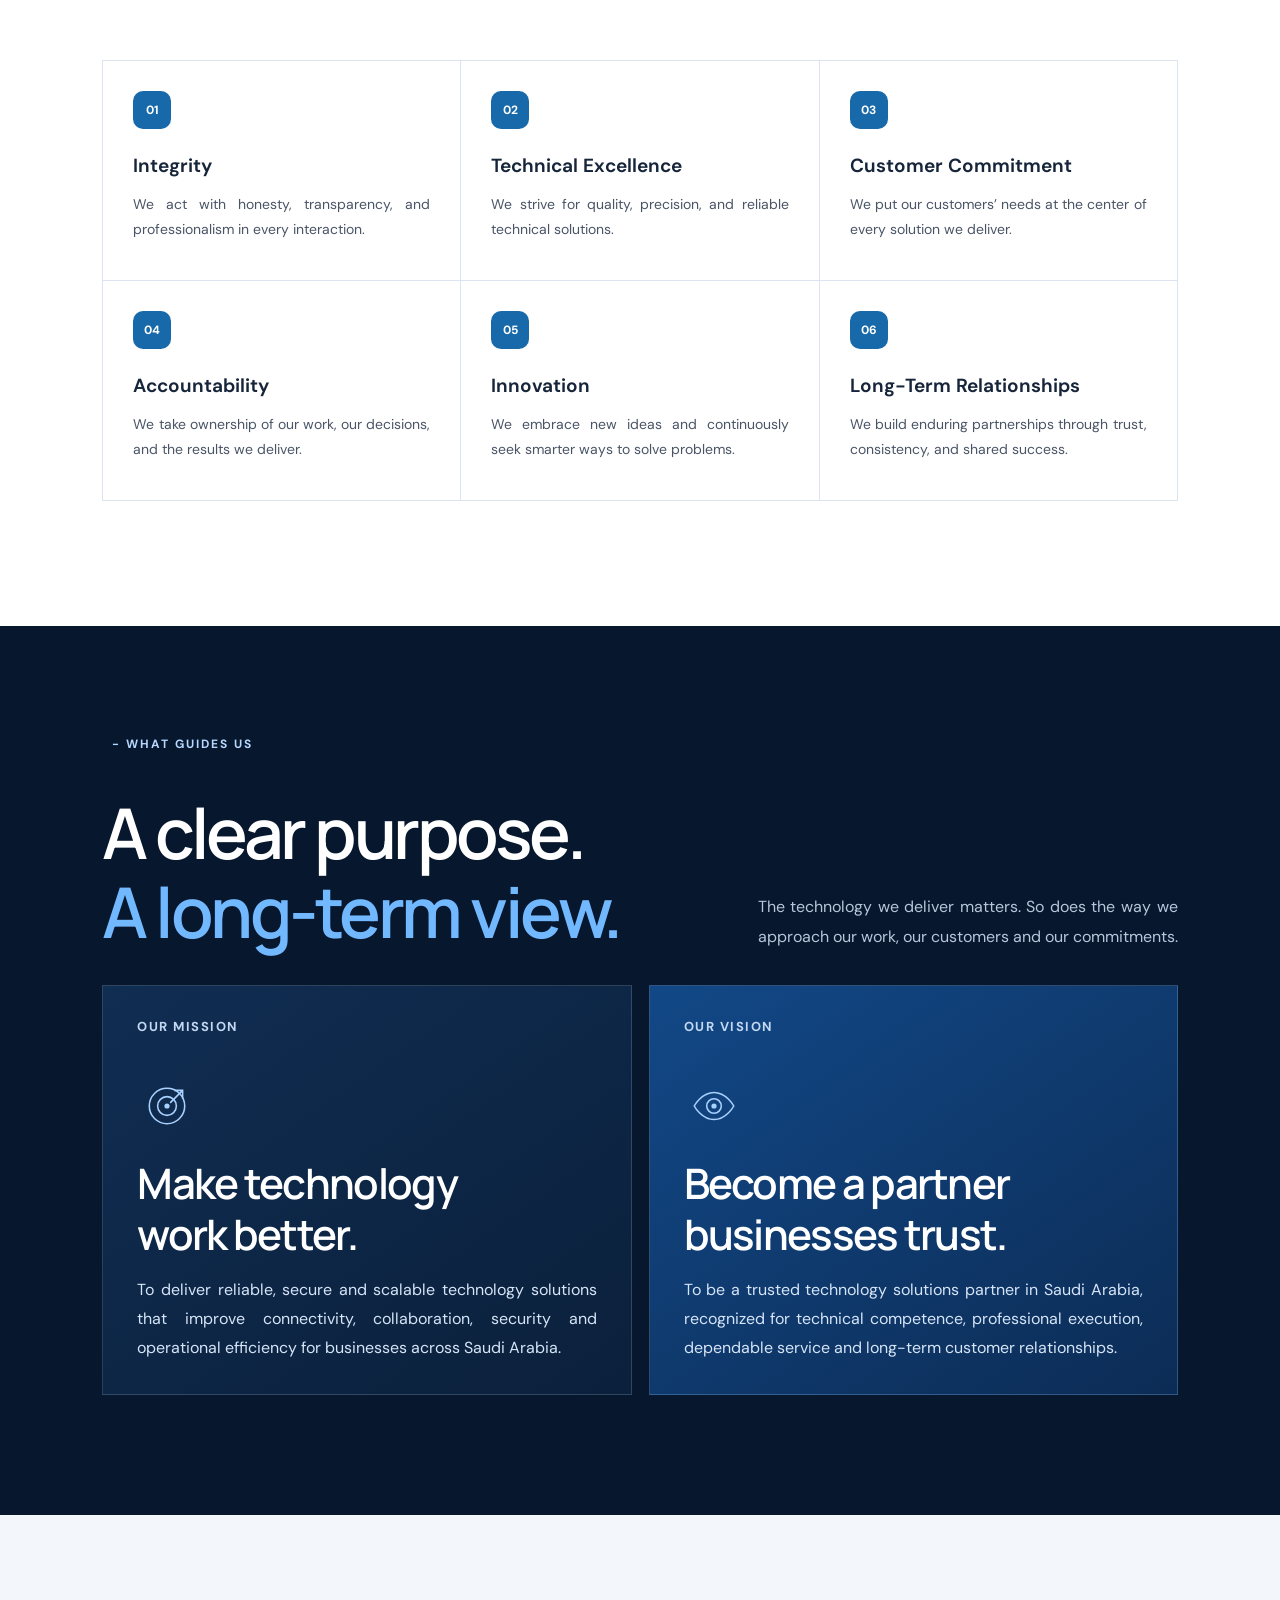
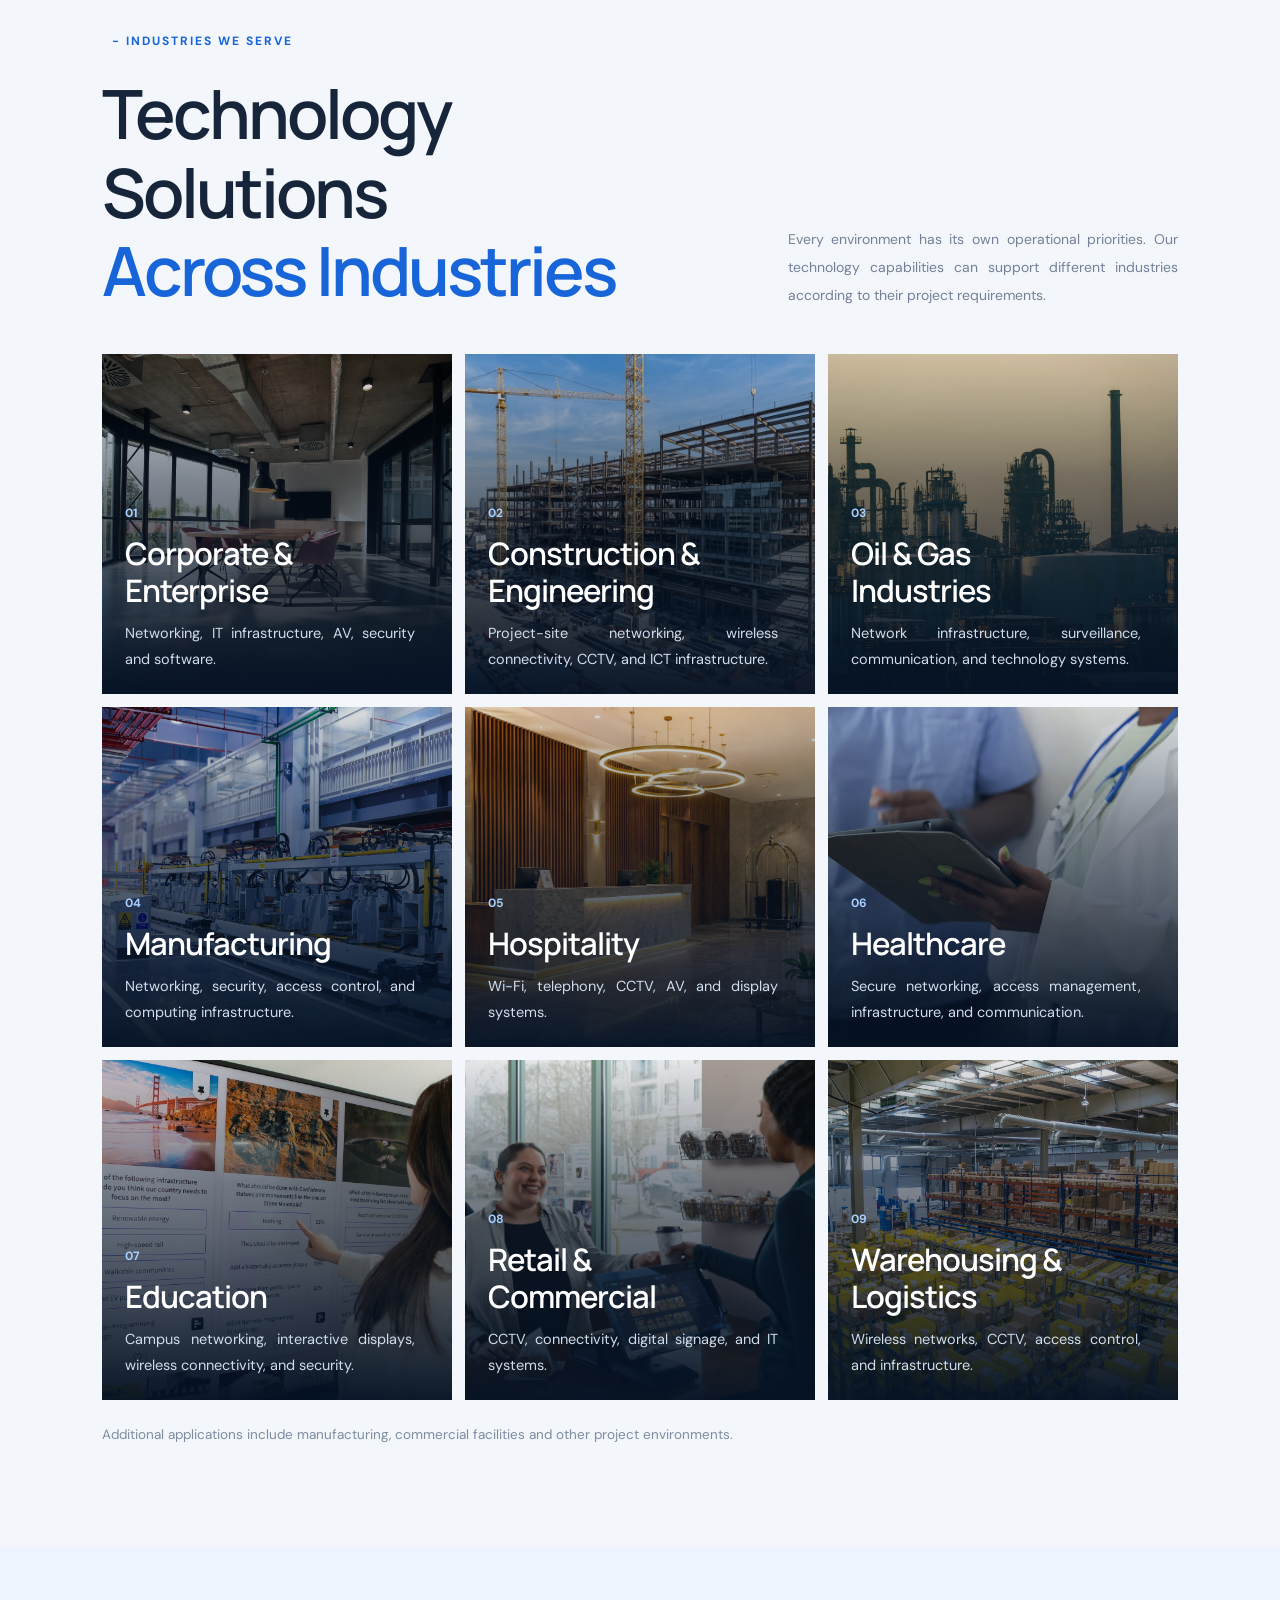
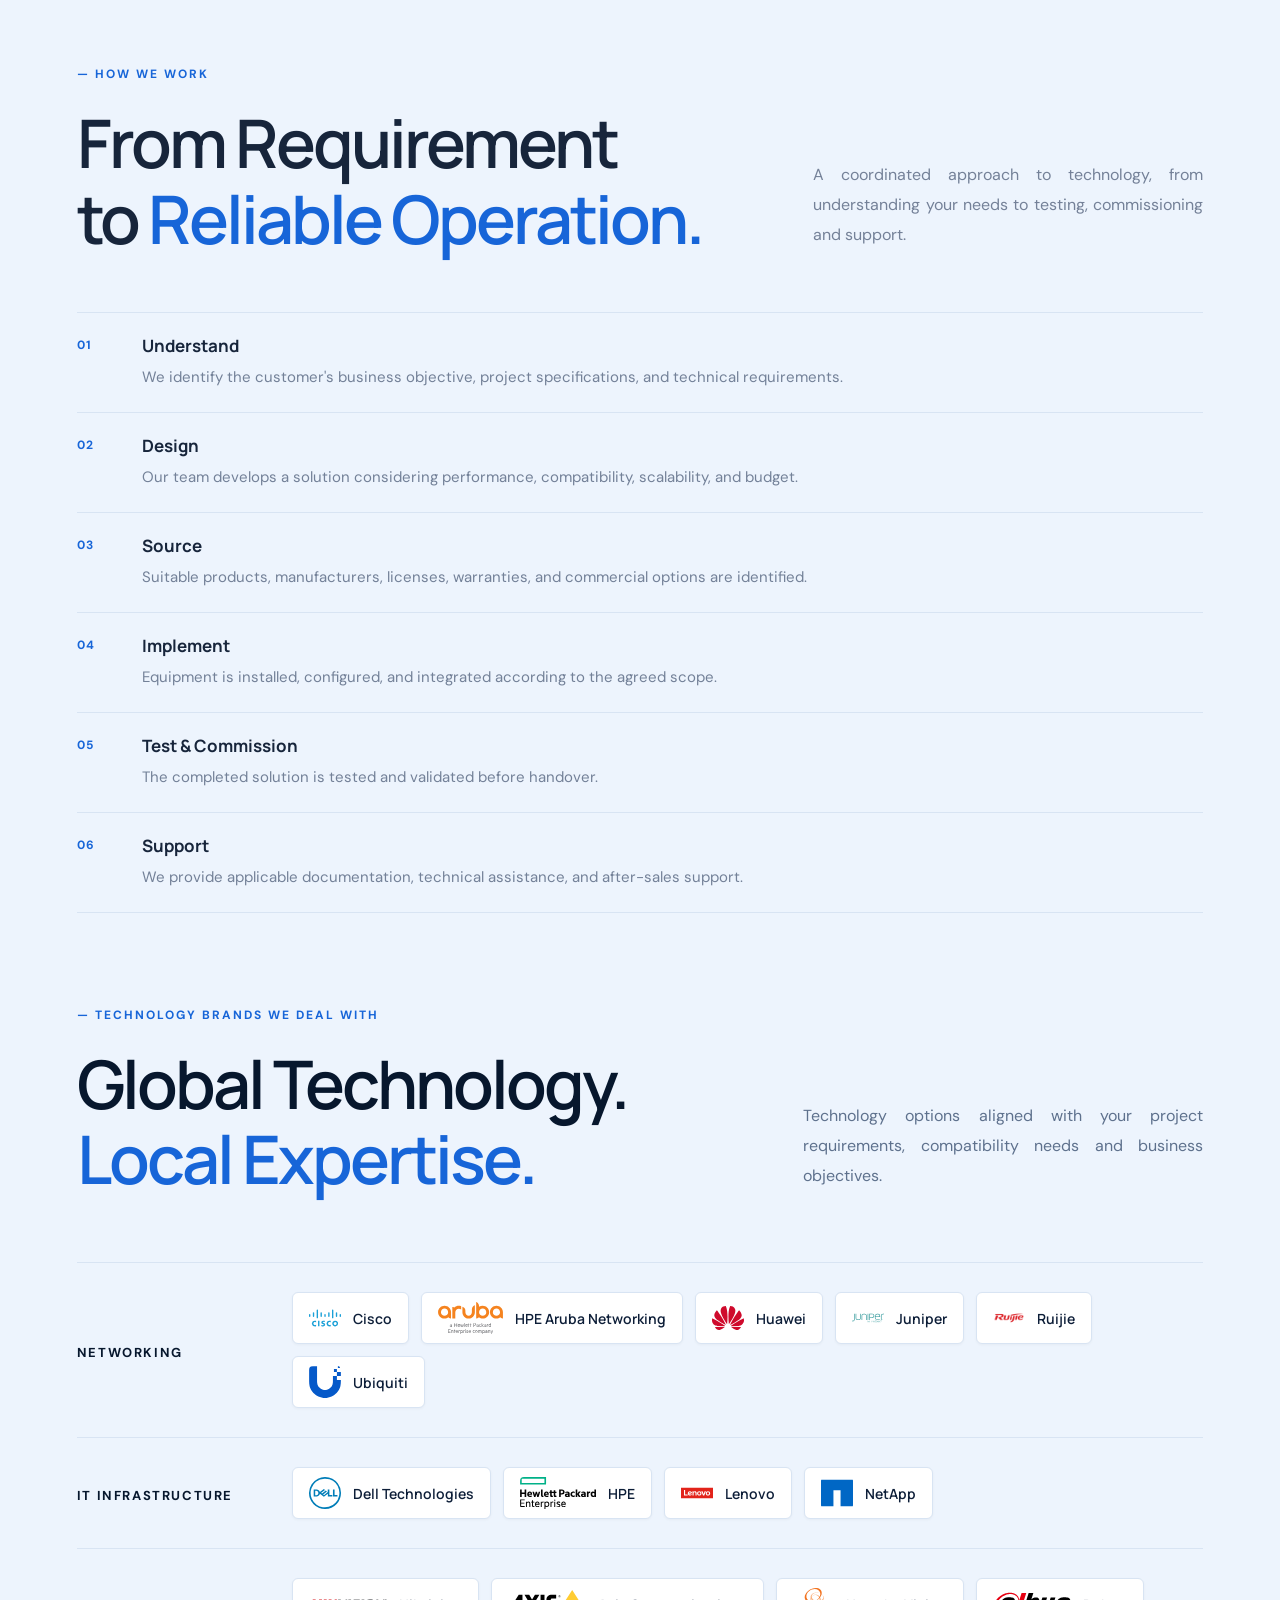
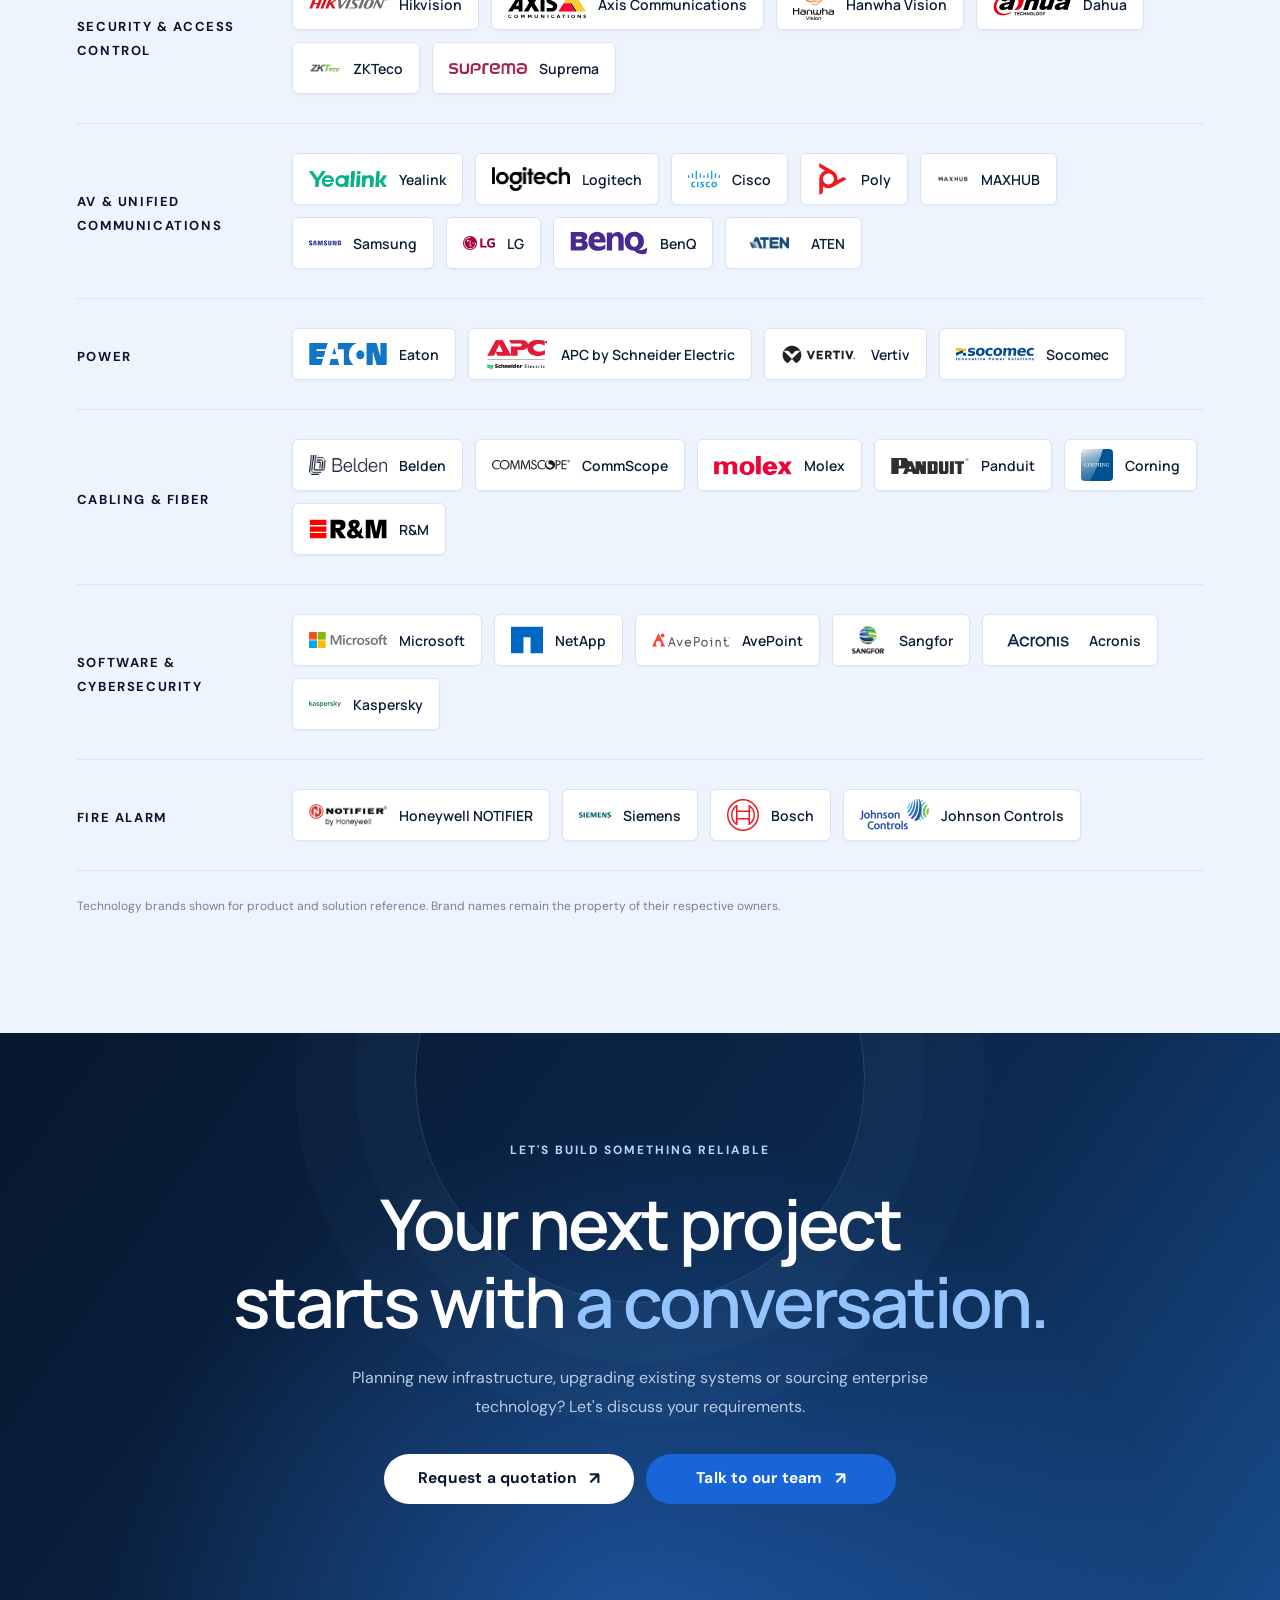
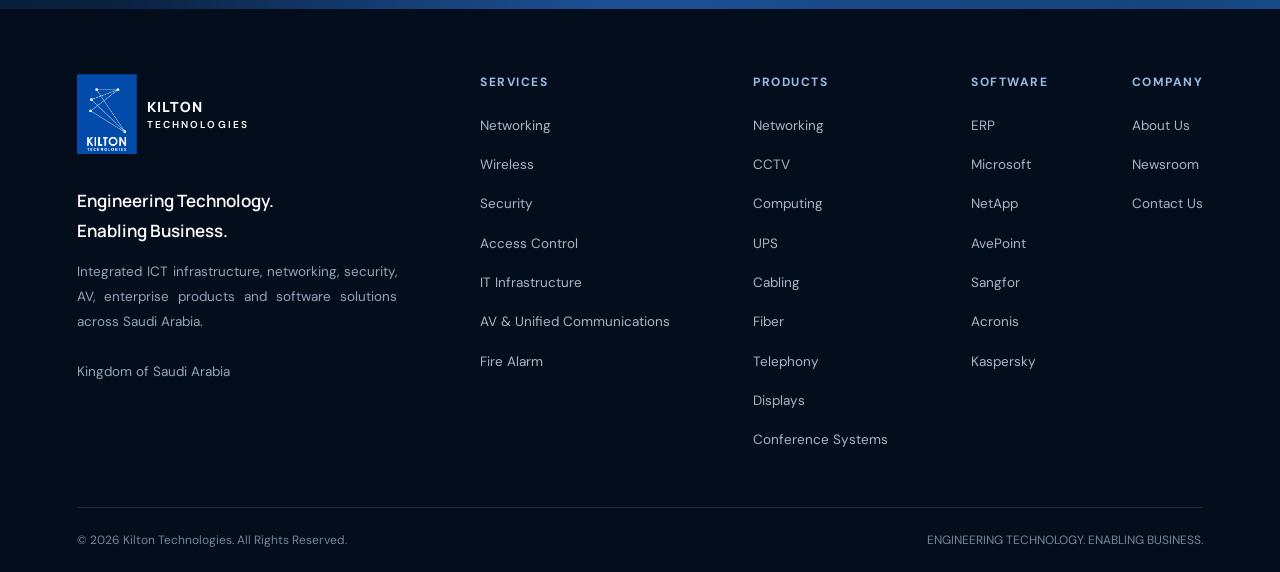
==== commit 08078727: "Rename Card 03 in Industries section to Oil & Gas Industries" ====
--- a/about.html
+++ b/about.html
@@ -376,7 +376,7 @@
 					<div class="industry-card oil-gas">
 						<div class="industry-content">
 							<span>03</span>
-							<h3>Oil & Gas &<br />Industrial</h3>
+							<h3>Oil & Gas <br />Industries</h3>
 							<p>
 								Network infrastructure, surveillance,
 								communication, and technology systems.
--- a/style.css
+++ b/style.css
@@ -485,6 +485,7 @@
 	font-size: 15.5px;
 	font-weight: 700;
 	letter-spacing: 0.2px;
+	line-height: 1;
 	transition:
 		transform 0.25s,
 		background 0.25s,
@@ -492,7 +493,11 @@
 }
 
 .button span {
+	display: inline-flex;
+	align-items: center;
+	justify-content: center;
 	font-size: 17px;
+	line-height: 1;
 	transition: transform 0.2s ease;
 }
 
@@ -1292,10 +1297,12 @@
 	color: #b8cbe3;
 	font-size: 16px;
 	line-height: 1.85;
+	text-align: center;
 }
 
 .contact-cta .hero-actions {
 	justify-content: center;
+	align-items: center;
 }
 
 .contact-cta .hero-actions .button {
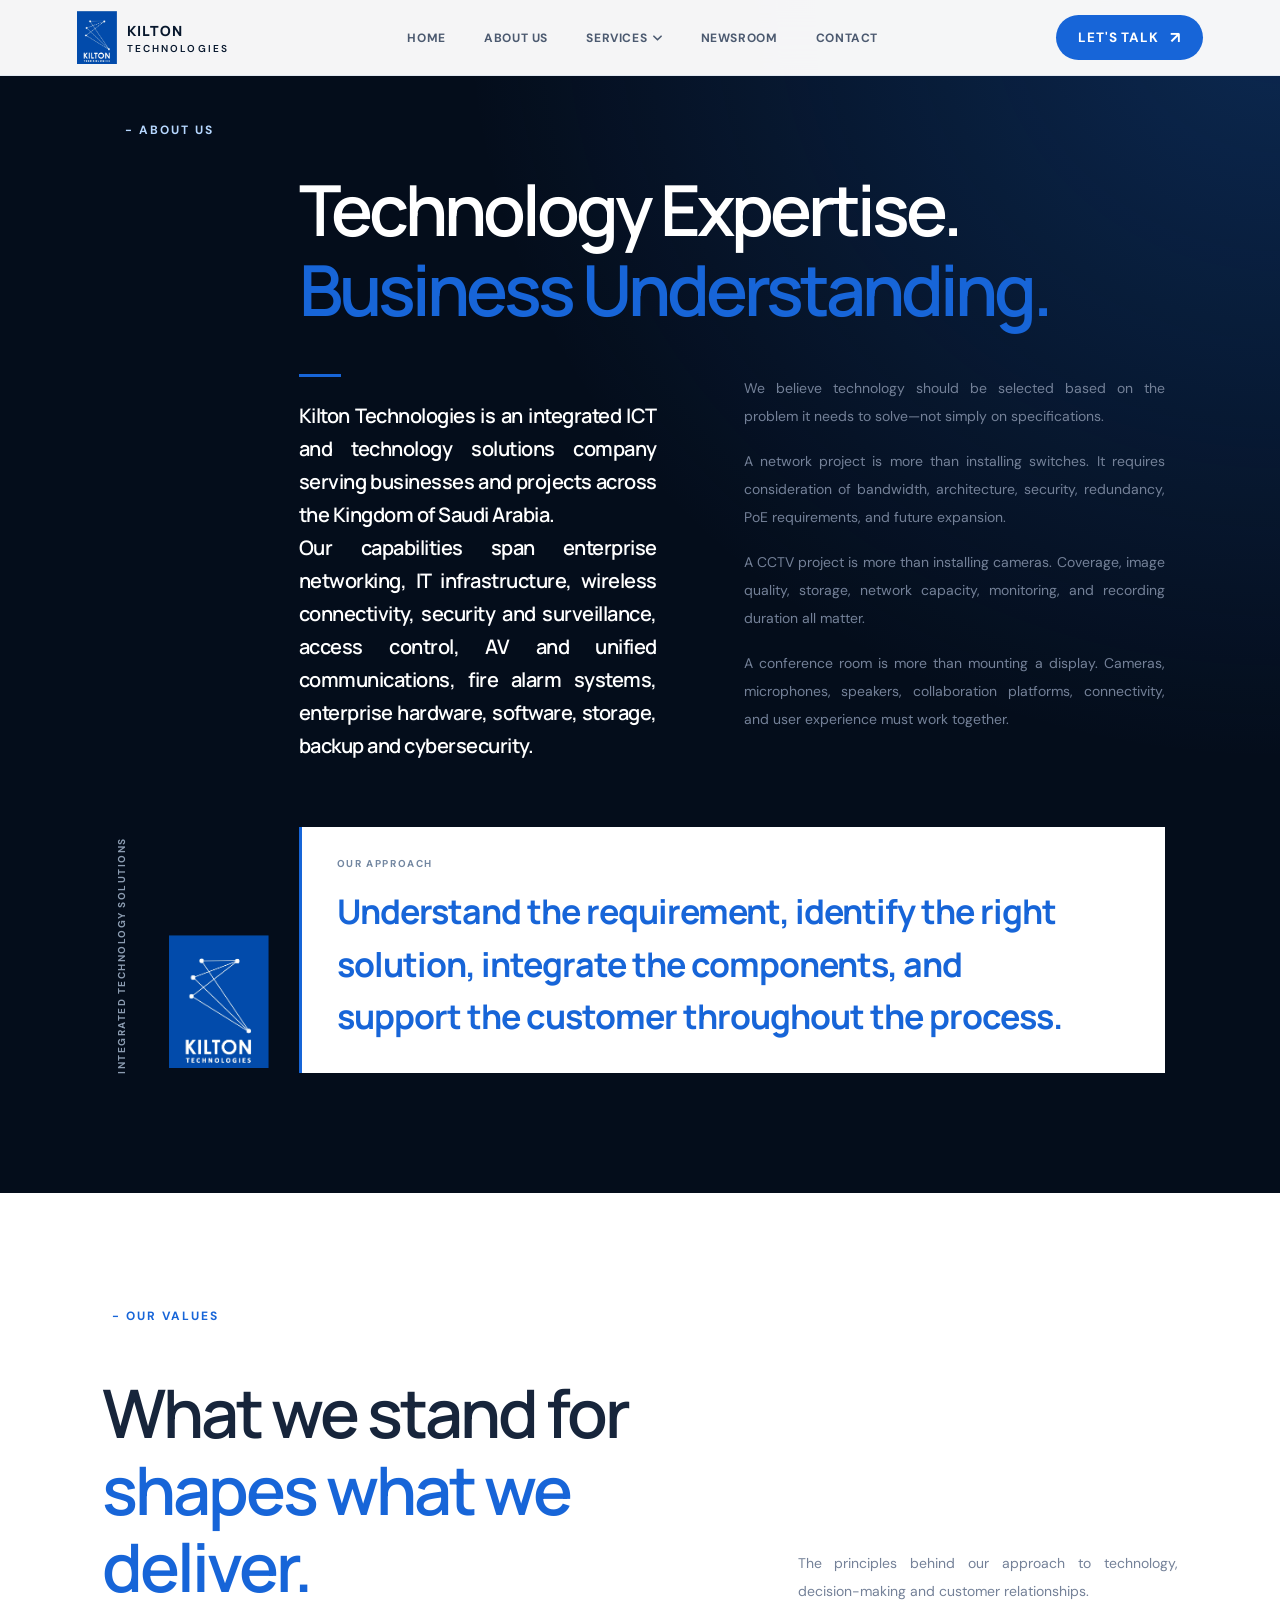
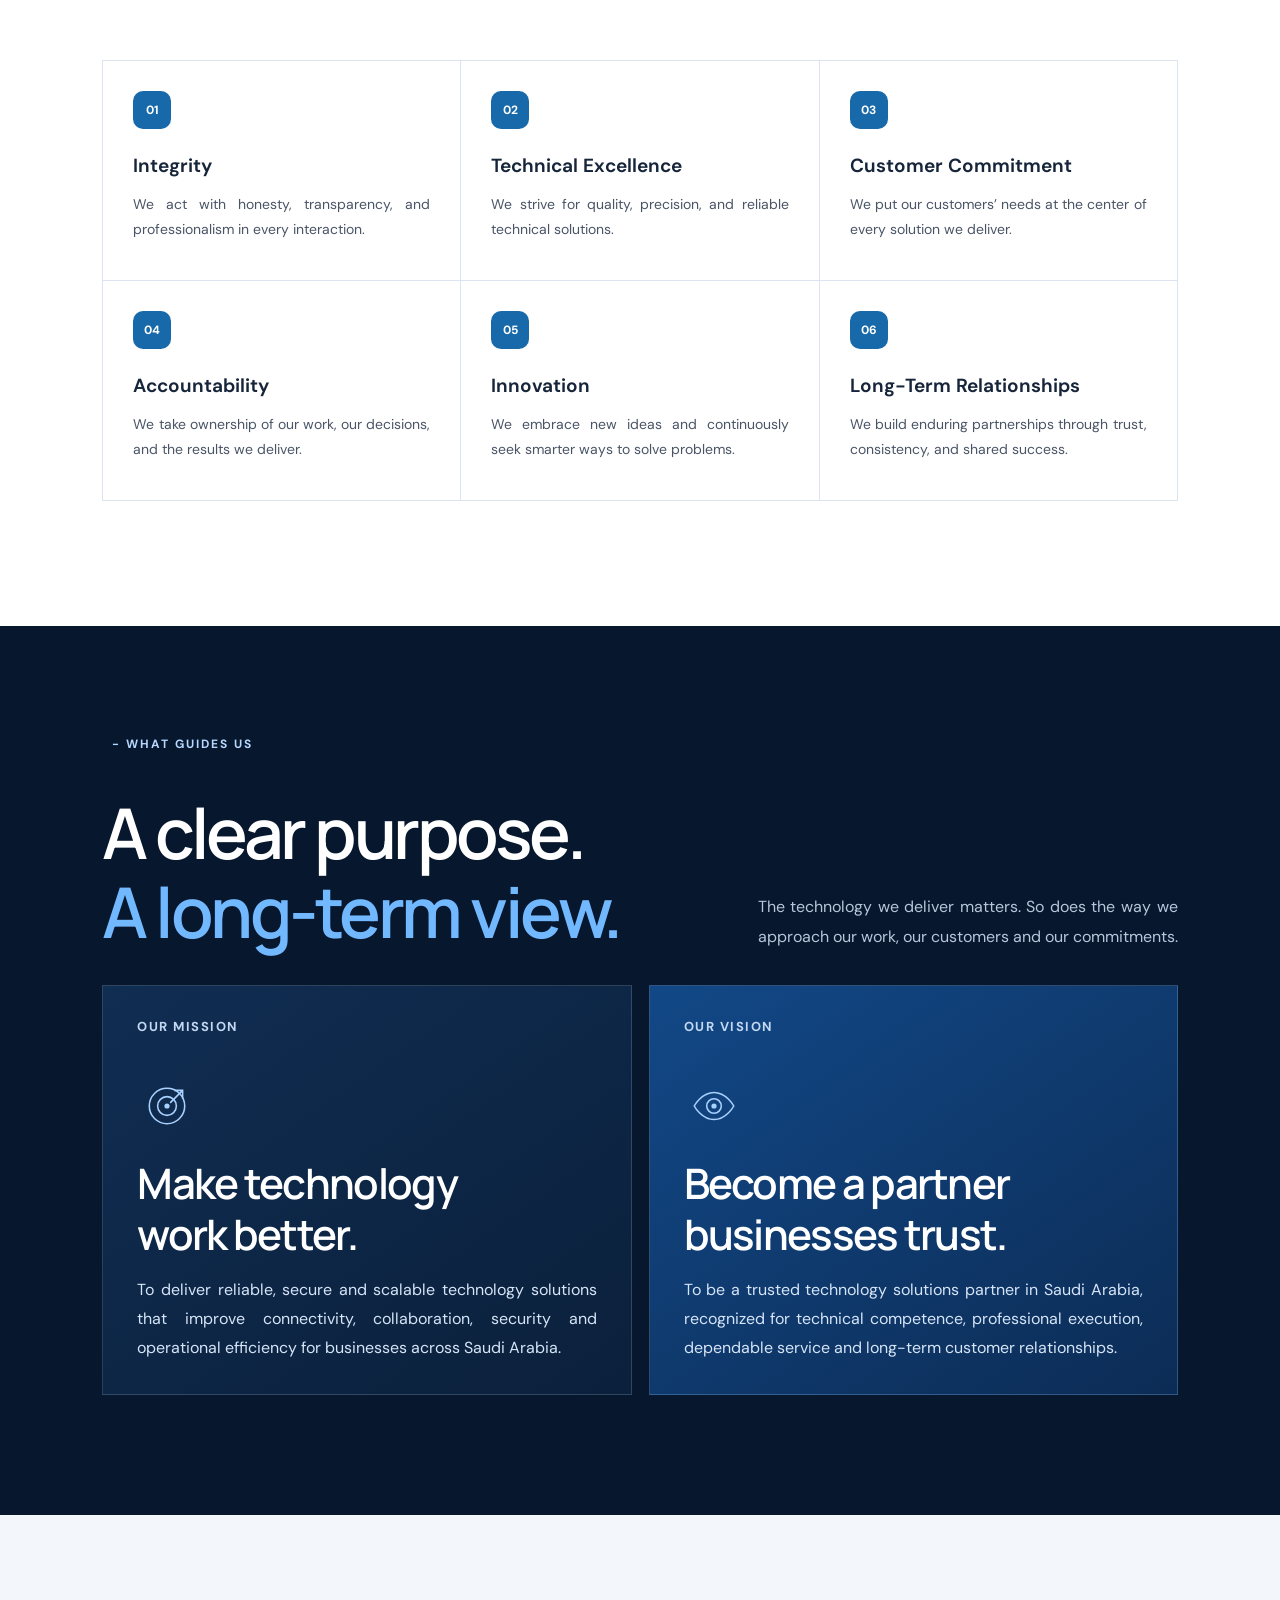
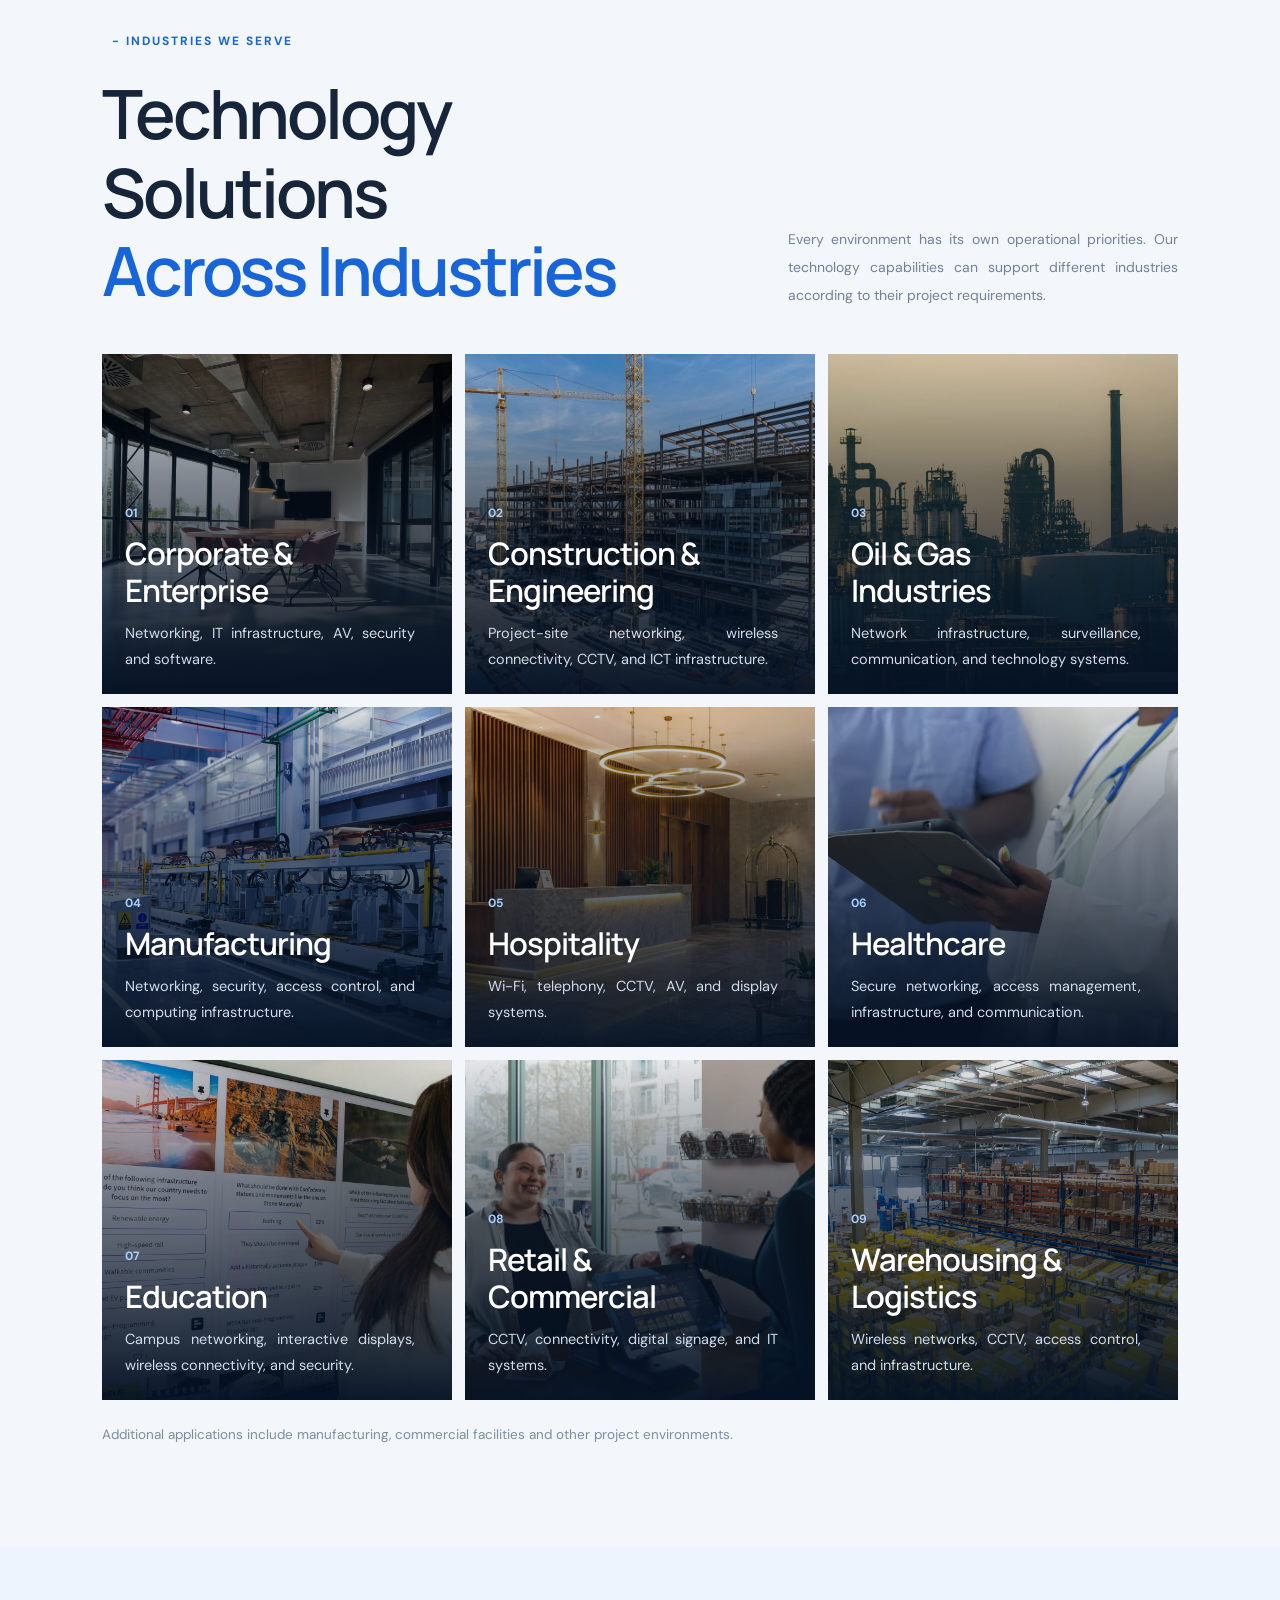
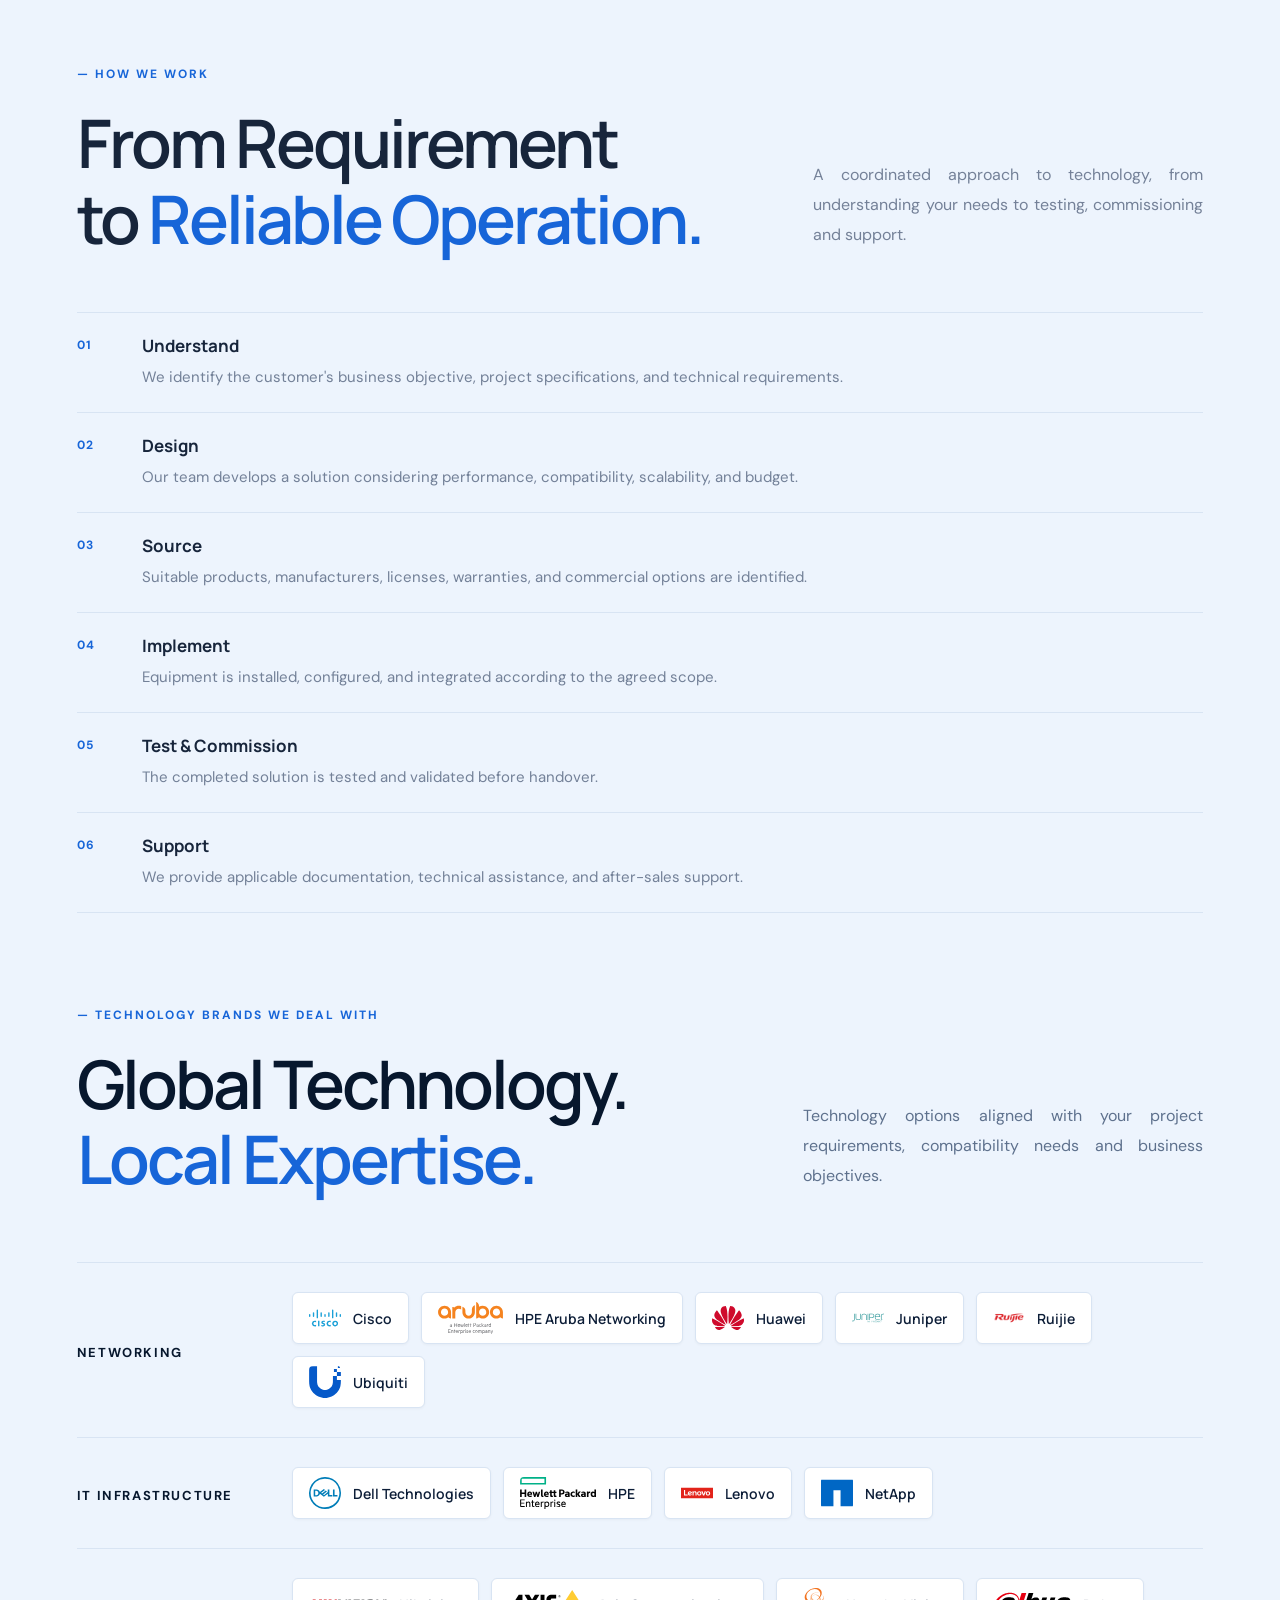
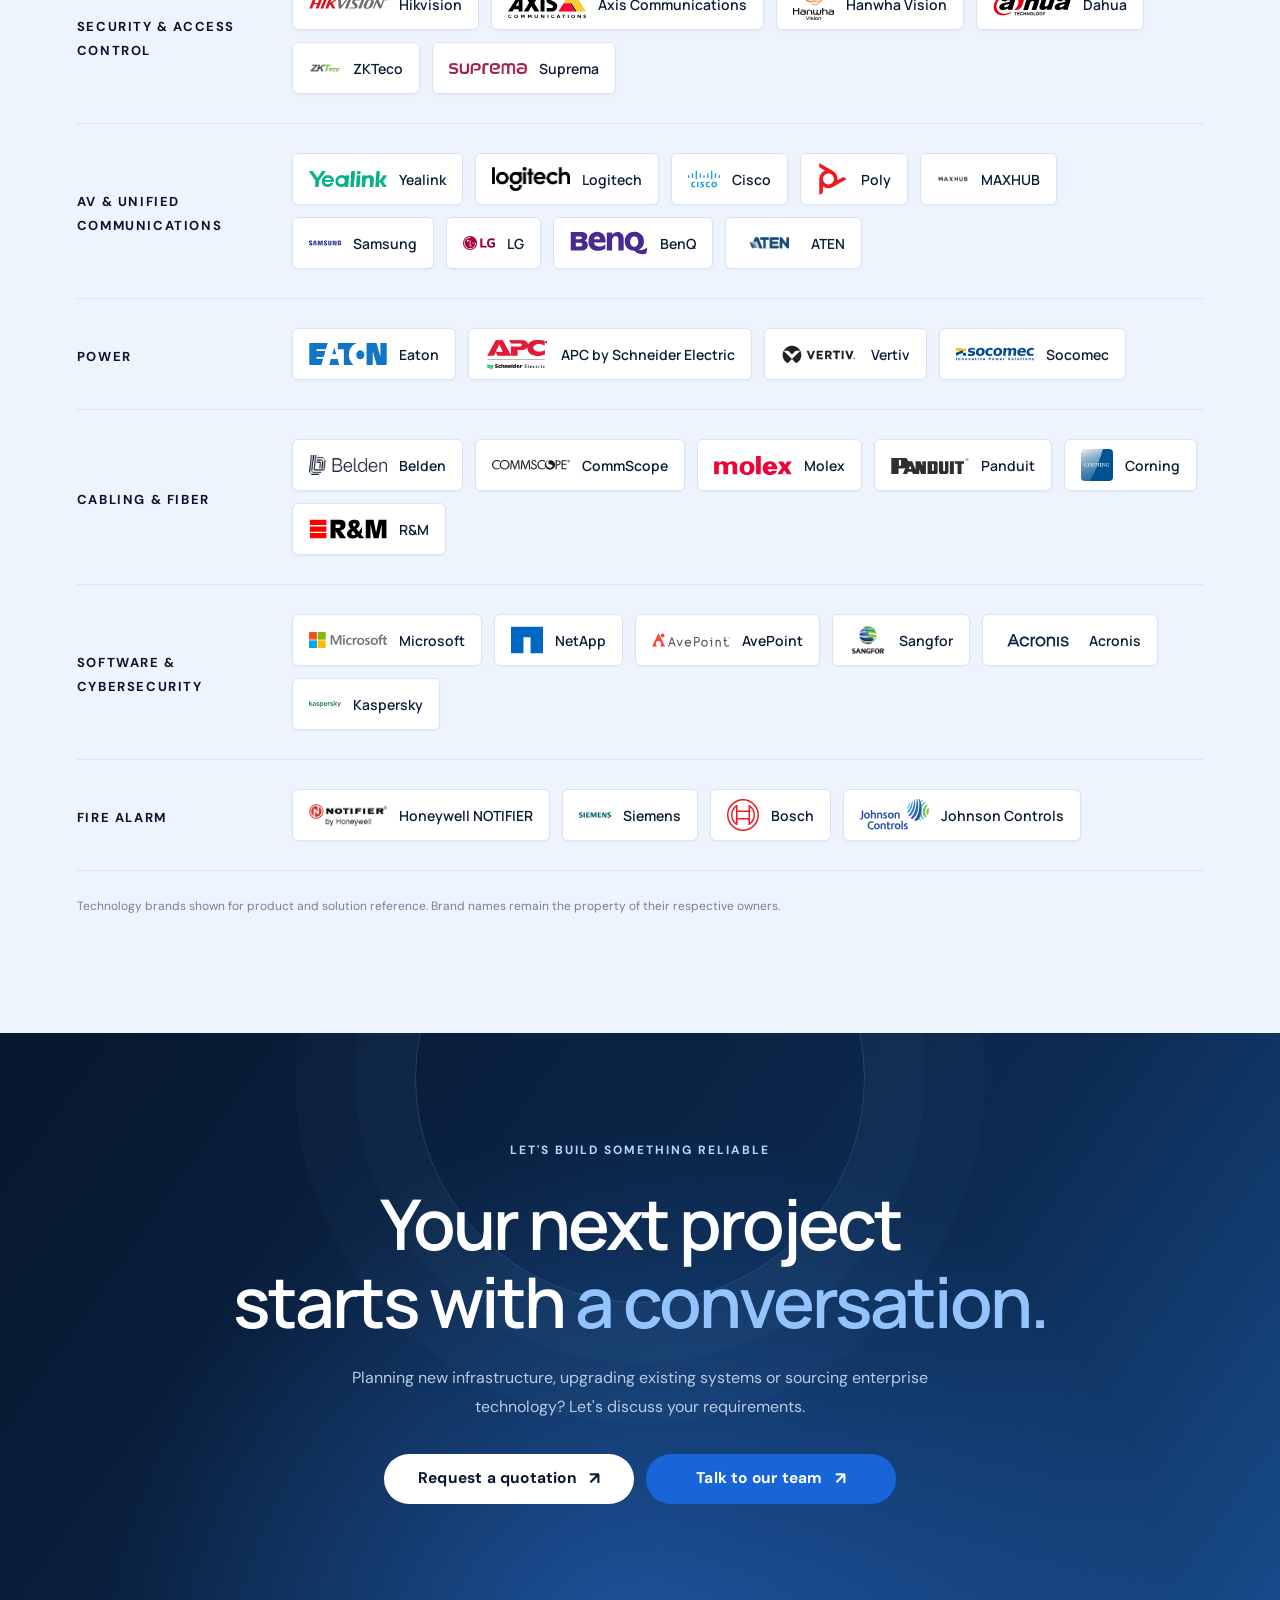
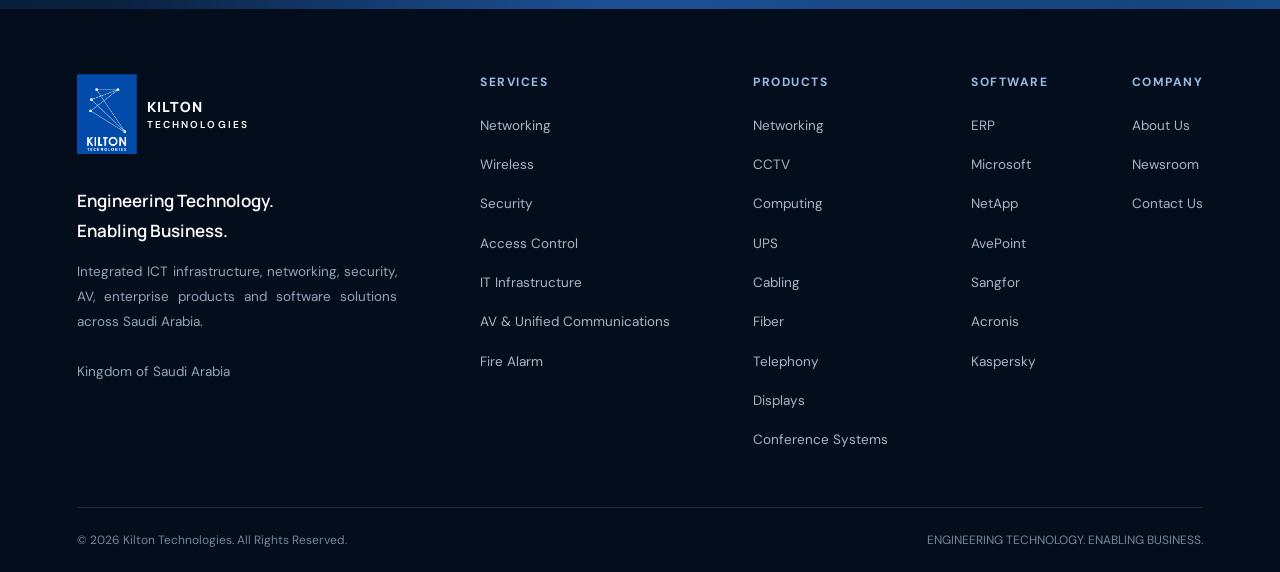
==== commit 603cb142: "Match About Us hero tag styling, color, and spacing to Newsroom and other pages" ====
--- a/about.html
+++ b/about.html
@@ -77,7 +77,9 @@
 		<main>
 			<section class="about-story" id="our-story">
 				<div class="story-side">
-					<span class="eyebrow"><span></span>- ABOUT US</span>
+					<div class="eyebrow light-eyebrow">
+						<span></span>- ABOUT US
+					</div>
 					<div class="story-side-bottom">
 						<span class="story-vertical"
 							>INTEGRATED TECHNOLOGY SOLUTIONS</span
--- a/style.css
+++ b/style.css
@@ -1417,7 +1417,6 @@
 .story-side .eyebrow {
 	align-items: flex-start;
 	line-height: 1.8;
-	color: white;
 }
 
 .story-side-bottom {
@@ -1926,7 +1925,7 @@
 }
 
 .hospitality::before {
-	background-image: url("./assets/hospitality.webp");
+	background-image: url("./assets/hotel-lobby.webp");
 }
 
 .healthcare::before {
@@ -4402,17 +4401,21 @@
 
 	.about-story {
 		grid-template-columns: 1fr;
-		padding: 78px 6%;
+		padding: 95px 6% 80px;
 	}
 
 	.story-side {
 		min-height: auto;
-		margin-bottom: 34px;
+		margin-bottom: 0;
 		padding: 0;
 	}
 
 	.story-side-bottom {
 		display: none;
+	}
+
+	.story-main {
+		margin-top: 27px;
 	}
 
 	.story-main h2 {
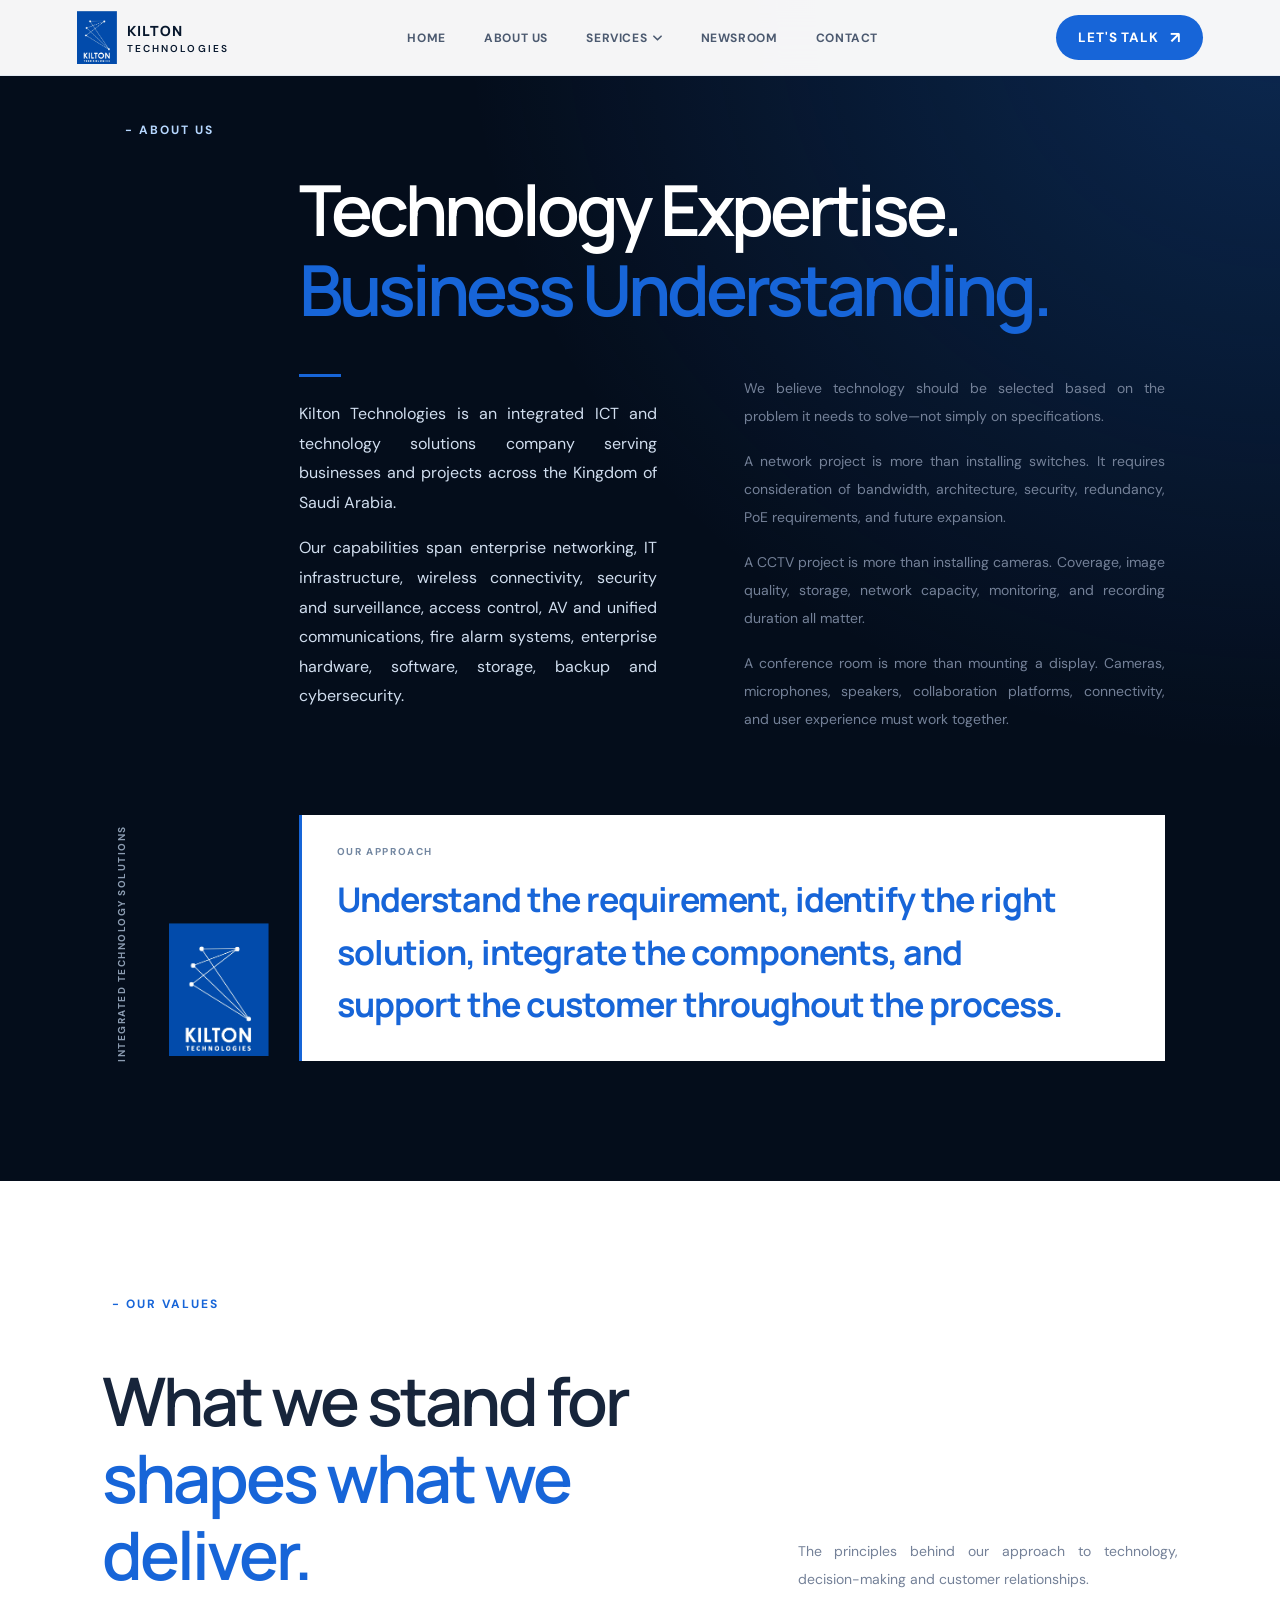
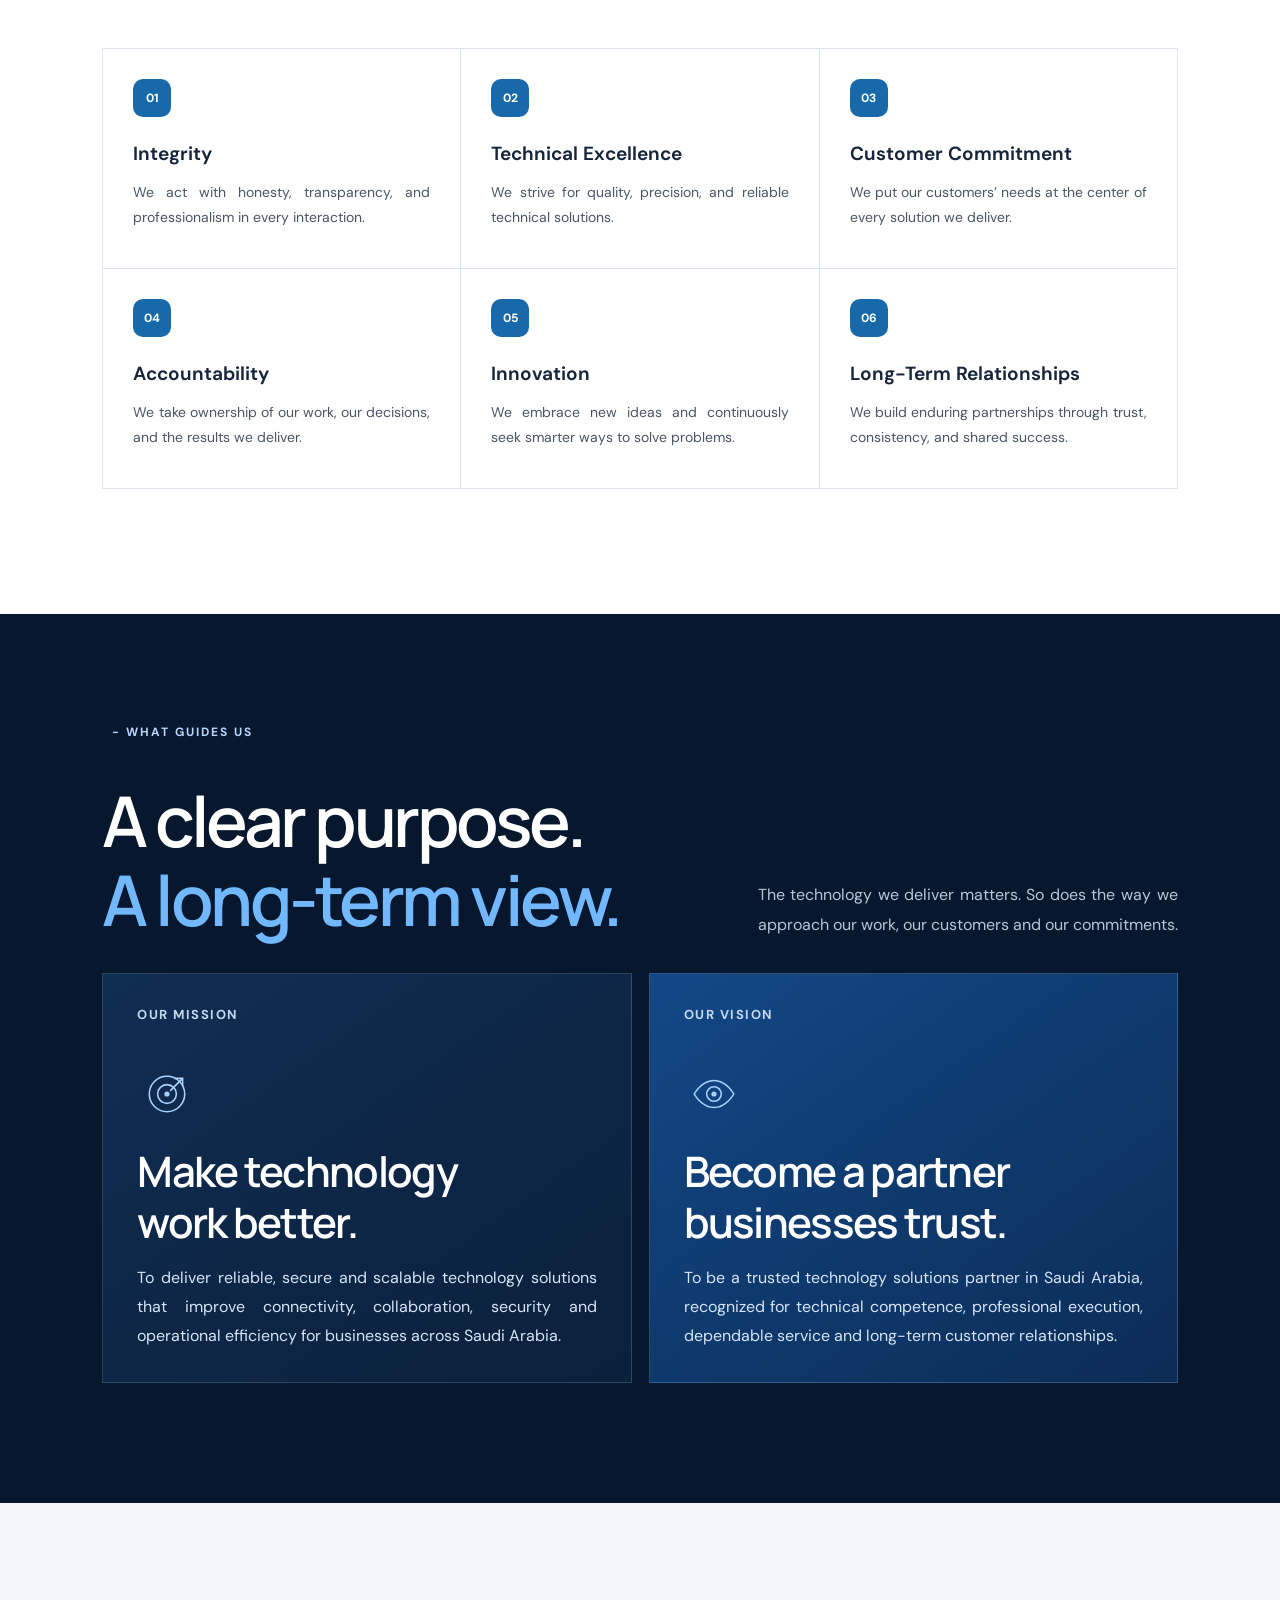
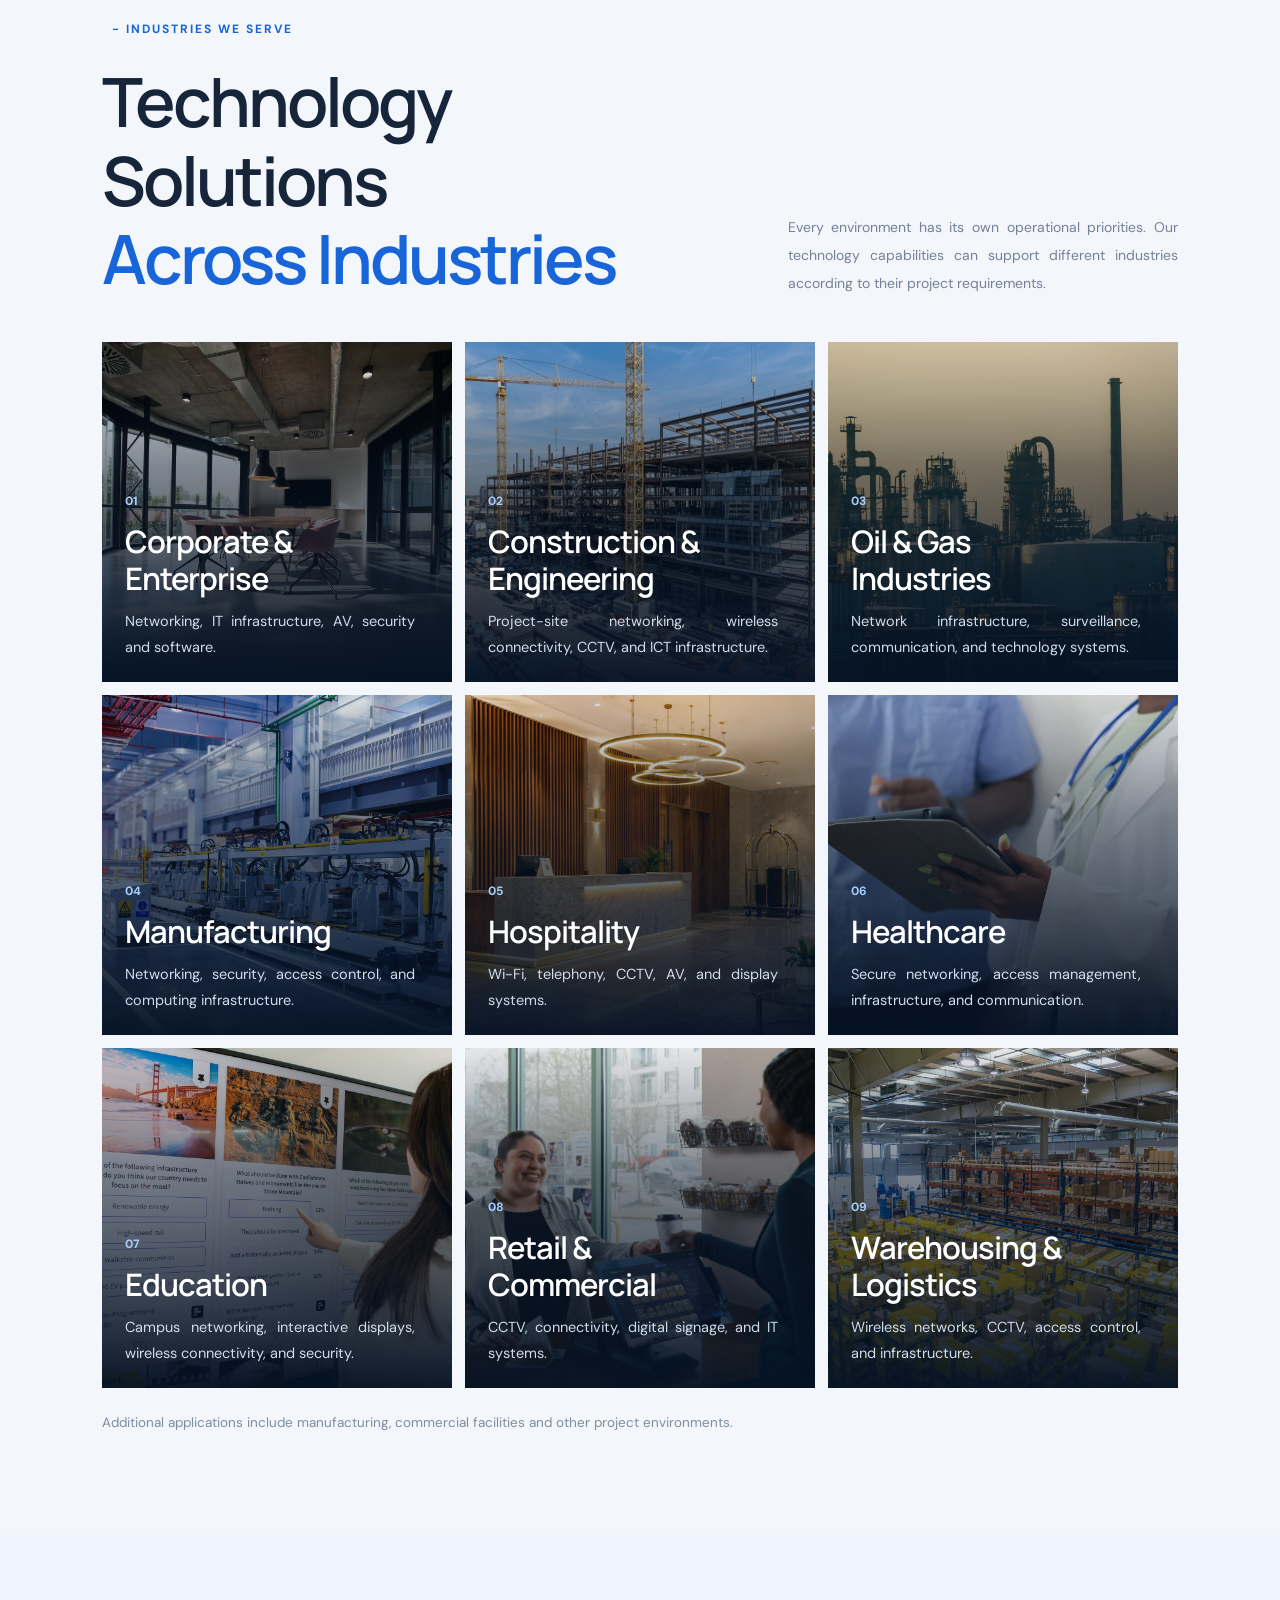
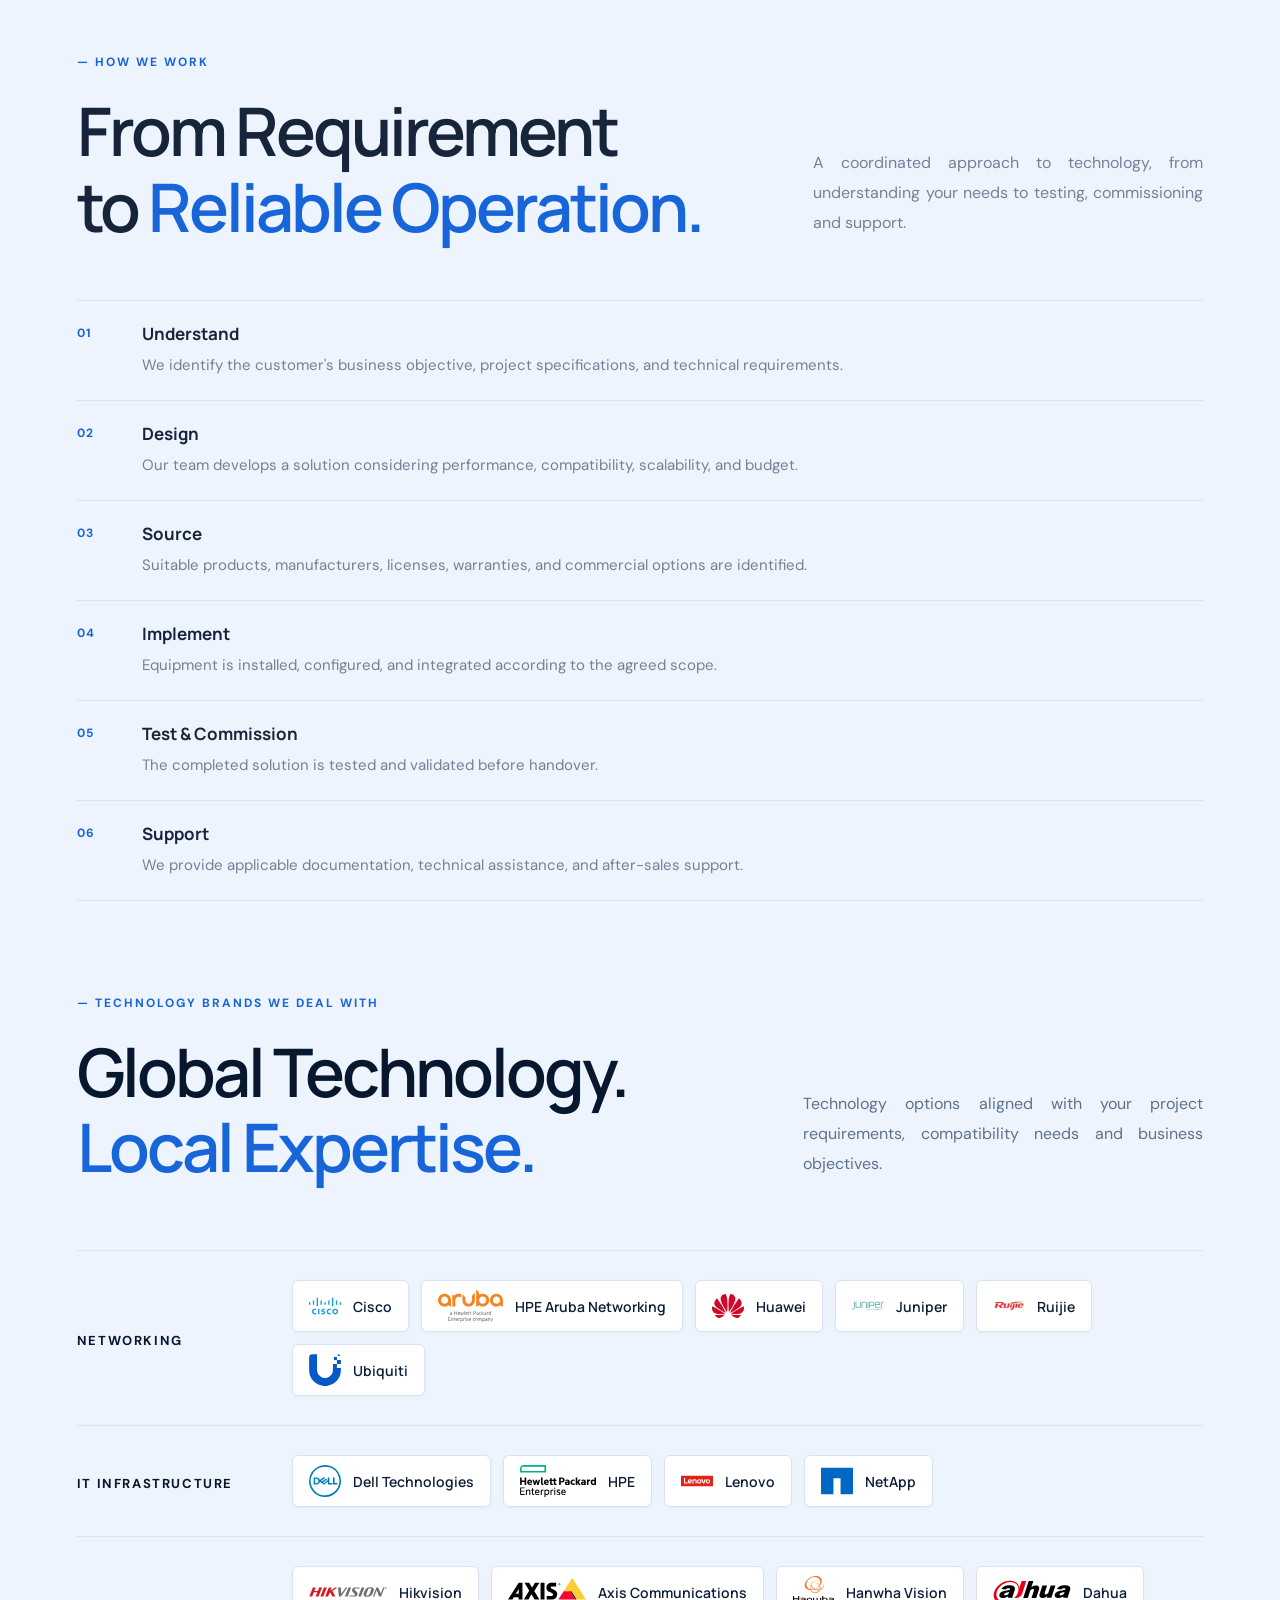
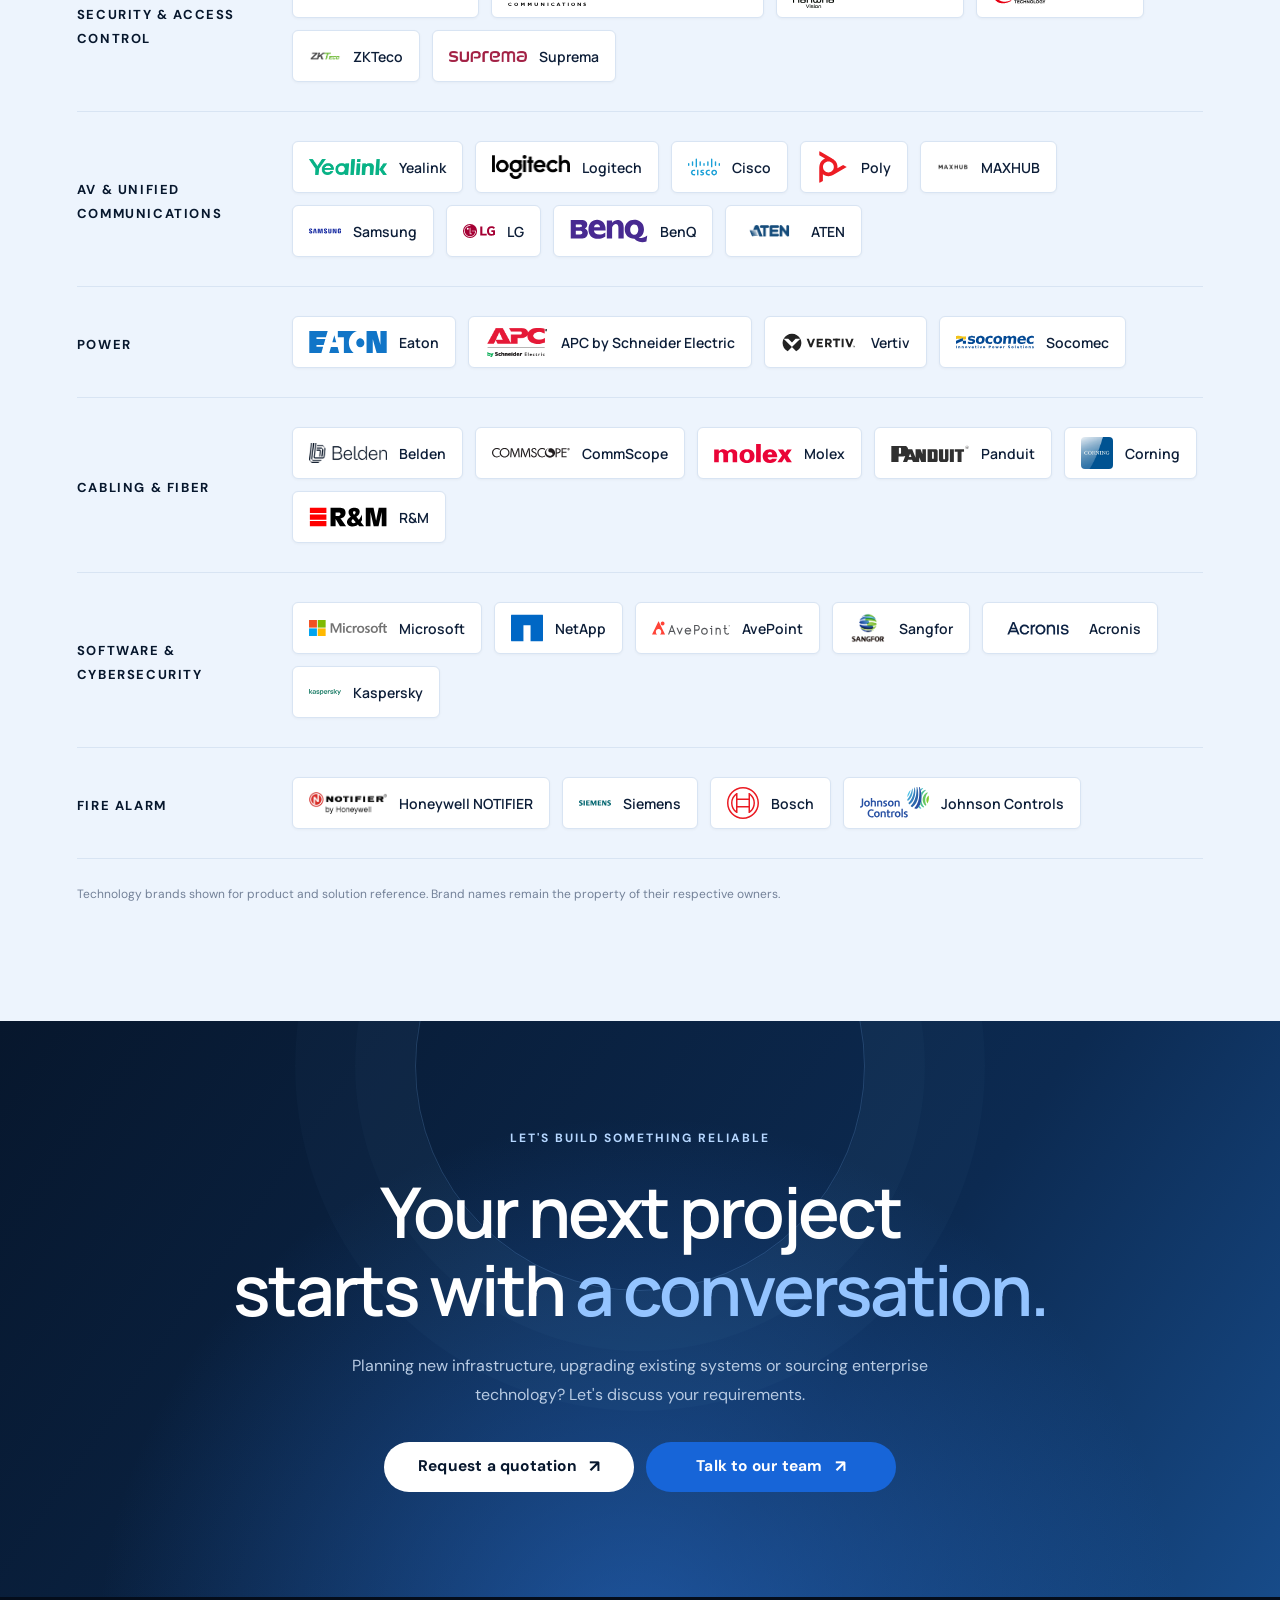
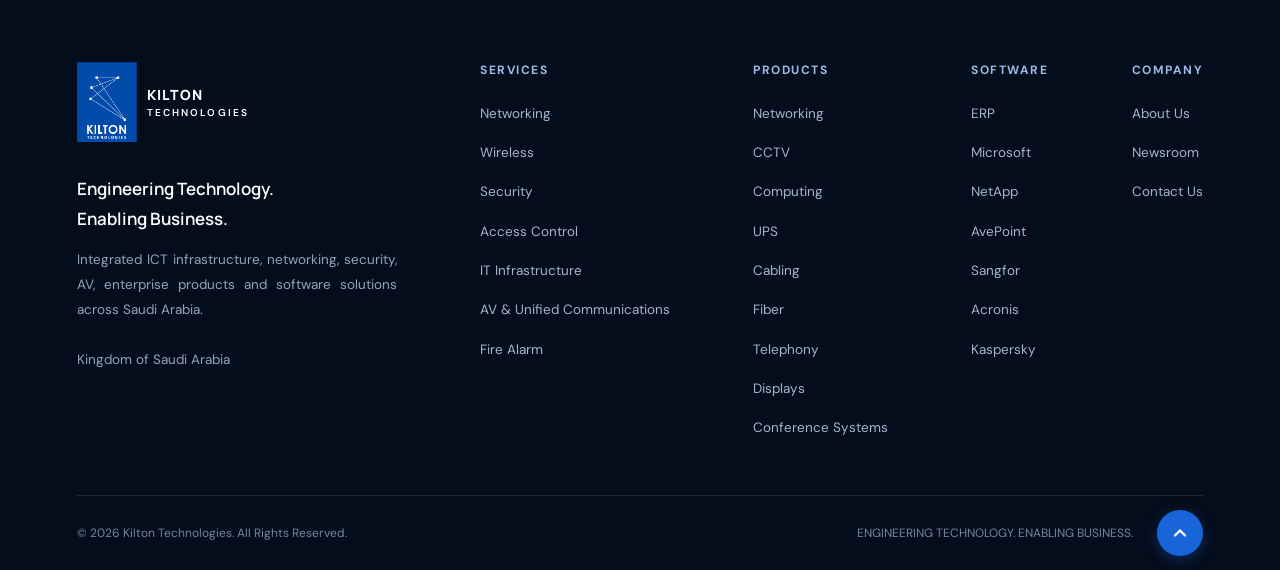
==== commit e290bf42: "Add circular back-to-top button on footer in website blue" ====
--- a/about.html
+++ b/about.html
@@ -762,11 +762,42 @@
 
 			<div class="footer-bottom">
 				<span>© 2026 Kilton Technologies. All Rights Reserved.</span>
-				<span>ENGINEERING TECHNOLOGY. ENABLING BUSINESS.</span>
+				<div class="footer-bottom-right">
+					<span>ENGINEERING TECHNOLOGY. ENABLING BUSINESS.</span>
+					<button
+						type="button"
+						class="back-to-top"
+						id="backToTop"
+						aria-label="Back to top"
+						title="Back to top"
+						onclick="window.scrollTo({ top: 0, behavior: 'smooth' });"
+					>
+						<svg
+							width="20"
+							height="20"
+							viewBox="0 0 24 24"
+							fill="none"
+							stroke="currentColor"
+							stroke-width="2.8"
+							stroke-linecap="round"
+							stroke-linejoin="round"
+							aria-hidden="true"
+						>
+							<polyline points="18 15 12 9 6 15"></polyline>
+						</svg>
+					</button>
+				</div>
 			</div>
 		</footer>
 
 		<script>
+			const backToTopBtn = document.getElementById("backToTop");
+			if (backToTopBtn) {
+				backToTopBtn.addEventListener("click", () => {
+					window.scrollTo({ top: 0, behavior: "smooth" });
+				});
+			}
+
 			const menuToggle = document.querySelector(".menu-toggle");
 			const navigation = document.querySelector(".nav");
 			const dropdownTrigger = document.querySelector(".dropdown-trigger");
--- a/style.css
+++ b/style.css
@@ -592,7 +592,8 @@
 }
 
 .intro-text > p {
-	font-size: 20px;
+	font-size: 16px;
+	line-height: 1.85;
 	color: #9eafc5;
 }
 
@@ -1374,7 +1375,7 @@
 }
 
 .footer-bottom {
-	min-height: 65px;
+	min-height: 75px;
 	display: flex;
 	align-items: center;
 	justify-content: space-between;
@@ -1383,6 +1384,45 @@
 	color: #75869e;
 	font-size: 12px;
 	line-height: 1.8;
+}
+
+.footer-bottom-right {
+	display: flex;
+	align-items: center;
+	gap: 24px;
+}
+
+.back-to-top {
+	display: inline-flex;
+	align-items: center;
+	justify-content: center;
+	width: 46px;
+	height: 46px;
+	border-radius: 50%;
+	background: var(--blue);
+	color: #ffffff;
+	border: none;
+	cursor: pointer;
+	box-shadow: 0 4px 14px rgba(23, 101, 216, 0.35);
+	transition: background 0.25s ease, transform 0.25s ease, box-shadow 0.25s ease;
+	flex-shrink: 0;
+}
+
+.back-to-top:hover {
+	background: #1e75f0;
+	transform: translateY(-3px);
+	box-shadow: 0 8px 22px rgba(23, 101, 216, 0.5);
+}
+
+.back-to-top:active {
+	transform: translateY(-1px);
+	background: #1354b5;
+}
+
+.back-to-top svg {
+	width: 20px;
+	height: 20px;
+	display: block;
 }
 
 .footer-bottom a {
@@ -1479,12 +1519,17 @@
 }
 
 .story-lead p {
-	margin: 0;
-	font-family: "Manrope", sans-serif;
-	font-size: 20px;
-	font-weight: 600;
-	line-height: 1.65;
-	letter-spacing: -0.5px;
+	margin: 0 0 16px;
+	font-family: var(--font);
+	font-size: 16px;
+	font-weight: 400;
+	line-height: 1.85;
+	letter-spacing: normal;
+	color: #d1deef;
+}
+
+.story-lead p:last-child {
+	margin-bottom: 0;
 }
 
 .story-description p {
@@ -4162,6 +4207,15 @@
 		width: auto;
 		height: 300px;
 	}
+
+	.intro-text {
+		gap: 20px;
+	}
+
+	.intro-text > p {
+		font-size: 13px;
+		line-height: 1.8;
+	}
 	.floating-card {
 		padding: 10px 12px;
 	}
@@ -4392,11 +4446,34 @@
 	}
 
 	.footer-bottom {
+		position: relative;
 		align-items: flex-start;
 		flex-direction: column;
 		justify-content: center;
-		gap: 10px;
-		padding: 20px 0;
+		gap: 8px;
+		padding: 20px 58px 20px 0;
+	}
+
+	.footer-bottom-right {
+		display: contents;
+	}
+
+	.back-to-top {
+		position: absolute;
+		right: 0;
+		top: 50%;
+		transform: translateY(-50%);
+		width: 42px;
+		height: 42px;
+	}
+
+	.back-to-top:hover {
+		transform: translateY(-50%);
+	}
+
+	.back-to-top svg {
+		width: 18px;
+		height: 18px;
 	}
 
 	.about-story {
@@ -4430,11 +4507,12 @@
 	}
 
 	.story-lead p {
-		font-size: 19px;
+		font-size: 13px;
+		line-height: 1.8;
 	}
 
 	.story-description p {
-		font-size: 14.5px;
+		font-size: 13px;
 		line-height: 1.8;
 	}
 
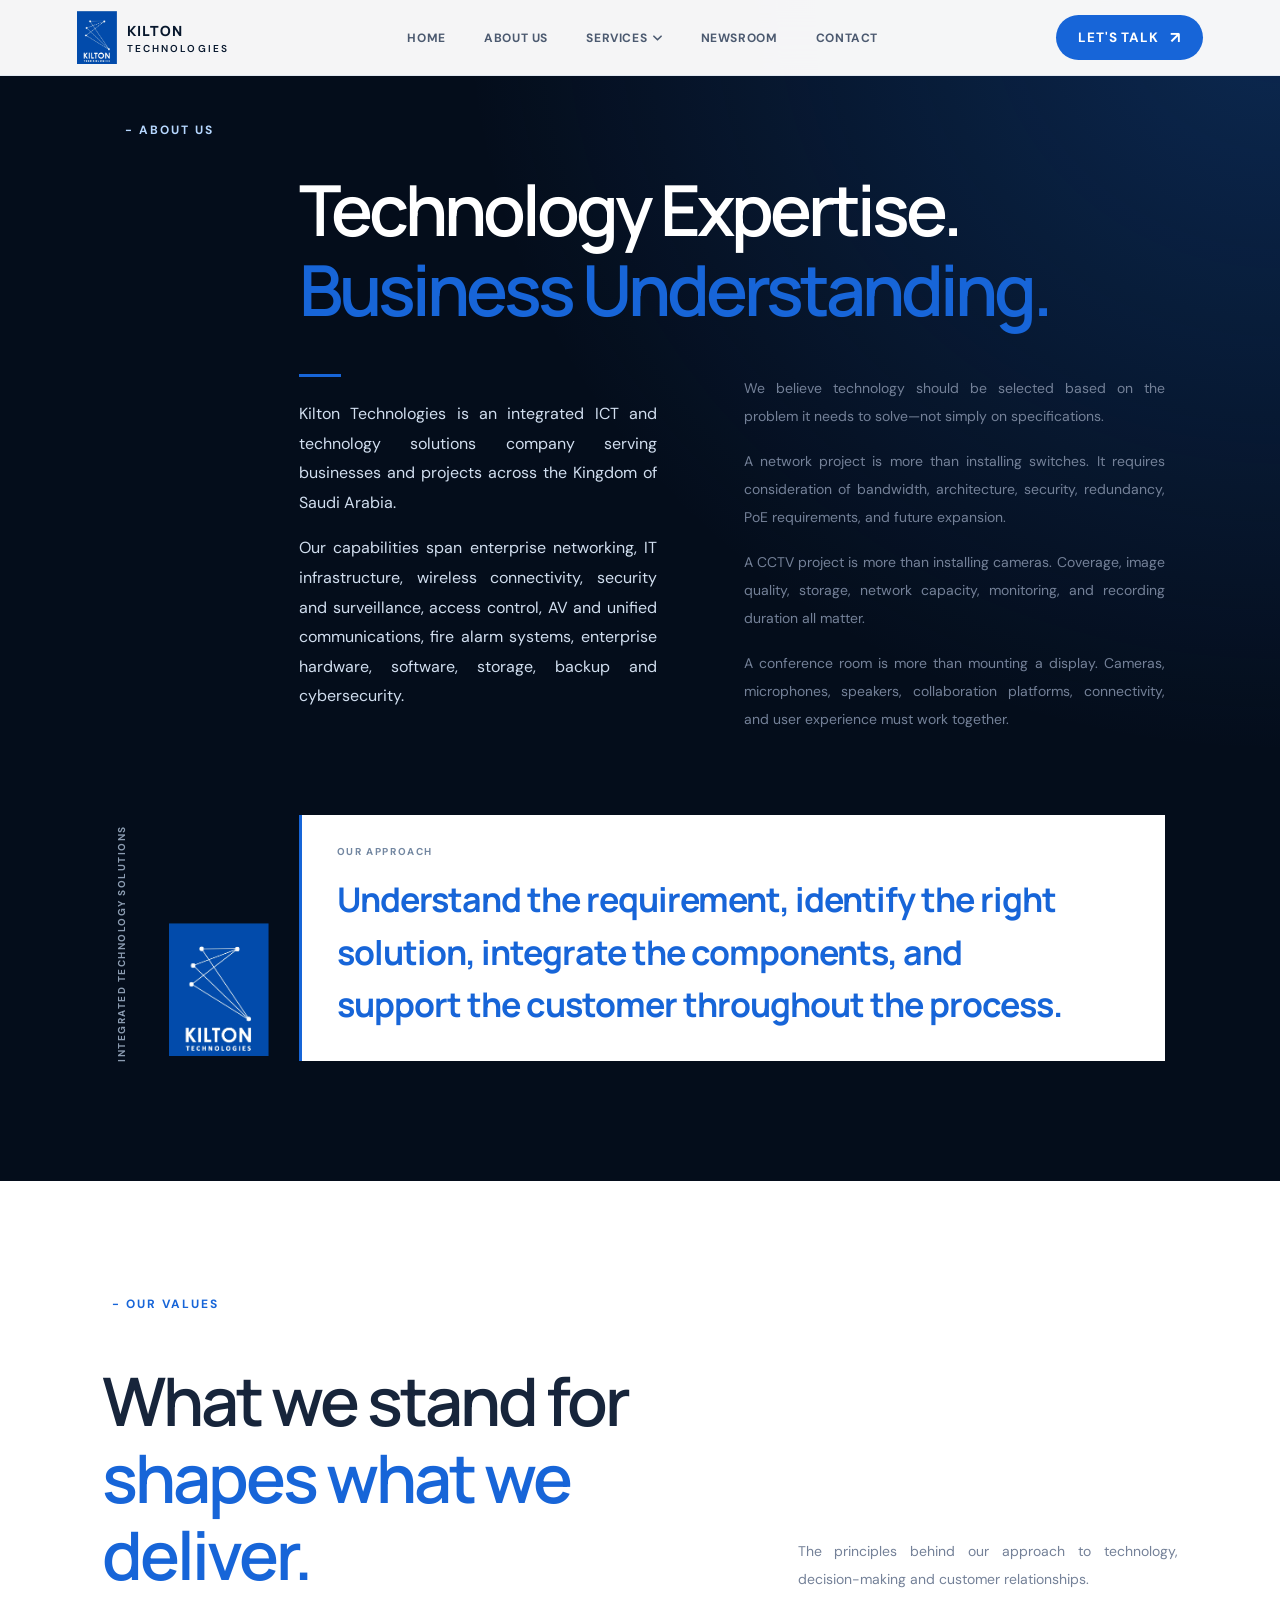
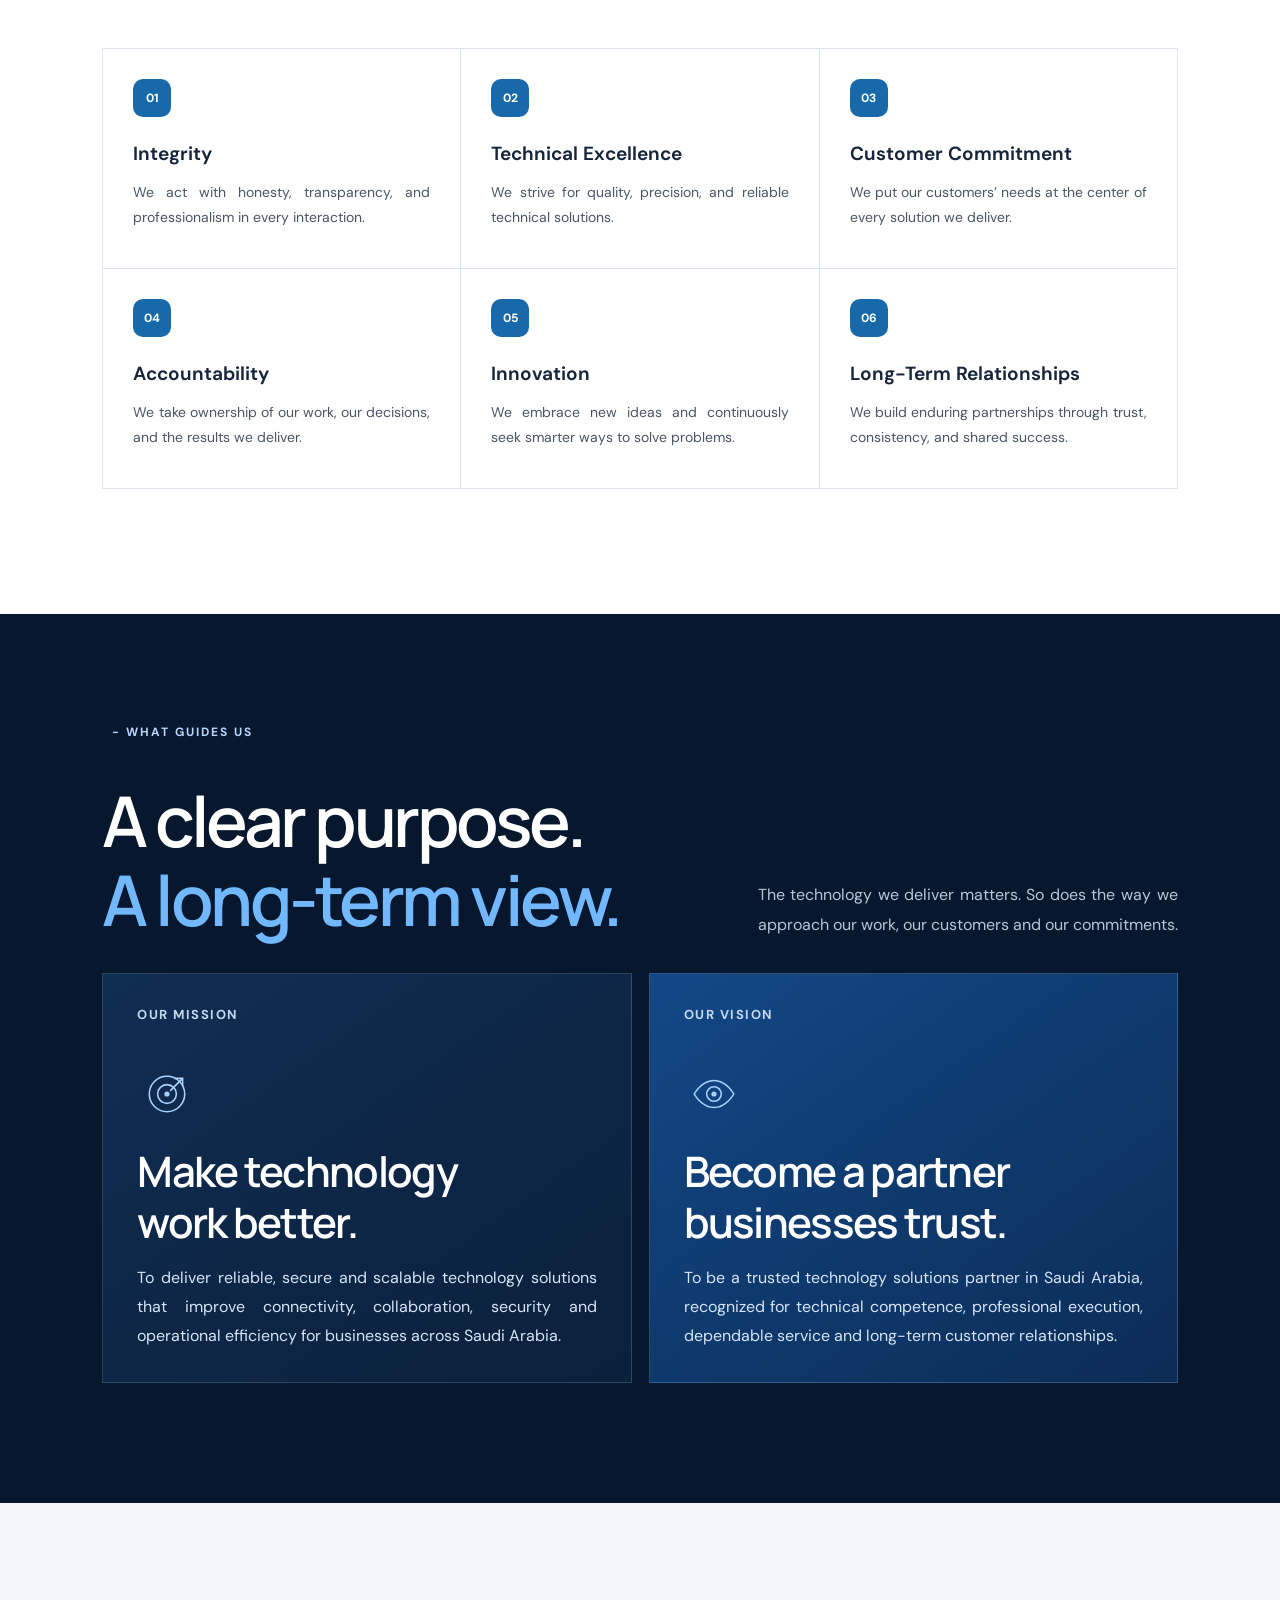
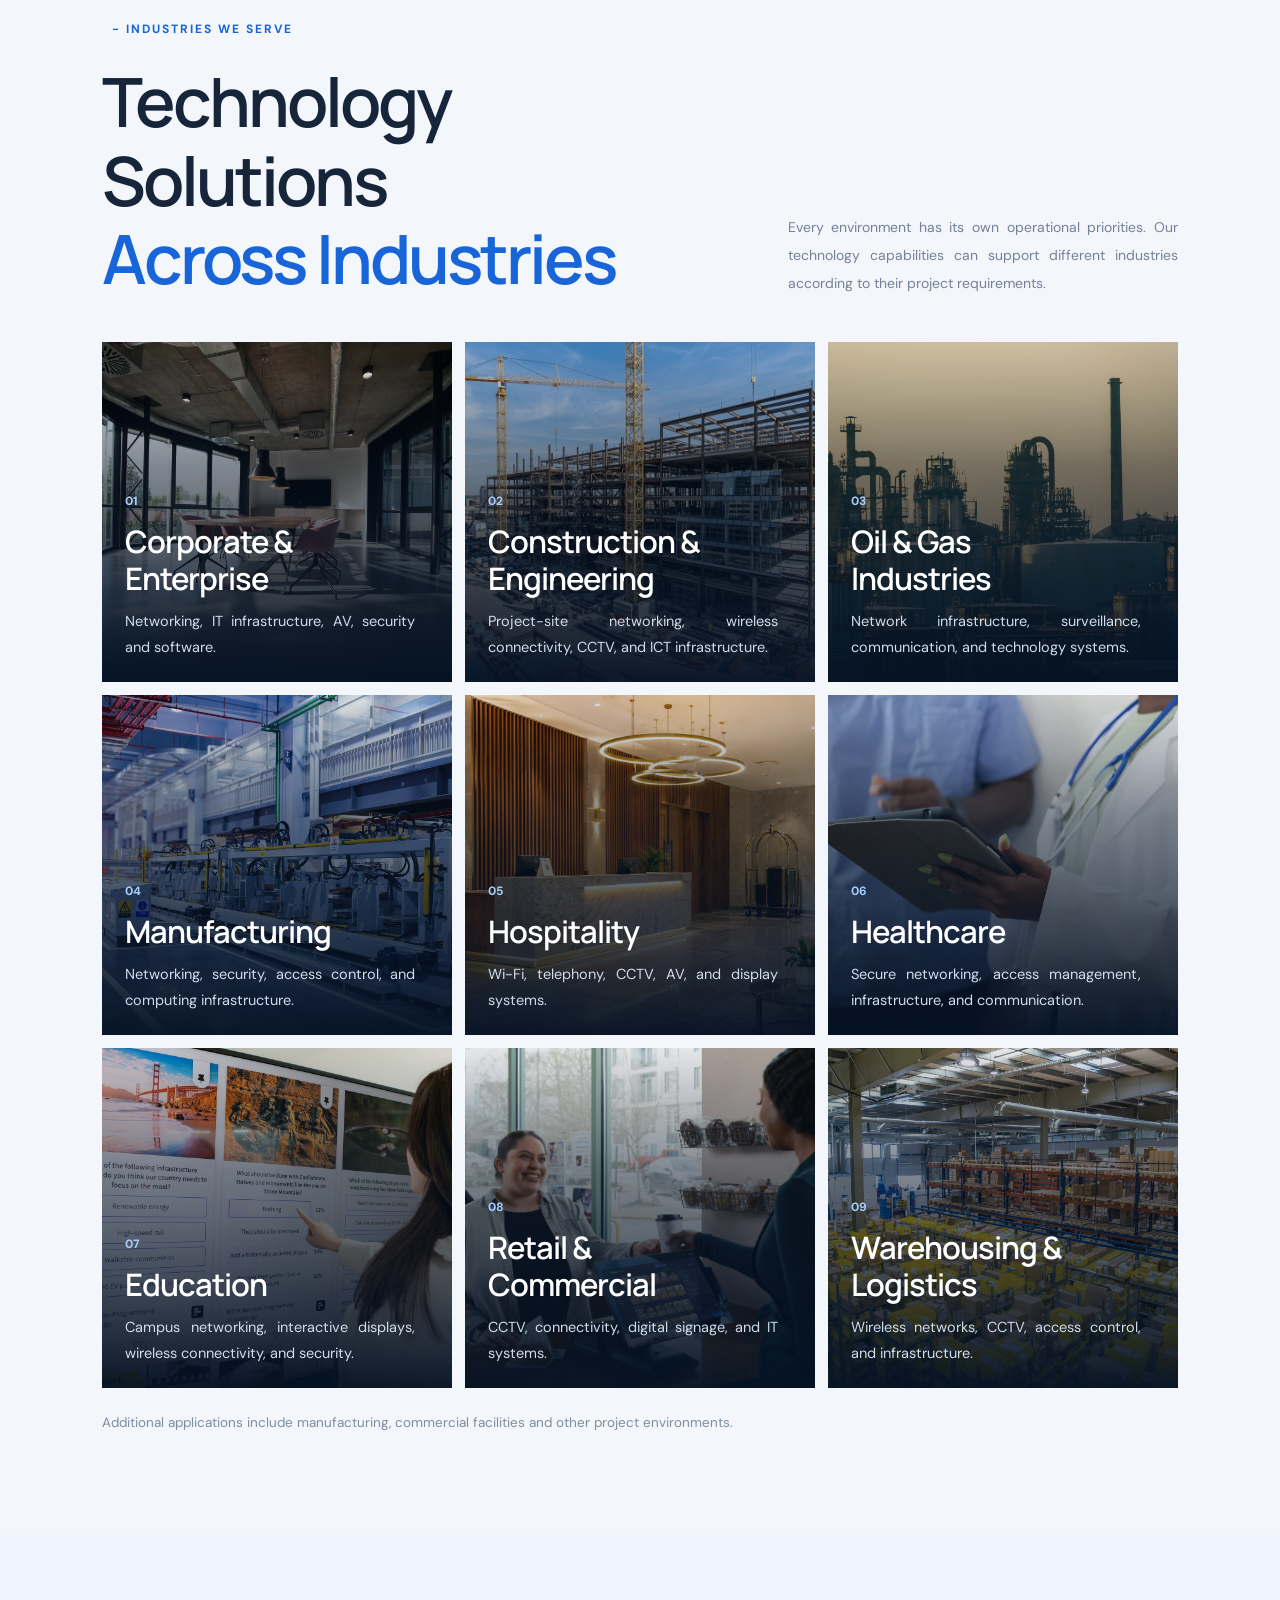
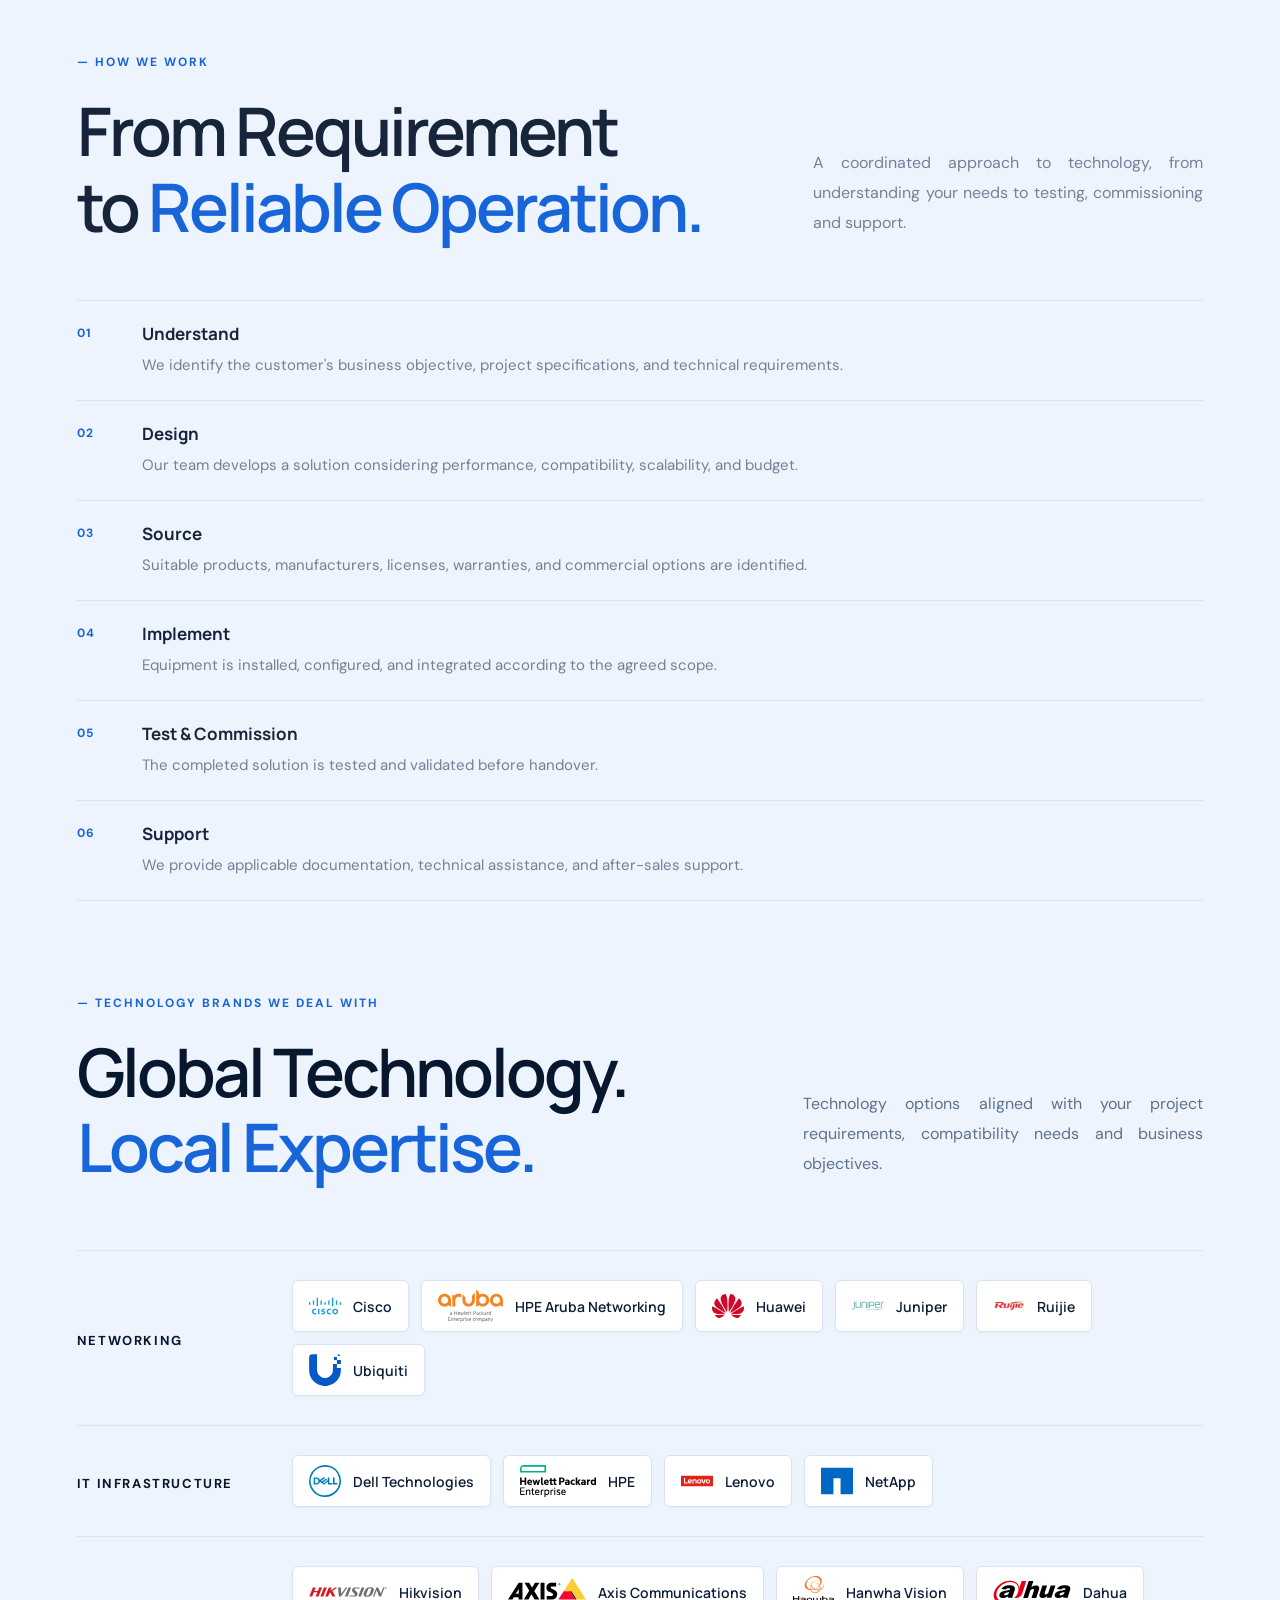
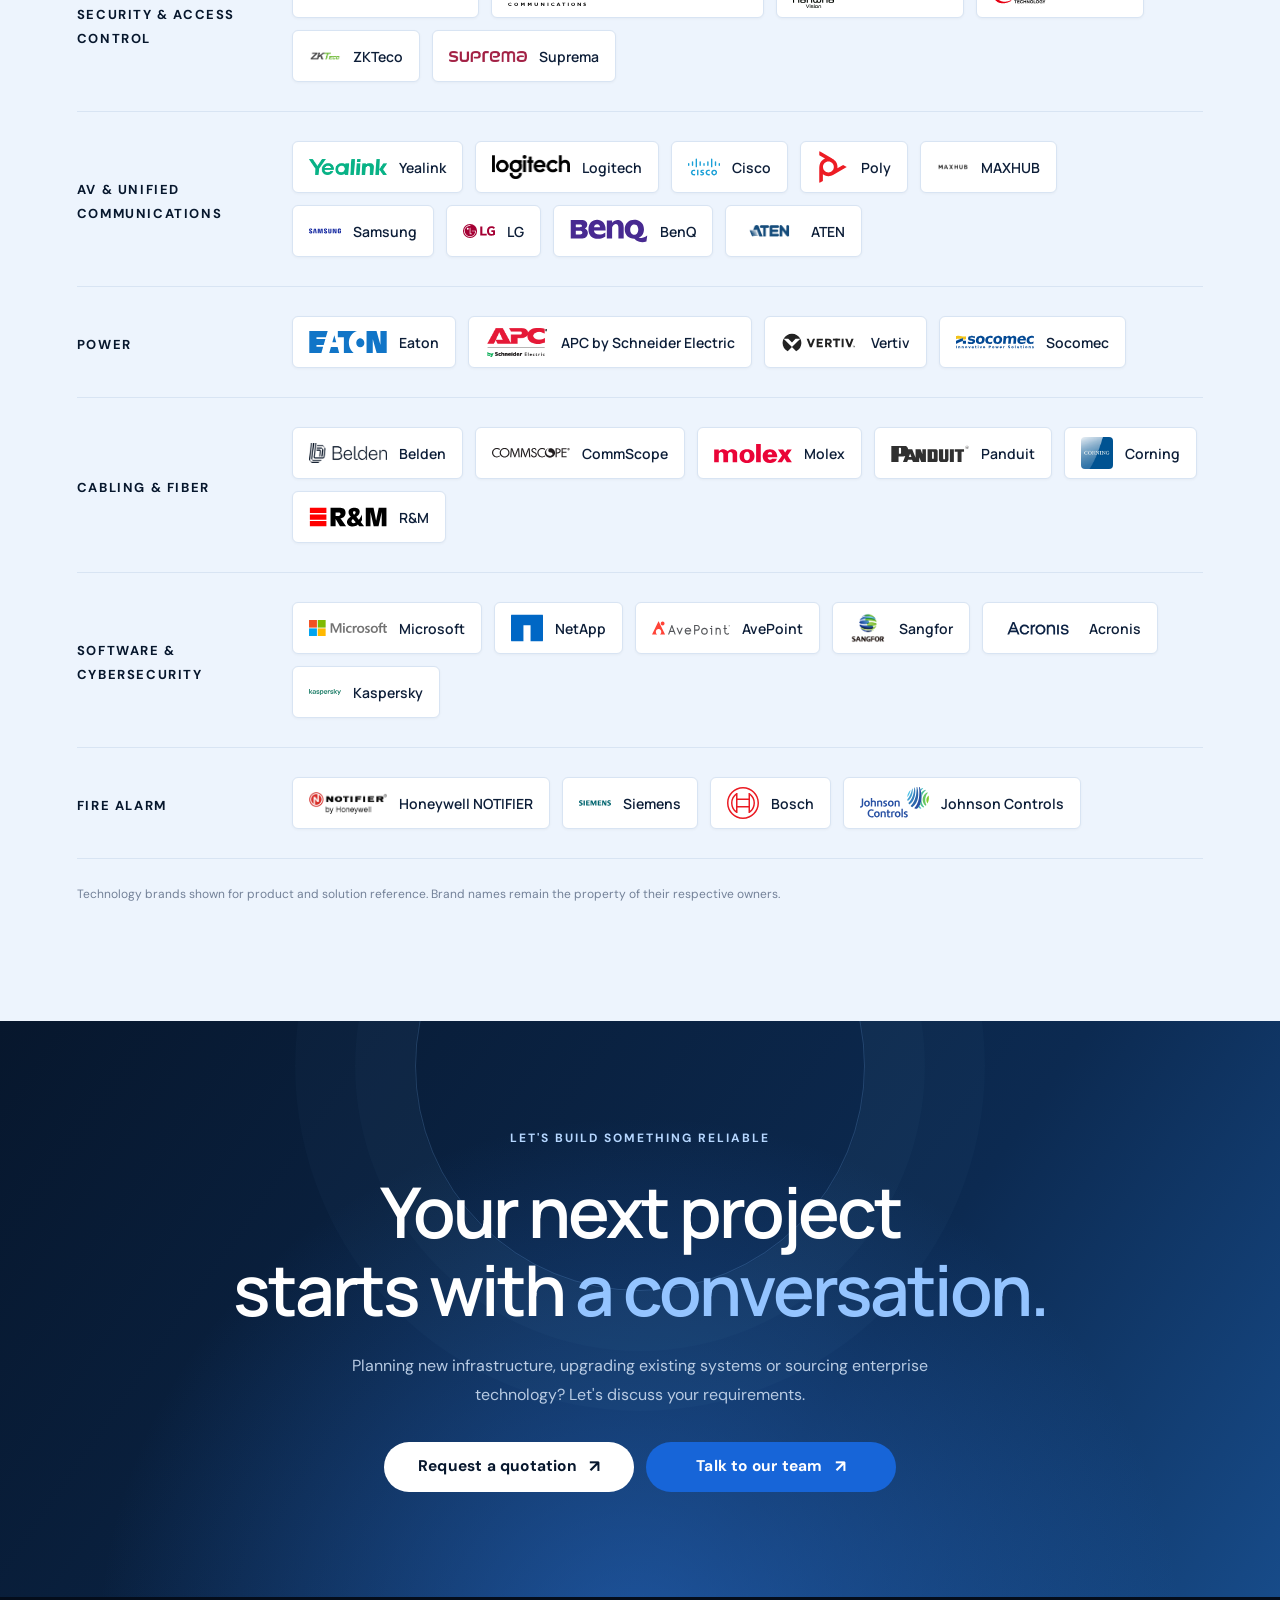
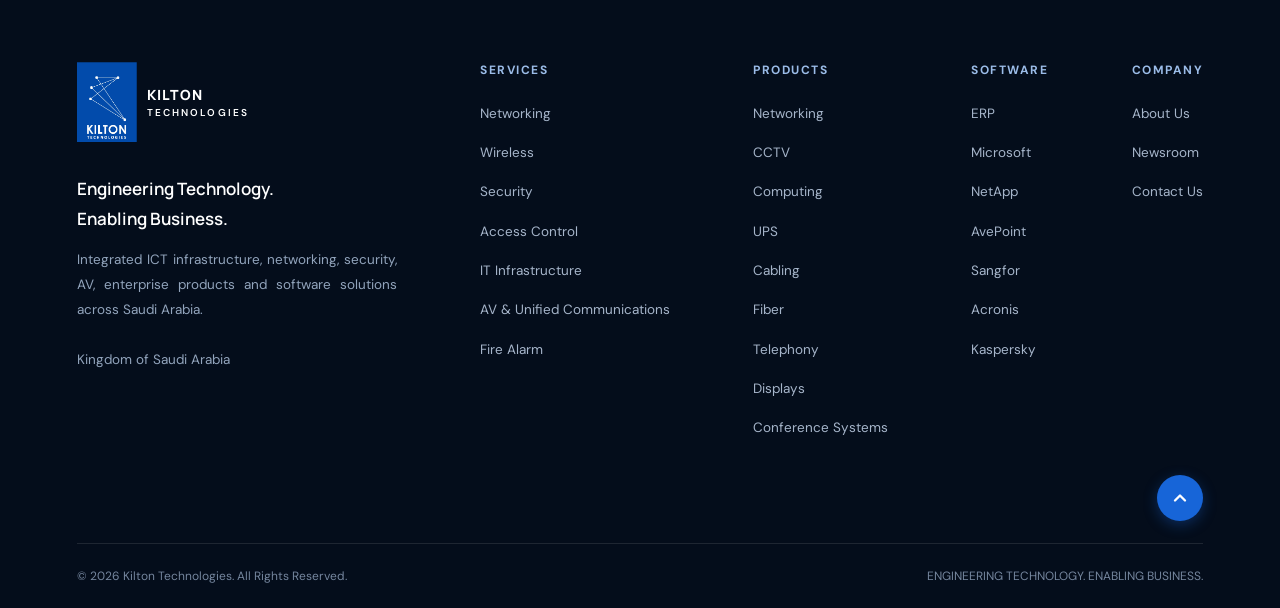
==== commit 92cf1808: "Move back-to-top button above footer divider line" ====
--- a/about.html
+++ b/about.html
@@ -760,33 +760,34 @@
 				</div>
 			</div>
 
+			<div class="footer-action">
+				<button
+					type="button"
+					class="back-to-top"
+					id="backToTop"
+					aria-label="Back to top"
+					title="Back to top"
+					onclick="window.scrollTo({ top: 0, behavior: 'smooth' });"
+				>
+					<svg
+						width="20"
+						height="20"
+						viewBox="0 0 24 24"
+						fill="none"
+						stroke="currentColor"
+						stroke-width="2.8"
+						stroke-linecap="round"
+						stroke-linejoin="round"
+						aria-hidden="true"
+					>
+						<polyline points="18 15 12 9 6 15"></polyline>
+					</svg>
+				</button>
+			</div>
+
 			<div class="footer-bottom">
 				<span>© 2026 Kilton Technologies. All Rights Reserved.</span>
-				<div class="footer-bottom-right">
-					<span>ENGINEERING TECHNOLOGY. ENABLING BUSINESS.</span>
-					<button
-						type="button"
-						class="back-to-top"
-						id="backToTop"
-						aria-label="Back to top"
-						title="Back to top"
-						onclick="window.scrollTo({ top: 0, behavior: 'smooth' });"
-					>
-						<svg
-							width="20"
-							height="20"
-							viewBox="0 0 24 24"
-							fill="none"
-							stroke="currentColor"
-							stroke-width="2.8"
-							stroke-linecap="round"
-							stroke-linejoin="round"
-							aria-hidden="true"
-						>
-							<polyline points="18 15 12 9 6 15"></polyline>
-						</svg>
-					</button>
-				</div>
+				<span>ENGINEERING TECHNOLOGY. ENABLING BUSINESS.</span>
 			</div>
 		</footer>
 
--- a/style.css
+++ b/style.css
@@ -1320,7 +1320,7 @@
 	display: flex;
 	justify-content: space-between;
 	gap: 60px;
-	padding-bottom: 55px;
+	padding-bottom: 35px;
 }
 
 .footer-logo .brand-name {
@@ -1374,22 +1374,10 @@
 	word-wrap: break-word;
 }
 
-.footer-bottom {
-	min-height: 75px;
-	display: flex;
-	align-items: center;
-	justify-content: space-between;
-	gap: 20px;
-	border-top: 1px solid rgba(255, 255, 255, 0.1);
-	color: #75869e;
-	font-size: 12px;
-	line-height: 1.8;
-}
-
-.footer-bottom-right {
-	display: flex;
-	align-items: center;
-	gap: 24px;
+.footer-action {
+	display: flex;
+	justify-content: flex-end;
+	padding-bottom: 22px;
 }
 
 .back-to-top {
@@ -1423,6 +1411,18 @@
 	width: 20px;
 	height: 20px;
 	display: block;
+}
+
+.footer-bottom {
+	min-height: 65px;
+	display: flex;
+	align-items: center;
+	justify-content: space-between;
+	gap: 20px;
+	border-top: 1px solid rgba(255, 255, 255, 0.1);
+	color: #75869e;
+	font-size: 12px;
+	line-height: 1.8;
 }
 
 .footer-bottom a {
@@ -4419,7 +4419,7 @@
 	}
 
 	.footer-main {
-		padding-bottom: 40px;
+		padding-bottom: 25px;
 	}
 
 	.footer-brand {
@@ -4445,35 +4445,26 @@
 		overflow-wrap: anywhere;
 	}
 
+	.footer-action {
+		padding-bottom: 18px;
+	}
+
+	.back-to-top {
+		width: 42px;
+		height: 42px;
+	}
+
+	.back-to-top svg {
+		width: 18px;
+		height: 18px;
+	}
+
 	.footer-bottom {
-		position: relative;
 		align-items: flex-start;
 		flex-direction: column;
 		justify-content: center;
-		gap: 8px;
-		padding: 20px 58px 20px 0;
-	}
-
-	.footer-bottom-right {
-		display: contents;
-	}
-
-	.back-to-top {
-		position: absolute;
-		right: 0;
-		top: 50%;
-		transform: translateY(-50%);
-		width: 42px;
-		height: 42px;
-	}
-
-	.back-to-top:hover {
-		transform: translateY(-50%);
-	}
-
-	.back-to-top svg {
-		width: 18px;
-		height: 18px;
+		gap: 10px;
+		padding: 20px 0;
 	}
 
 	.about-story {
